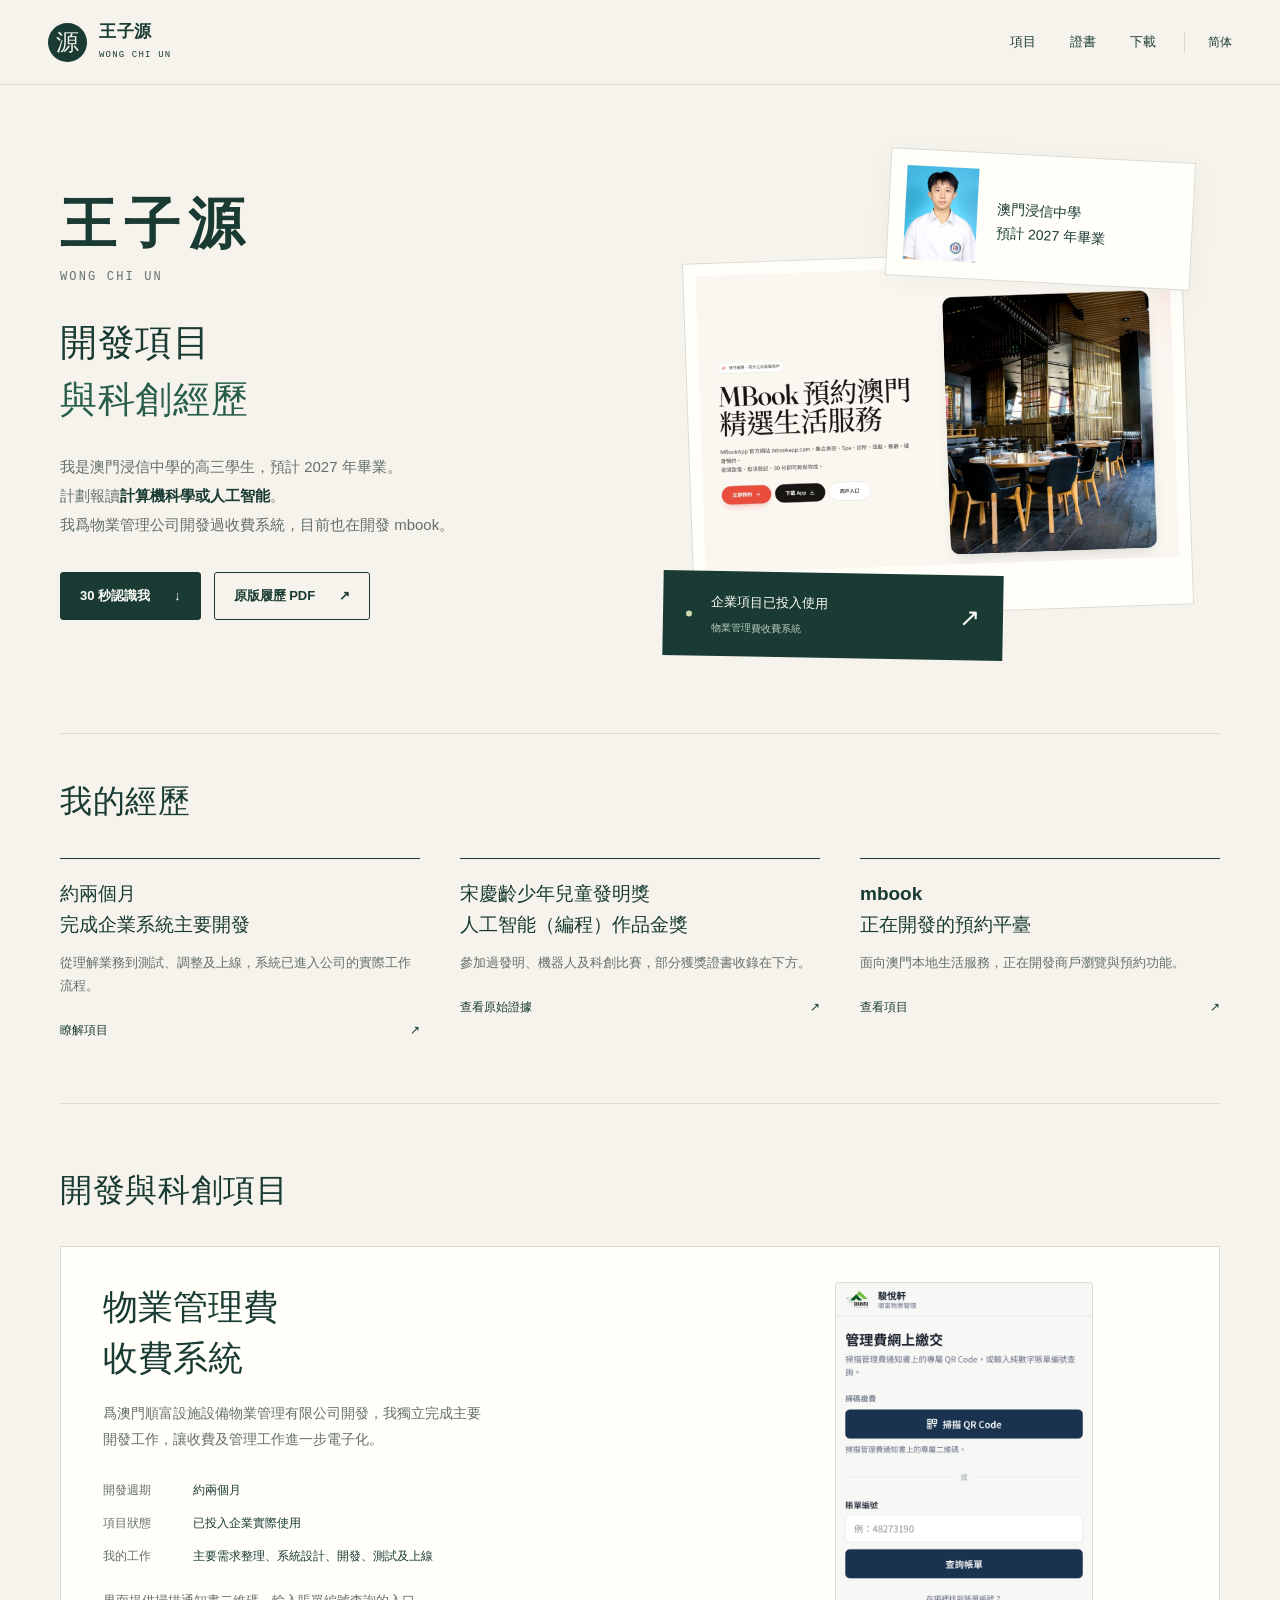
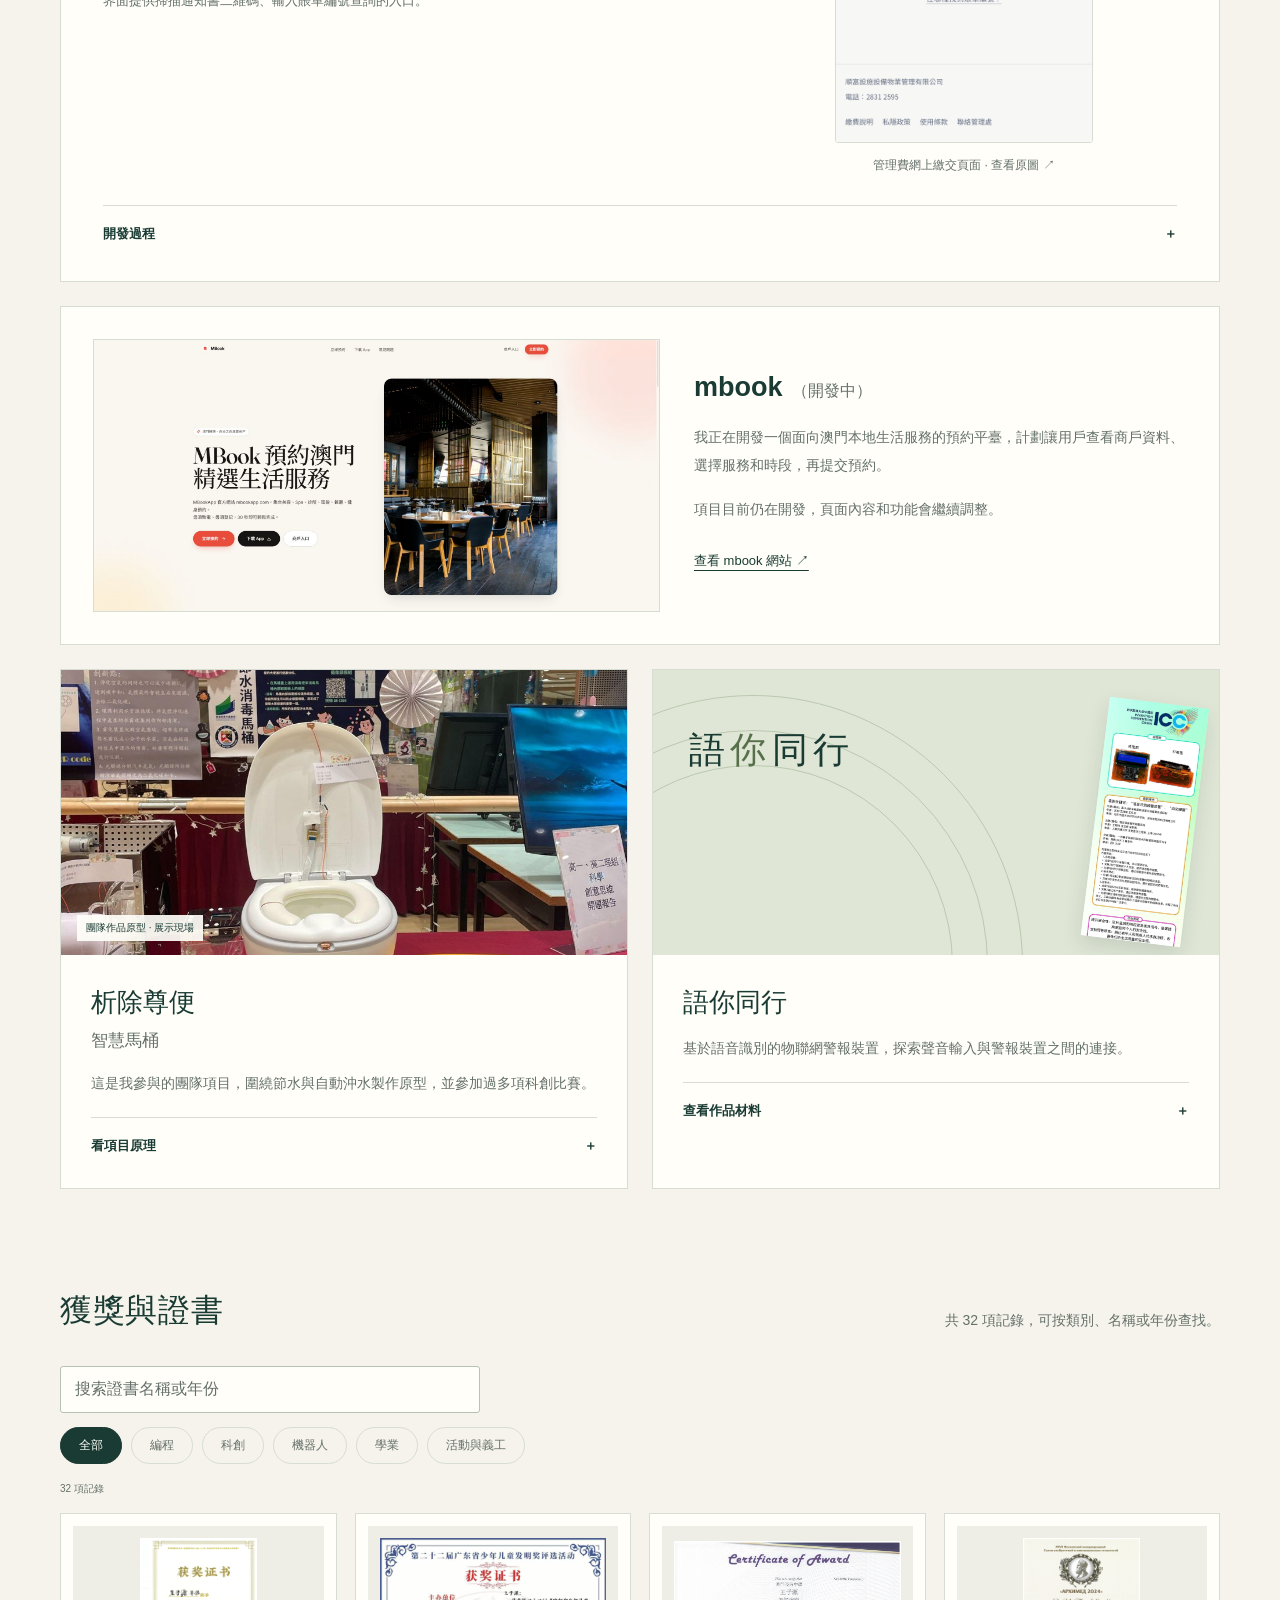
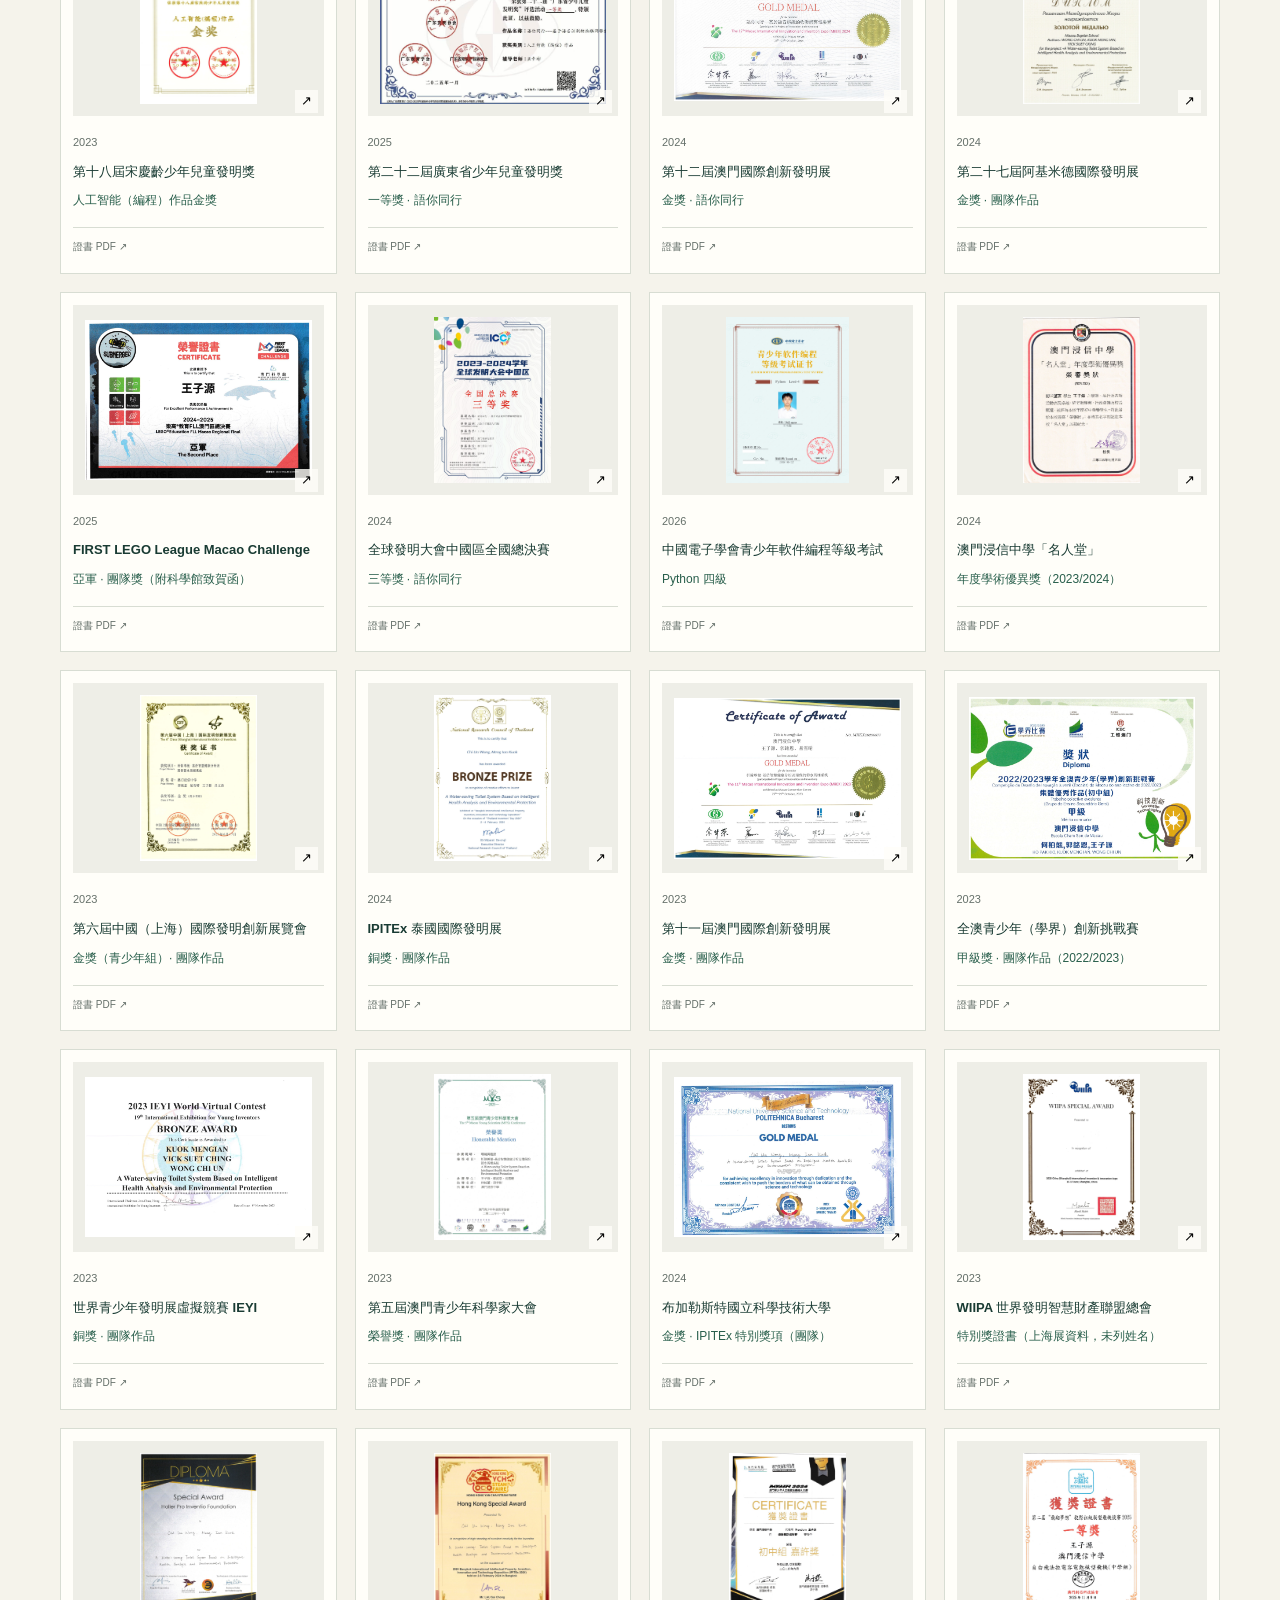
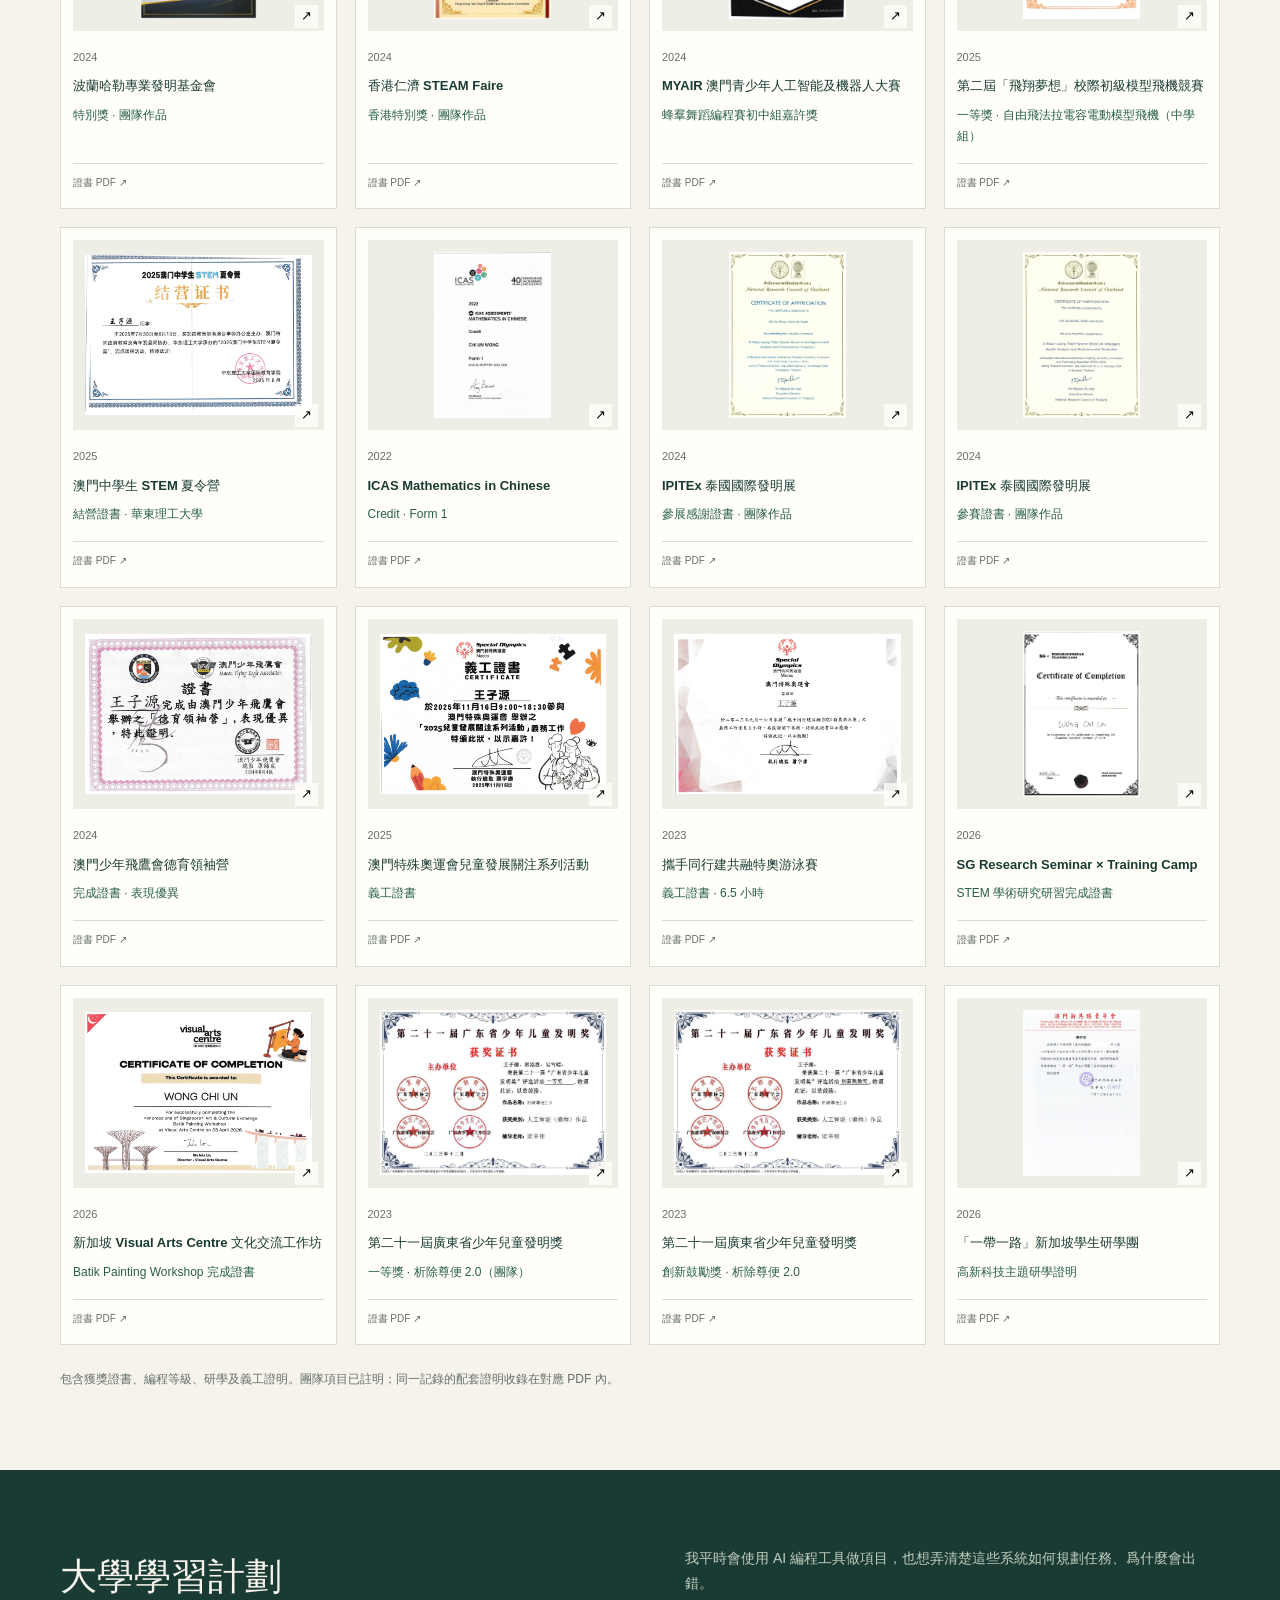
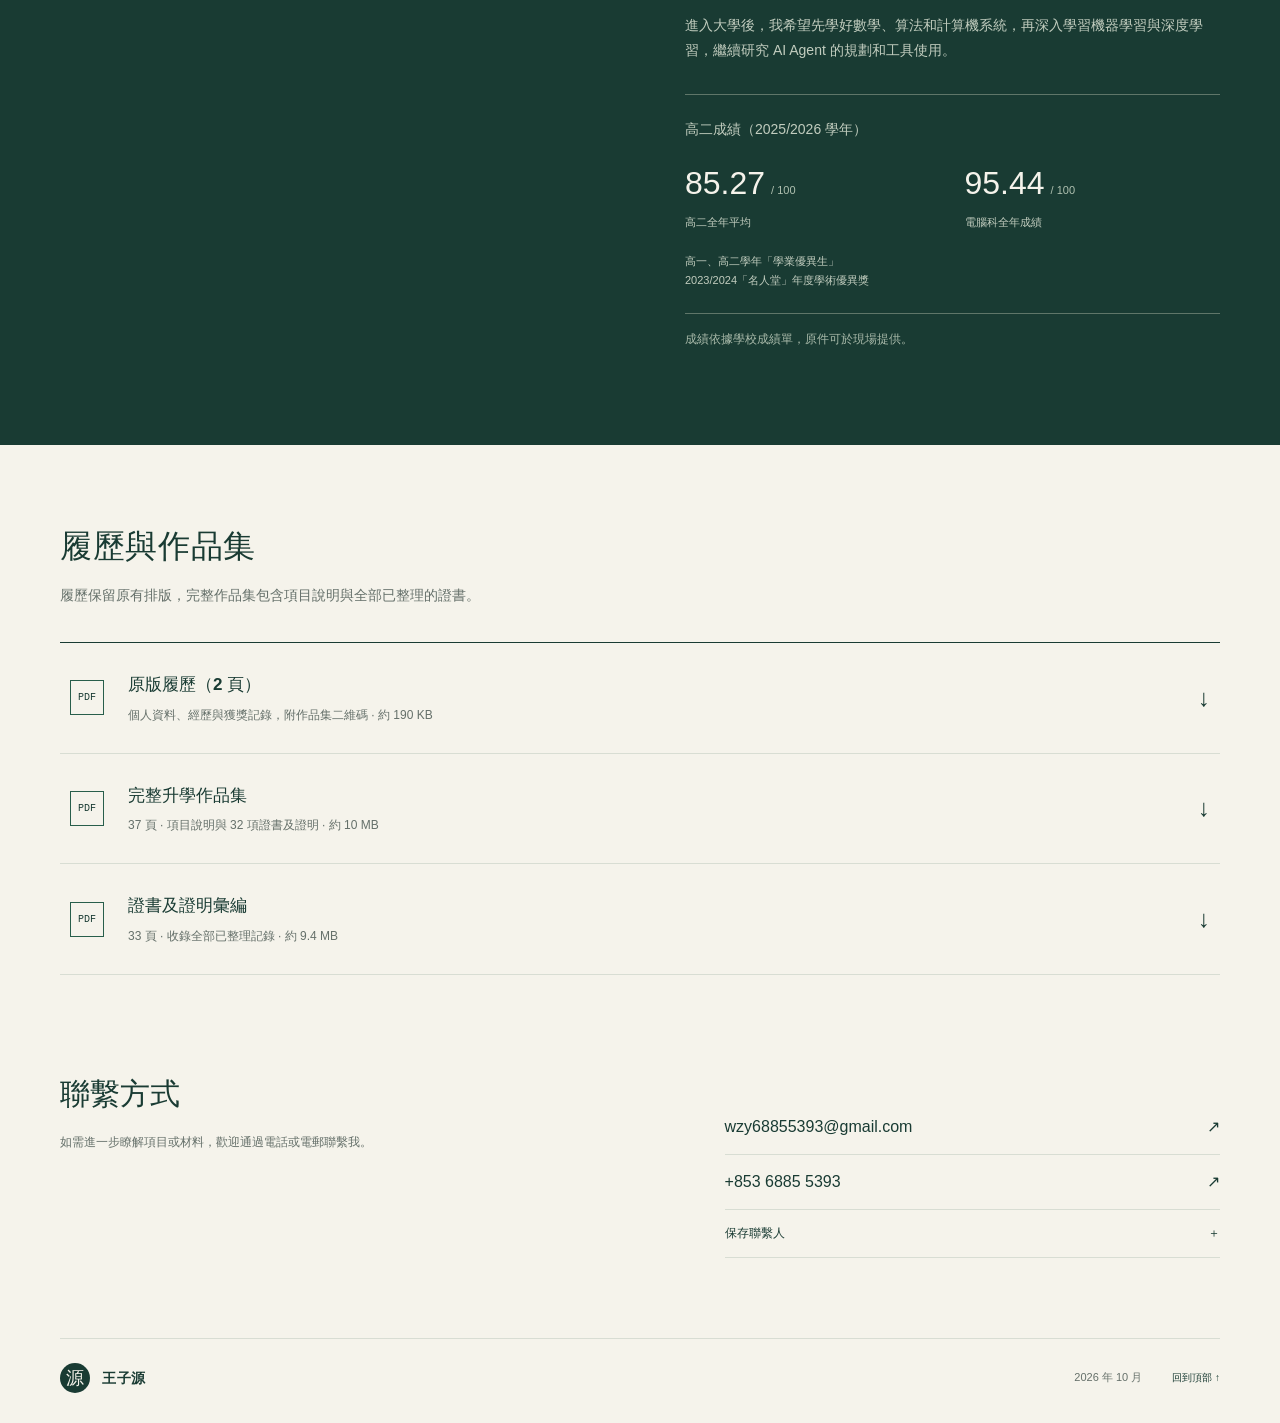
==== index-hant.html @ ce484e4d "Improve mobile reading and certificate browsing; correct project description" ====
<!DOCTYPE html>

<html lang="zh-Hant">
<head>
<meta charset="utf-8"/><meta content="width=device-width, initial-scale=1" name="viewport"/>
<meta content="noindex,nofollow" name="robots"/><meta content="strict-origin-when-cross-origin" name="referrer"/>
<meta content="王子源，澳門浸信中學高三學生。開發項目、科創經歷與獲獎材料，包含物業管理費收費系統及開發中的 mbook。" name="description"/>
<meta content="#193b33" name="theme-color"/><title>王子源 · 計算機科學與人工智能作品集</title>
<link href="assets/favicon.svg" rel="icon" type="image/svg+xml"/><link href="style.css?v=mobile-6" rel="stylesheet"/>
</head>
<body>
<a class="skip" href="#main">跳到正文</a>
<header class="header"><a class="brand" href="#main"><span class="brand-icon">源</span><span>王子源<small>WONG CHI UN</small></span></a><nav aria-label="主導航"><a href="#projects">項目</a><a href="#evidence">證書</a><a href="#download">下載</a></nav><a href="index.html" class="language" lang="zh-Hans">简体</a></header>
<main id="main">
<section class="hero section-wrap">
<div class="hero-copy"><div class="mobile-identity"><h1>王子源<span class="english-name">WONG CHI UN</span></h1><img alt="王子源的學生證件照" class="mobile-portrait" height="196" src="assets/portrait.jpg" width="150"/></div><h2>開發項目<br/><em>與科創經歷</em></h2><p class="intro">我是澳門浸信中學的高三學生，預計 2027 年畢業。<br/>計劃報讀<strong>計算機科學或人工智能</strong>。<br/>我爲物業管理公司開發過收費系統，目前也在開發 mbook。</p><div class="actions"><a class="button primary" href="#snapshot">30 秒認識我 <span>↓</span></a><a class="button subtle" href="downloads/resume.pdf?v=original-5" rel="noopener" target="_blank">原版履歷 PDF <span>↗</span></a></div></div>
<div class="hero-art"><div class="portrait-paper"><img alt="王子源的學生證件照" height="196" src="assets/portrait.jpg" width="150"/><div><strong>澳門浸信中學<br/>預計 2027 年畢業</strong></div></div><figure class="project-photo"><div class="hero-screen-crop"><img alt="mbook 開發中的預約平臺網站首頁" fetchpriority="high" height="978" src="assets/mbook-home.png" width="2038"/></div><figcaption>mbook 網站首頁（開發中）</figcaption></figure><a class="launch-note" href="#billing"><span class="status-dot"></span><span>企業項目已投入使用<small>物業管理費收費系統</small></span><span class="launch-arrow">↗</span></a></div>
</section>
<section class="snapshot section-wrap" id="snapshot"><div class="section-heading"><h2>我的經歷</h2></div><div class="snapshot-grid"><article><h3>約兩個月<br/>完成企業系統主要開發</h3><p>從理解業務到測試、調整及上線，系統已進入公司的實際工作流程。</p><a href="#billing">瞭解項目 <span>↗</span></a></article><article><h3>宋慶齡少年兒童發明獎<br/>人工智能（編程）作品金獎</h3><p>參加過發明、機器人及科創比賽，部分獲獎證書收錄在下方。</p><a href="#evidence">查看原始證據 <span>↗</span></a></article><article><h3>mbook<br/>正在開發的預約平臺</h3><p>面向澳門本地生活服務，正在開發商戶瀏覽與預約功能。</p><a href="#mbook">查看項目 <span>↗</span></a></article></div></section>
<section class="projects section-wrap" id="projects"><div class="section-heading split"><div><h2>開發與科創項目</h2></div></div>
<article class="billing project" id="billing"><div class="billing-grid"><div><h3>物業管理費<br/>收費系統</h3><p class="project-description">爲澳門順富設施設備物業管理有限公司開發，我獨立完成主要開發工作，讓收費及管理工作進一步電子化。</p><dl class="facts"><div><dt>開發週期</dt><dd>約兩個月</dd></div><div><dt>項目狀態</dt><dd>已投入企業實際使用</dd></div><div><dt>我的工作</dt><dd>主要需求整理、系統設計、開發、測試及上線</dd></div></dl><p class="screen-description">界面提供掃描通知書二維碼、輸入賬單編號查詢的入口。</p></div><figure class="billing-shot">
<a aria-label="查看管理費軟件完整截圖" href="assets/billing-mobile.png" rel="noopener" target="_blank">
<div class="billing-shot-window"><img alt="管理費網上繳交頁面，包含掃描二維碼及按賬單編號查詢入口" height="2868" loading="lazy" src="assets/billing-mobile.png" width="1320"/></div>
</a>
<figcaption><a href="assets/billing-mobile.png" rel="noopener" target="_blank">管理費網上繳交頁面 · 查看原圖 ↗</a></figcaption>
</figure></div><details><summary>開發過程 <span>＋</span></summary><div class="process"><ol><li><div><strong>需求討論</strong><p>與公司人員溝通，整理日常收費及管理工作需要的功能。</p></div></li><li><div><strong>系統設計與開發</strong><p>完成主要設計和程序開發，再進行測試和修改。</p></div></li><li><div><strong>上線與調整</strong><p>系統投入公司使用，並按實際工作需要調整。</p></div></li></ol><p class="source-note">公司開發證明及推薦信可於現場提供。</p></div></details></article><article class="mbook-project project" id="mbook">
<div class="mbook-grid">
<figure class="mbook-screen"><a aria-label="打開 mbook 網站" href="https://mbookapp.com/" rel="noopener" target="_blank"><img alt="mbook 網站首頁，介紹澳門生活服務預約平臺" height="978" loading="lazy" src="assets/mbook-home.png" width="2038"/></a></figure>
<div class="mbook-copy">
<h3>mbook<span>（開發中）</span></h3>
<p>我正在開發一個面向澳門本地生活服務的預約平臺，計劃讓用戶查看商戶資料、選擇服務和時段，再提交預約。</p>
<p>項目目前仍在開發，頁面內容和功能會繼續調整。</p>
<a class="mbook-link" href="https://mbookapp.com/" rel="noopener" target="_blank">查看 mbook 網站 ↗</a>
</div>
</div>
</article>
<div class="project-pair"><article class="project ai-project"><figure><img alt="智慧馬桶原型在展覽現場展示" height="1000" loading="lazy" src="assets/prototype.jpg" width="800"/><figcaption>團隊作品原型 · 展示現場</figcaption></figure><div class="project-body"><h3>析除尊便<br/><span>智慧馬桶</span></h3><p>這是我參與的團隊項目，圍繞節水與自動沖水製作原型，並參加過多項科創比賽。</p><details><summary>看項目原理 <span>＋</span></summary><p>原型模擬識別後的沖水決策，並以聲音模擬沖水。簡報中的設計用水量屬於原型方案描述。</p><p>我作爲團隊成員參與此項目；部分比賽證書以團隊及作品名頒發。</p></details></div></article>
<article class="project voice-project"><div class="voice-art"><span class="signal signal-one"></span><span class="signal signal-two"></span><span class="signal signal-three"></span><div class="voice-word">語<span>你</span>同行</div><img alt="語你同行的原始作品展板，包括語音識別與裝置原型" height="700" loading="lazy" src="assets/voice-board.jpg" width="270"/></div><div class="project-body"><h3>語你同行</h3><p>基於語音識別的物聯網警報裝置，探索聲音輸入與警報裝置之間的連接。</p><details><summary>查看作品材料 <span>＋</span></summary><p>原始展板與證書共同記錄作品。點擊下方材料可放大閱讀。</p><a href="assets/voice-poster.jpg" rel="noopener" target="_blank">打開原始作品展板 ↗</a></details></div></article></div>
</section>
<section class="evidence section-wrap" id="evidence"><div class="section-heading split"><div><h2>獲獎與證書</h2></div><p>共 32 項記錄，可按類別、名稱或年份查找。</p></div><div class="certificate-controls"><input aria-controls="award-grid" aria-label="搜索證書名稱或年份" autocomplete="off" id="certificate-search" placeholder="搜索證書名稱或年份" type="search"/><div aria-label="篩選證據" class="filters" role="group"><button aria-pressed="true" class="active" data-filter="all" type="button">全部</button><button aria-pressed="false" data-filter="编程" type="button">編程</button><button aria-pressed="false" data-filter="科创" type="button">科創</button><button aria-pressed="false" data-filter="机器人" type="button">機器人</button><button aria-pressed="false" data-filter="学业" type="button">學業</button><button aria-pressed="false" data-filter="活动与义工" type="button">活動與義工</button></div></div><p aria-live="polite" class="result-count" id="result-count">32 項記錄</p><div class="award-grid" id="award-grid"></div><p class="evidence-note">包含獲獎證書、編程等級、研學及義工證明。團隊項目已註明；同一記錄的配套證明收錄在對應 PDF 內。</p></section>
<section class="direction" id="direction"><div class="section-wrap direction-grid"><div><h2>大學學習計劃</h2></div><div class="direction-copy"><p>我平時會使用 AI 編程工具做項目，也想弄清楚這些系統如何規劃任務、爲什麼會出錯。</p><p>進入大學後，我希望先學好數學、算法和計算機系統，再深入學習機器學習與深度學習，繼續研究 AI Agent 的規劃和工具使用。</p><div class="academic"><h3 class="academic-heading">高二成績（2025/2026 學年）</h3><div><strong>85.27<small>/ 100</small></strong><span>高二全年平均</span></div><div><strong>95.44<small>/ 100</small></strong><span>電腦科全年成績</span></div><p>高一、高二學年「學業優異生」<br/>2023/2024「名人堂」年度學術優異獎</p></div><p class="source-note">成績依據學校成績單，原件可於現場提供。</p></div></div></section>
<section class="download section-wrap" id="download"><div class="section-heading"><h2>履歷與作品集</h2><p>履歷保留原有排版，完整作品集包含項目說明與全部已整理的證書。</p></div><div class="download-list"><a href="downloads/resume.pdf?v=original-5" rel="noopener" target="_blank"><span class="file-icon">PDF</span><span><strong>原版履歷（2 頁）</strong><small>個人資料、經歷與獲獎記錄，附作品集二維碼 · 約 190 KB</small></span><span class="download-arrow">↓</span></a><a href="downloads/portfolio.pdf?v=mobile-6" rel="noopener" target="_blank"><span class="file-icon">PDF</span><span><strong>完整升學作品集</strong><small>37 頁 · 項目說明與 32 項證書及證明 · 約 10 MB</small></span><span class="download-arrow">↓</span></a><a href="downloads/certificates.pdf?v=all-5" rel="noopener" target="_blank"><span class="file-icon">PDF</span><span><strong>證書及證明彙編</strong><small>33 頁 · 收錄全部已整理記錄 · 約 9.4 MB</small></span><span class="download-arrow">↓</span></a></div></section>
<section class="contact section-wrap" id="contact"><div><h2>聯繫方式</h2><p>如需進一步瞭解項目或材料，歡迎通過電話或電郵聯繫我。</p></div><div class="contact-details"><a href="mailto:wzy68855393@gmail.com">wzy68855393@gmail.com <span>↗</span></a><a href="tel:+85368855393">+853 6885 5393 <span>↗</span></a><a class="save-contact" download="" href="downloads/wong-chi-un.vcf">保存聯繫人 <span>＋</span></a></div></section>
</main>
<footer class="footer section-wrap"><a class="brand" href="#main"><span class="brand-icon">源</span>王子源</a><p>2026 年 10 月</p><a href="#main">回到頂部 ↑</a></footer>
<div class="mobile-cta"><a href="downloads/resume.pdf?v=original-5" rel="noopener" target="_blank">查看履歷 PDF</a><a href="#contact">聯繫我 ↗</a></div>
<dialog id="evidence-dialog"><div class="dialog-head"><p id="dialog-title"></p><button aria-label="關閉證書" id="close-dialog">×</button></div><img alt="" id="dialog-image"/><div class="dialog-actions"><a class="button primary" id="dialog-download" rel="noopener" target="_blank">打開證書 PDF ↗</a><a class="button subtle" id="dialog-original" rel="noopener" target="_blank">查看原圖 ↗</a></div></dialog>
<script src="app.js?v=mobile-6"></script>
</body></html>
---- style.css ----
:root{--ink:#193b33;--green:#285e4b;--cream:#f5f3eb;--muted:#65706a;--line:#d8ddd3;--gold:#a27438;--paper:#fffef9}*{box-sizing:border-box}html{scroll-behavior:smooth;scroll-padding-top:100px}body{margin:0;color:var(--ink);background:var(--cream);font-family:-apple-system,BlinkMacSystemFont,"Segoe UI","Microsoft YaHei","PingFang SC",sans-serif;font-size:16px;line-height:1.75}a{color:inherit;text-decoration:none}button{font:inherit}a,button,summary{-webkit-tap-highlight-color:transparent}a:focus-visible,button:focus-visible,summary:focus-visible{outline:3px solid var(--gold);outline-offset:5px}img{display:block;max-width:100%}h1,h2,h3,p,figure{margin:0}h1,h2,h3{line-height:1.35}em{font-style:normal;color:var(--green)}.section-wrap{width:min(1160px,calc(100% - 96px));margin:auto}.header{display:flex;align-items:center;justify-content:space-between;gap:28px;max-width:1440px;margin:auto;padding:21px 48px;border-bottom:1px solid var(--line)}.brand{display:flex;align-items:center;gap:12px;font-weight:700;font-size:17px;line-height:1.35;letter-spacing:.04em}.brand small{display:block;font:9px/1.8 ui-monospace,Consolas,monospace;letter-spacing:.13em;font-weight:400;margin-top:3px}.brand-icon{display:grid;place-items:center;width:39px;height:39px;background:var(--ink);color:var(--cream);font-size:23px;font-weight:500;border-radius:50%}.header nav{display:flex;gap:34px;margin-left:auto;font-size:13px}.header nav a:hover,.language:hover{color:var(--gold)}.language{border-left:1px solid var(--line);padding-left:23px;font-size:12px}.hero{display:grid;grid-template-columns:1.05fr 1fr;gap:70px;padding:70px 0 75px;align-items:center}.eyebrow{font-size:11px;letter-spacing:.16em;font-weight:600;margin-bottom:24px;color:var(--green)}.dot,.status-dot{display:inline-block;width:6px;height:6px;border-radius:50%;background:var(--green);vertical-align:middle;margin-right:7px}.hero h1{font-size:56px;letter-spacing:.14em;font-weight:650;line-height:1.1}.english-name{display:block;font:12px/2.4 ui-monospace,Consolas,monospace;letter-spacing:.18em;margin-top:8px;color:var(--muted)}.hero h2{font-size:37px;line-height:1.52;margin-top:24px;font-weight:500;letter-spacing:.02em}.hero .intro{font-size:15px;line-height:1.9;margin-top:24px;color:var(--muted)}.intro strong{color:var(--ink);font-weight:600}.actions{display:flex;flex-wrap:wrap;gap:13px;margin-top:32px}.button{display:inline-flex;align-items:center;justify-content:center;gap:24px;min-height:48px;padding:12px 19px;font-size:13px;font-weight:600;border:1px solid var(--ink);border-radius:3px;transition:background .2s,color .2s}.button.primary{background:var(--ink);color:var(--paper)}.button.primary:hover{background:#346b51}.button.subtle:hover{background:#e6eadd}.hero-note{font:10px/1.7 ui-monospace,Consolas,monospace;letter-spacing:.1em;color:var(--muted);margin-top:24px}.hero-art{position:relative;max-width:500px;padding-top:82px;padding-bottom:45px}.portrait-paper{position:absolute;z-index:2;top:0;right:-5px;display:flex;gap:20px;align-items:center;width:305px;min-height:126px;padding:16px;background:var(--paper);box-shadow:0 7px 26px #18352b0b;transform:rotate(3deg);border:1px solid #d8ddd3}.portrait-paper img{width:72px;height:94px;object-fit:cover}.portrait-paper strong{font-size:13px;line-height:1.7;display:block;margin-top:10px;font-weight:500}.mono{font:10px/1.6 ui-monospace,Consolas,monospace;letter-spacing:.1em}.portrait-paper .mono{font-size:8px}.project-photo{transform:rotate(-2deg);padding:12px;background:var(--paper);border:1px solid var(--line)}.project-photo>img{width:100%;height:355px;object-fit:cover;object-position:50% 50%}.project-photo figcaption{padding:13px 2px 2px;font-size:10px;color:var(--muted)}.project-photo figcaption span{font:8px/1.6 ui-monospace,Consolas,monospace;margin-right:15px}.launch-note{position:absolute;bottom:0;left:-25px;width:340px;padding:20px 23px;display:flex;gap:12px;align-items:center;background:var(--ink);color:var(--paper);font-size:13px;transform:rotate(1deg)}.launch-note .status-dot{background:#cdd9ad;flex-shrink:0}.launch-note small{display:block;font-size:10px;color:#bacbbf;margin-top:5px}.launch-arrow{margin-left:auto;font-size:25px}.section-heading{margin-bottom:34px}.section-heading .eyebrow{margin-bottom:12px}.section-heading h2{font-size:32px;font-weight:550;letter-spacing:.02em}.section-heading>p:last-child:not(.eyebrow){font-size:14px;color:var(--muted);margin-top:15px}.split{display:flex;justify-content:space-between;align-items:flex-end;gap:35px}.split>p{font-size:13px;text-align:right;color:var(--muted)}.snapshot{border-top:1px solid var(--line);padding:46px 0 62px}.snapshot-grid{display:grid;grid-template-columns:repeat(3,1fr);gap:40px}.snapshot-grid article{border-top:1px solid var(--ink);padding-top:19px}.index{font-size:10px;letter-spacing:.08em;color:var(--muted)}.snapshot h3{font-size:19px;line-height:1.65;font-weight:550;margin:12px 0}.snapshot p:not(.eyebrow){font-size:13px;color:var(--muted)}.snapshot article>a{font-size:12px;display:flex;justify-content:space-between;margin-top:22px}.projects{padding:65px 0 80px;border-top:1px solid var(--line)}.project{background:var(--paper);border:1px solid var(--line)}.billing{padding:35px 42px}.project-top{display:flex;justify-content:space-between;align-items:center;gap:20px;margin-bottom:25px}.pill{background:#e8eee3;padding:4px 11px;border-radius:20px;font-size:10px;color:var(--green)}.project-no{font:10px ui-monospace,Consolas,monospace;letter-spacing:.1em;color:var(--muted)}.billing-grid{display:grid;grid-template-columns:1fr 1fr;gap:70px}.billing h3{font-size:35px;line-height:1.45;font-weight:550}.project-description{font-size:14px;line-height:1.85;color:var(--muted);margin-top:18px;max-width:380px}.facts{font-size:12px;margin:27px 0 0}.facts>div{display:grid;grid-template-columns:90px 1fr;margin-bottom:12px}.facts dt{color:var(--muted)}.facts dd{margin:0;font-weight:500}.process{border-left:1px solid var(--line);padding-left:32px;padding-top:5px}.process .mono{color:var(--muted)}.process ol{list-style:none;margin:24px 0 0;padding:0}.process li{display:flex;gap:18px;margin:0 0 24px}.process li>span{font:12px ui-monospace,Consolas,monospace;color:var(--gold);padding-top:5px}.process strong{font-size:15px;font-weight:600}.process li p{font-size:12px;color:var(--muted);margin-top:4px}.source-note{font-size:10px!important;color:var(--muted);line-height:1.8}.billing details{margin-top:28px}.project details{border-top:1px solid var(--line);font-size:13px}.project summary{cursor:pointer;list-style:none;display:flex;justify-content:space-between;padding-top:17px;gap:16px;font-weight:600}.project summary::-webkit-details-marker{display:none}.project details p{font-size:13px;color:var(--muted);margin:15px 0}.project details a{text-decoration:underline;font-size:12px}.project details[open] summary>span{transform:rotate(45deg)}.project-pair{display:grid;grid-template-columns:1fr 1fr;gap:24px;margin-top:24px}.project-pair figure{position:relative;height:285px;overflow:hidden;background:#e6e9df}.project-pair figure>img{width:100%;height:100%;object-fit:cover;object-position:center 53%}.project-pair figcaption{position:absolute;left:16px;bottom:14px;background:#fffef9eb;padding:4px 9px;font-size:10px}.project-body{padding:30px}.project-body .eyebrow{font-size:9px;margin-bottom:13px}.project-body h3{font-size:26px;font-weight:550}.project-body h3 span{font-size:17px;font-weight:400;color:var(--muted)}.project-body>p:not(.eyebrow){font-size:13px;color:var(--muted);margin-top:16px}.tags{display:flex;flex-wrap:wrap;gap:8px;margin:20px 0 24px}.tags span{font-size:10px;border:1px solid var(--line);padding:3px 9px}.voice-art{height:285px;background:#dfe6d6;position:relative;overflow:hidden;padding:48px 36px}.voice-art>img{position:absolute;right:24px;top:32px;height:240px;width:100px;object-fit:cover;object-position:top;transform:rotate(7deg);box-shadow:0 8px 20px #16322820}.voice-word{font-size:36px;position:relative;z-index:1;letter-spacing:.15em;font-weight:500}.voice-word span{color:#567049}.voice-art>p{font:8px/1.6 ui-monospace,Consolas,monospace;margin-top:16px;letter-spacing:.1em}.signal{border:1px solid #bbc9b0;border-radius:50%;position:absolute;left:-100px;bottom:-210px;width:400px;height:400px}.signal-two{width:470px;height:470px;left:-135px;bottom:-245px}.signal-three{width:540px;height:540px;left:-170px;bottom:-280px}.evidence{padding:20px 0 80px}.filters{display:flex;gap:9px;flex-wrap:wrap}.filters button{border:1px solid var(--line);color:var(--muted);background:transparent;padding:7px 18px;border-radius:25px;cursor:pointer;font-size:12px}.filters .active{background:var(--ink);color:var(--paper);border-color:var(--ink)}.result-count{font-size:10px;color:var(--muted);margin:16px 0}.award-grid{display:grid;grid-template-columns:repeat(4,1fr);gap:18px}.award-card{padding:12px 12px 17px;border:1px solid var(--line);background:var(--paper);display:flex;flex-direction:column}.award-image{width:100%;height:190px;border:0;cursor:zoom-in;position:relative;padding:12px;background:#eeeee7}.award-image img{width:100%;height:100%;object-fit:contain}.award-image::after{content:'↗';position:absolute;right:6px;bottom:3px;background:#fffef9cc;font-size:13px;width:23px;height:23px}.award-meta{font:9px/1.6 ui-monospace,Consolas,monospace;color:var(--gold);margin:17px 0 9px}.award-card h3{font-size:13px;line-height:1.65;font-weight:550}.award-card .award-name{font-size:12px;margin:8px 0 16px;color:var(--green)}.award-card>a{font-size:10px;color:var(--muted);margin-top:auto;display:flex;justify-content:space-between;border-top:1px solid var(--line);padding-top:10px}.evidence-note{font-size:10px;color:var(--muted);margin-top:24px}.direction{background:var(--ink);color:var(--cream);padding:76px 0}.direction-grid{display:grid;grid-template-columns:1fr 1fr;gap:90px}.direction .eyebrow{color:#b1c2a7}.direction h2{font-size:37px;line-height:1.65;font-weight:450}.direction em{color:#c9d5ab}.direction-copy>p{font-size:14px;color:#c2cdbf;margin-bottom:18px}.direction-copy .lead{color:var(--paper);font-size:19px;margin-bottom:23px}.academic{border-top:1px solid #5f7669;border-bottom:1px solid #5f7669;padding:23px 0;margin:32px 0 15px;display:grid;grid-template-columns:1fr 1fr;gap:17px 24px}.academic>.mono,.academic>p{grid-column:1/-1}.academic>.mono{color:#b1c2a7;font-size:9px}.academic strong{display:block;font-size:32px;font-weight:450;line-height:1.5}.academic strong small{font-size:11px;margin-left:6px;color:#afc0b0}.academic div>span{font-size:11px;color:#c2cdbf}.academic>p{font-size:11px;color:#c2cdbf}.direction .source-note{color:#a9baaa}.download{padding:80px 0 70px}.download-list{border-top:1px solid var(--ink)}.download-list>a{display:flex;align-items:center;gap:24px;border-bottom:1px solid var(--line);padding:27px 10px;transition:background .2s}.download-list>a:hover{background:#e8ecdf}.file-icon{font:10px ui-monospace,Consolas,monospace;border:1px solid var(--green);padding:11px 7px;flex-shrink:0}.download-list strong{font-size:17px;font-weight:550;display:block}.download-list small{display:block;font-size:11px;color:var(--muted);margin-top:5px}.download-arrow{margin-left:auto;font-size:24px}.contact{padding:25px 0 80px;display:grid;grid-template-columns:1.2fr 1fr;gap:70px}.contact h2{font-size:30px;font-weight:500;line-height:1.6}.contact p:not(.eyebrow){font-size:12px;color:var(--muted);margin-top:14px}.contact-details{padding-top:30px}.contact-details>a{display:flex;gap:12px;justify-content:space-between;padding:13px 0;border-bottom:1px solid var(--line);font-size:16px;overflow-wrap:anywhere}.contact-details .save-contact{font-size:12px}.contact-details small{display:block;font-size:10px;color:var(--muted);margin-top:20px}.footer{display:flex;align-items:center;justify-content:space-between;border-top:1px solid var(--line);padding-top:24px;padding-bottom:30px;gap:30px}.footer .brand{font-size:14px}.footer .brand-icon{width:30px;height:30px;font-size:18px}.footer p{font-size:10px;color:var(--muted);margin-left:auto}.footer p span{font-size:9px}.footer>a:last-child{font-size:10px}.mobile-cta{display:none}.skip{position:absolute;top:-60px;background:var(--ink);color:white;padding:10px;z-index:10}.skip:focus{top:0}dialog{border:0;border-radius:6px;max-width:min(780px,94vw);width:780px;max-height:92dvh;padding:20px;background:var(--paper);color:var(--ink)}dialog::backdrop{background:#0d211bd9}dialog .dialog-head{display:flex;justify-content:space-between;align-items:center;gap:20px;margin-bottom:12px}dialog .dialog-head p{font-size:13px}dialog button{border:1px solid var(--line);background:var(--paper);width:38px;height:38px;font-size:25px;cursor:pointer;flex-shrink:0}dialog>img{max-height:67dvh;object-fit:contain;margin:auto;width:100%}dialog .button{margin-top:15px;width:100%;font-size:12px}body:has(dialog[open]){overflow:hidden}[hidden]{display:none!important}@media(min-width:1450px){.hero{padding-top:95px;padding-bottom:100px}.hero h1{font-size:65px}.hero h2{font-size:42px}}@media(max-width:1000px){.section-wrap{width:calc(100% - 56px)}.header{padding:18px 28px}.hero{gap:35px}.hero h2{font-size:30px}.hero h1{font-size:49px}.portrait-paper{width:260px;gap:15px}.portrait-paper strong{font-size:11px}.project-photo>img{height:320px}.launch-note{left:-8px;width:290px;padding:18px}.actions{gap:10px}.button{padding:12px 14px;gap:13px}.snapshot-grid{gap:25px}.snapshot h3{font-size:16px}.billing{padding:30px}.billing-grid{gap:35px}.billing h3{font-size:29px}.award-grid{grid-template-columns:repeat(3,1fr)}.direction-grid{gap:48px}.direction h2{font-size:31px}.contact{gap:35px}.contact-details>a{font-size:14px}}@media(max-width:700px){body{font-size:15px}.section-wrap{width:calc(100% - 40px)}.header{padding:15px 20px;gap:17px}.brand{font-size:14px;gap:8px}.brand small{font-size:7px}.brand-icon{width:34px;height:34px;font-size:20px}.header nav{gap:15px;font-size:11px}.header nav a:nth-child(3){display:none}.language{font-size:10px;padding-left:13px}.hero{display:flex;flex-direction:column;gap:35px;padding:38px 0 43px;align-items:stretch}.hero .eyebrow{font-size:9px;margin-bottom:20px;letter-spacing:.1em}.hero h1{font-size:46px}.english-name{font-size:10px}.hero h2{font-size:31px;margin-top:17px;line-height:1.5}.hero .intro{font-size:14px;margin-top:18px}.actions{margin-top:24px}.button{font-size:12px;min-height:45px;padding:10px 16px;gap:18px}.hero-note{font-size:9px;margin-top:18px}.hero-art{width:100%;max-width:470px;align-self:center;padding:65px 4px 30px}.portrait-paper{width:239px;right:4px;padding:11px;min-height:104px;gap:12px}.portrait-paper img{width:58px;height:76px}.portrait-paper .mono{font-size:7px}.portrait-paper strong{font-size:11px;margin-top:5px}.project-photo>img{height:260px}.project-photo{padding:9px}.project-photo figcaption{font-size:8px;padding-top:10px}.project-photo figcaption span{font-size:7px;margin-right:7px}.launch-note{font-size:11px;left:0;bottom:0;width:270px;padding:13px 17px}.launch-note small{font-size:9px}.launch-arrow{font-size:20px}.section-heading{margin-bottom:26px}.section-heading h2{font-size:25px}.eyebrow{font-size:9px;letter-spacing:.12em}.snapshot{padding:35px 0 40px}.snapshot-grid{grid-template-columns:1fr;gap:24px}.snapshot-grid article{display:grid;grid-template-columns:1fr auto;column-gap:20px;padding-top:14px}.snapshot-grid .index,.snapshot-grid h3,.snapshot-grid p{grid-column:1/-1}.snapshot-grid h3{font-size:18px;margin-top:9px;margin-bottom:8px}.snapshot-grid h3 br{display:none}.snapshot-grid p{font-size:12px!important}.snapshot-grid article>a{margin-top:12px;width:100%;grid-column:1/-1;font-size:11px}.split{display:block}.split>p{text-align:left;margin-top:15px;font-size:12px}.projects{padding:40px 0}.billing{padding:22px}.project-top{gap:8px;margin-bottom:21px}.pill{font-size:9px;padding:4px 8px}.project-no{font-size:8px}.billing-grid{grid-template-columns:1fr;gap:23px}.billing h3{font-size:28px}.project-description{font-size:13px}.facts{font-size:11px;margin-top:20px}.facts>div{grid-template-columns:75px 1fr}.process{border-left:0;border-top:1px solid var(--line);padding:22px 0 0}.process li{gap:14px;margin-bottom:18px}.process strong{font-size:14px}.process li p{font-size:11px}.billing details{margin-top:22px}.project summary{font-size:12px}.project-pair{grid-template-columns:1fr;gap:20px;margin-top:20px}.project-pair figure{height:280px}.project-pair figure>img{object-fit:contain;background:#e6e9df}.project-body{padding:24px}.project-body h3{font-size:24px}.voice-art{height:250px;padding:45px 27px}.voice-art>img{right:24px;top:25px;height:205px;width:85px}.voice-word{font-size:31px}.voice-art>p{font-size:7px}.evidence{padding:15px 0 44px}.filters{gap:7px}.filters button{font-size:11px;padding:7px 14px}.award-grid{grid-template-columns:repeat(2,minmax(0,1fr));gap:12px}.award-card{padding:9px 9px 12px}.award-image{height:150px;padding:6px}.award-meta{font-size:8px;margin-top:13px}.award-card h3{font-size:11px;line-height:1.7}.award-card .award-name{font-size:11px}.award-card>a{font-size:9px}.evidence-note{font-size:9px;line-height:1.9}.direction{padding:44px 0}.direction-grid{grid-template-columns:1fr;gap:30px}.direction h2{font-size:30px;line-height:1.6}.direction-copy .lead{font-size:17px}.direction-copy>p{font-size:13px}.academic{margin-top:25px}.academic strong{font-size:30px}.download{padding:44px 0}.download-list>a{padding:22px 0;gap:16px}.download-list strong{font-size:15px}.download-list small{font-size:10px;line-height:1.8}.file-icon{font-size:9px;padding:10px 6px}.contact{padding:4px 0 43px;grid-template-columns:1fr;gap:22px}.contact h2{font-size:25px}.contact-details{padding-top:0}.contact-details>a{font-size:15px}.footer{flex-wrap:wrap;padding:23px 0 87px;gap:18px}.footer p{order:3;width:100%;margin-left:0;font-size:9px}.footer>a:last-child{margin-left:auto}.mobile-cta{position:fixed;bottom:0;left:0;right:0;z-index:5;display:grid;grid-template-columns:1fr 1fr;background:var(--paper);border-top:1px solid var(--line);padding:10px 20px calc(10px + env(safe-area-inset-bottom));gap:10px}.mobile-cta>a{font-size:12px;text-align:center;padding:9px;background:var(--ink);color:var(--paper);border:1px solid var(--ink);border-radius:3px}.mobile-cta>a:last-child{background:transparent;color:var(--ink)}dialog{padding:14px}dialog .dialog-head p{font-size:11px}dialog>img{max-height:65dvh}}@media(prefers-reduced-motion:reduce){html{scroll-behavior:auto}*{transition:none!important}}@media print{.header,.hero-art,.filters,.mobile-cta,dialog,.footer,.download,.contact{display:none}.section-wrap{width:100%}.hero,.projects,.evidence,.snapshot{padding:20px}.direction{background:white;color:#193b33}.direction p{color:#193b33}.award-card{break-inside:avoid}.project{break-inside:avoid}body{background:white}details{display:none}}

/* Plain captions instead of decorative micro labels. */
.intro{font-size:15px!important;line-height:1.95!important}.project-photo figcaption{font-size:12px;line-height:1.8;padding-top:12px}.portrait-paper strong{font-size:14px}.snapshot-grid h3{margin-top:0}.billing .project-description{font-size:14px}.academic-heading{grid-column:1/-1;font-size:14px;font-weight:500;line-height:1.7;color:#c2cdbf}.award-meta{font-size:11px;line-height:1.7;font-family:inherit;letter-spacing:0;color:var(--muted)}.project-body>p:not(.eyebrow){font-size:14px}.source-note,.evidence-note{font-size:12px!important}.download-list small{font-size:12px}.project-body details{margin-top:22px}.hero-copy>h1{margin-top:0}.portrait-paper{min-height:126px}.hero-art{padding-top:82px}.footer p{font-size:11px}
@media(max-width:700px){.intro{font-size:14px!important}.hero{padding-top:32px}.project-photo figcaption{font-size:11px}.portrait-paper strong{font-size:12px}.award-meta{font-size:11px}.source-note,.evidence-note,.download-list small{font-size:11px!important}.project-body>p:not(.eyebrow){font-size:14px}.academic-heading{font-size:13px}}

/* Actual project interfaces, with the existing page layout retained. */
.billing-grid{grid-template-columns:1.2fr .85fr;align-items:start;gap:46px}.billing-shot{width:min(258px,100%);margin:0 auto}.billing-shot-window{aspect-ratio:1320/2360;overflow:hidden;background:#fff;border:1px solid var(--line);border-radius:3px}.billing-shot-window img{width:100%;height:auto;max-width:none;margin-top:-14.2%}.billing-shot figcaption{font-size:12px;color:var(--muted);line-height:1.8;margin-top:12px;text-align:center}.billing-shot a:hover{color:var(--green)}.screen-description{font-size:13px;line-height:1.9;color:var(--muted);margin-top:22px}.billing details .process{border:0;padding:0}.billing details .process ol{margin:14px 0 0}.billing details .process li{margin-bottom:16px}.billing details .process .source-note{margin:12px 0}.mbook-project{padding:32px;margin-top:24px}.mbook-grid{display:grid;grid-template-columns:1.15fr 1fr;align-items:center;gap:34px}.mbook-screen{margin:0;min-width:0}.mbook-screen a{display:block}.mbook-screen img{width:100%;height:auto;border:1px solid var(--line)}.mbook-copy{min-width:0}.mbook-copy h3{font-size:27px;font-weight:550;line-height:1.5}.mbook-copy h3 span{font-size:16px;font-weight:400;color:var(--muted);margin-left:10px}.mbook-copy p{font-size:14px;line-height:1.95;color:var(--muted);margin-top:17px}.mbook-link{display:inline-flex;min-height:44px;align-items:center;font-size:13px;text-decoration:underline;text-underline-offset:5px;margin-top:16px}.mbook-link:hover{color:var(--green)}
@media(max-width:1000px){.billing-grid{gap:28px}.mbook-project{padding:26px}.mbook-grid{gap:25px}.mbook-copy h3{font-size:25px}.mbook-copy p{font-size:13px}}
@media(max-width:700px){.billing-grid{grid-template-columns:1fr;gap:26px}.billing-shot{width:min(258px,100%)}.billing-shot figcaption{font-size:11px}.screen-description{font-size:13px;margin-top:17px}.mbook-project{padding:20px;margin-top:20px}.mbook-grid{grid-template-columns:1fr;gap:22px}.mbook-copy h3{font-size:25px}.mbook-copy h3 span{font-size:15px}.mbook-copy p{font-size:14px}.mbook-copy p+p{margin-top:12px}.mbook-link{margin-top:12px;font-size:12px}}

/* Homepage uses a real software screen instead of a construction photo. */
.project-photo>img{height:auto;aspect-ratio:2038/978;object-fit:contain;background:#fbf8f0}.hero-art{padding-top:100px;padding-bottom:45px}.project-photo figcaption{font-size:12px}.hero .intro strong{white-space:nowrap}.academic{row-gap:17px}
@media(max-width:1000px){.hero-art{padding-top:105px}.project-photo>img{height:auto}}
@media(max-width:700px){.hero-art{padding-top:84px;padding-bottom:35px}.project-photo>img{height:auto}.project-photo figcaption{font-size:11px}.filters{gap:7px}.filters button{font-size:11px;padding:7px 13px}}

.hero-screen-crop{aspect-ratio:1438/900;overflow:hidden;background:#fbf8f0}.hero-screen-crop>img{width:141.73%;max-width:none;height:auto;margin-left:-20.86%;margin-top:-3.48%}

/* Mobile reading and certificate browsing. Desktop composition is retained. */
.mobile-identity{display:contents}.mobile-portrait{display:none}
.launch-note:focus-visible{outline-offset:6px}.launch-note:hover{background:#244d40}
.certificate-controls{margin-bottom:14px}
#certificate-search{display:block;width:min(420px,100%);min-height:46px;margin:0 0 14px;padding:11px 14px;border:1px solid #b6c2b5;border-radius:3px;background:var(--paper);color:var(--ink);font:inherit;font-size:16px;line-height:1.4}
#certificate-search:focus-visible{outline:2px solid var(--green);outline-offset:2px}
#certificate-search::placeholder{color:#65706a;opacity:1}
.empty-state{grid-column:1/-1;padding:24px 0;color:var(--muted)}
.dialog-actions{display:flex;gap:10px}.dialog-actions .button{flex:1;margin-top:14px;min-height:46px}
@media(max-width:700px){
 html{scroll-padding-top:22px}
 body{-webkit-text-size-adjust:100%}
 .section-wrap{width:calc(100% - 36px)}
 .header{padding:10px 18px;gap:12px}.header nav{gap:16px;font-size:13px}.header nav a,.language{display:flex;align-items:center;min-height:44px}.language{font-size:12px;padding-left:12px}
 .hero{padding:24px 0 30px;gap:24px}
 .mobile-identity{display:flex;align-items:center;justify-content:space-between;gap:20px}
 .mobile-portrait{display:block;width:54px;height:70px;object-fit:cover;border:3px solid var(--paper);box-shadow:0 0 0 1px var(--line)}
 .hero h1{font-size:40px;letter-spacing:.12em}.english-name{font-size:10px;line-height:1.8;margin-top:8px}
 .hero h2{font-size:24px;line-height:1.5;margin-top:19px;letter-spacing:0}.hero h2 br{display:none}
 .hero .intro{font-size:14px!important;line-height:1.85!important;margin-top:14px}
 .hero .actions{margin-top:20px;gap:10px}.hero .actions .button{flex:1;padding:10px 8px;gap:10px;min-height:46px;font-size:13px;white-space:nowrap}
 .hero-art{padding:0;width:100%;max-width:470px}.hero-art .portrait-paper{display:none}
 .project-photo{transform:none;padding:8px}.project-photo figcaption{font-size:11px;padding:8px 1px 1px}
 .launch-note{position:relative;left:auto;bottom:auto;width:calc(100% - 18px);margin:-1px auto 0;min-height:66px;padding:12px 16px;transform:none;font-size:14px;gap:12px}
 .launch-note small{font-size:12px;margin-top:3px}.launch-arrow{font-size:24px}
 .section-heading{margin-bottom:24px}.section-heading h2{font-size:25px}.section-heading>p:last-child:not(.eyebrow),.split>p{font-size:14px;line-height:1.8}
 .snapshot{padding:32px 0 36px}.snapshot-grid{gap:20px}.snapshot h3{font-size:18px}.snapshot-grid p{font-size:14px!important;line-height:1.85}.snapshot-grid article>a{font-size:13px;min-height:44px;align-items:center;margin-top:3px}
 .projects{padding:36px 0}.billing{padding:22px 20px}.billing h3{font-size:27px}
 .billing .project-description,.screen-description,.mbook-copy p,.project-body>p:not(.eyebrow),.project details>p,.process li p{font-size:15px!important;line-height:1.85}
 .facts{font-size:13px;line-height:1.8}.facts>div{grid-template-columns:72px 1fr;gap:8px;margin-bottom:13px}
 .billing-shot{width:min(290px,100%)}.billing-shot figcaption{font-size:12px}
 .project summary{min-height:50px;align-items:center;padding:12px 0;font-size:14px}.project summary span{font-size:20px}
 .process li p{margin-top:5px}.process strong{font-size:15px}.source-note,.evidence-note,.download-list small{font-size:12px!important}
 .mbook-project{padding:20px}.mbook-grid{gap:20px}.mbook-link{font-size:14px;min-height:46px}
 .project-body{padding:22px 20px}.project-body h3{font-size:25px}.project-pair figure{height:270px}
 .evidence{padding:15px 0 36px}.certificate-controls{position:sticky;top:0;z-index:3;background:var(--cream);padding:10px 0 12px;margin-bottom:8px;border-bottom:1px solid var(--line)}
 #certificate-search{width:100%;margin-bottom:10px;min-height:46px}
 .filters{flex-wrap:nowrap;gap:8px;overflow-x:auto;overscroll-behavior-x:contain;scrollbar-width:thin;padding:3px 2px 5px;scroll-padding-inline:2px}
 .filters button{flex:0 0 auto;min-height:44px;padding:8px 15px;font-size:13px;white-space:nowrap}
 .result-count{font-size:12px;margin:10px 0 14px}
 .award-grid{grid-template-columns:minmax(0,1fr);gap:10px}
 .award-card{display:grid;grid-template-columns:76px minmax(0,1fr);grid-template-rows:auto auto auto 1fr;column-gap:15px;row-gap:2px;padding:14px;align-items:start}
 .award-image{grid-column:1;grid-row:1/5;width:76px;height:112px;margin:0;padding:4px;align-self:center}
 .award-card .award-meta{grid-column:2;grid-row:1;margin:0;font-size:11px;line-height:1.5}
 .award-card h3{grid-column:2;grid-row:2;font-size:14px;line-height:1.65;margin:2px 0;min-height:0;overflow-wrap:anywhere}
 .award-card .award-name{grid-column:2;grid-row:3;font-size:13px;line-height:1.7;margin:0}
 .award-card>a{grid-column:2;grid-row:4;display:flex;align-items:center;width:max-content;max-width:100%;min-height:44px;font-size:13px;margin:0;text-decoration:underline;text-underline-offset:4px}
 .direction{padding:36px 0}.direction-grid{gap:18px}.direction h2{font-size:25px}.direction-copy>p{font-size:15px;line-height:1.9}.academic p{font-size:13px;line-height:1.8}
 .download{padding:36px 0}.download-list>a{gap:12px;padding:22px 0}.download-list strong{font-size:16px}.download-list small{line-height:1.8}.download-arrow{font-size:22px}.file-icon{flex-shrink:0}
 .contact p{font-size:14px;line-height:1.85}.contact-details>a{font-size:15px;min-height:50px;overflow-wrap:anywhere}.footer{padding-bottom:100px}
 .mobile-cta{padding:8px 18px calc(8px + env(safe-area-inset-bottom));gap:10px}.mobile-cta>a{display:flex;justify-content:center;align-items:center;min-height:46px;font-size:14px;padding:8px}
 dialog{width:calc(100% - 24px);max-width:calc(100% - 24px);max-height:90dvh;padding:14px;border-radius:5px}
 dialog .dialog-head{gap:12px;margin-bottom:12px}dialog .dialog-head p{font-size:13px;line-height:1.7}dialog button{width:44px;height:44px}
 dialog>img{max-height:calc(90dvh - 180px);min-height:100px;object-fit:contain}.dialog-actions .button{font-size:13px;padding:10px 8px;gap:0}
}
@media(max-width:360px){
 .header{gap:9px}.header nav{gap:12px}.brand small{font-size:6px}.brand-icon{width:30px;height:30px}.brand{gap:6px}.language{padding-left:9px}
 .hero h1{font-size:36px}.hero h2{font-size:22px}.hero .actions .button{font-size:12px}.hero .intro strong{white-space:normal}
 .award-card{grid-template-columns:64px minmax(0,1fr);column-gap:12px;padding:12px}.award-image{width:64px;height:100px}.award-card h3{font-size:13px}
}
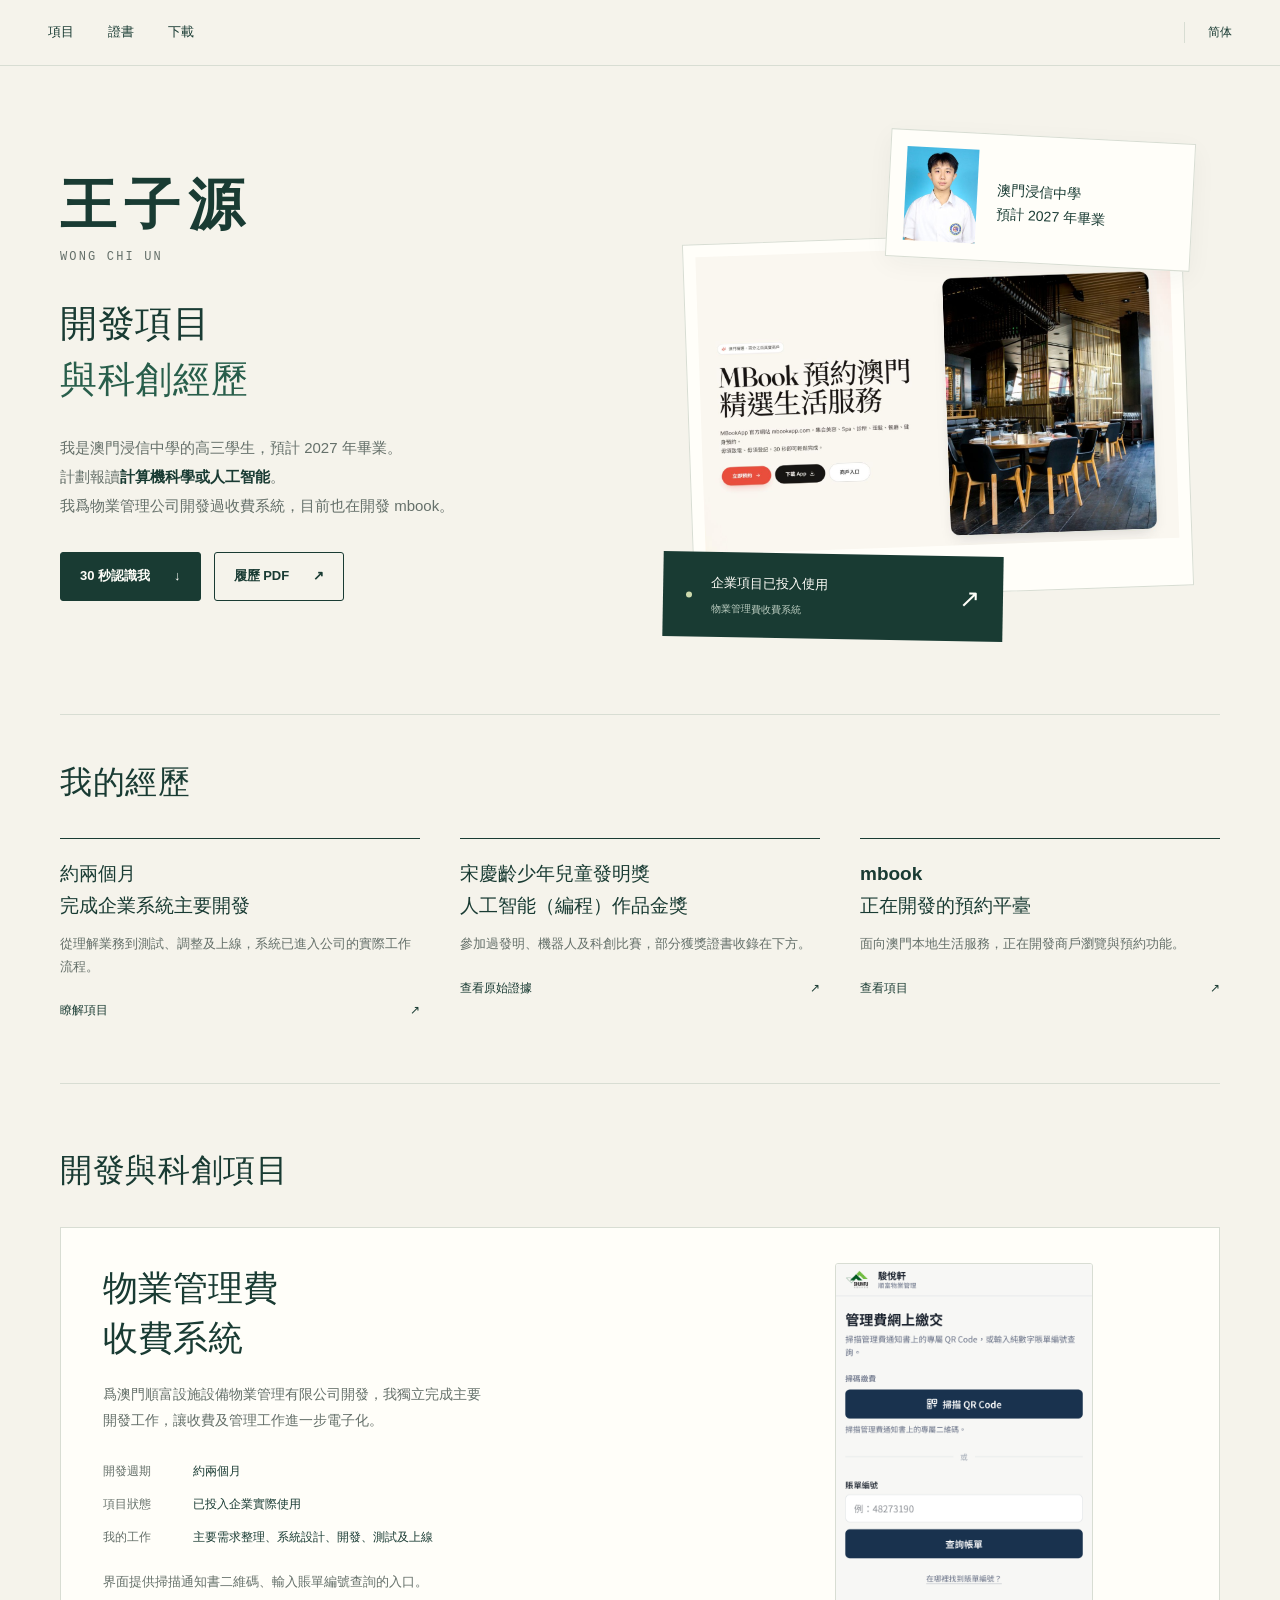
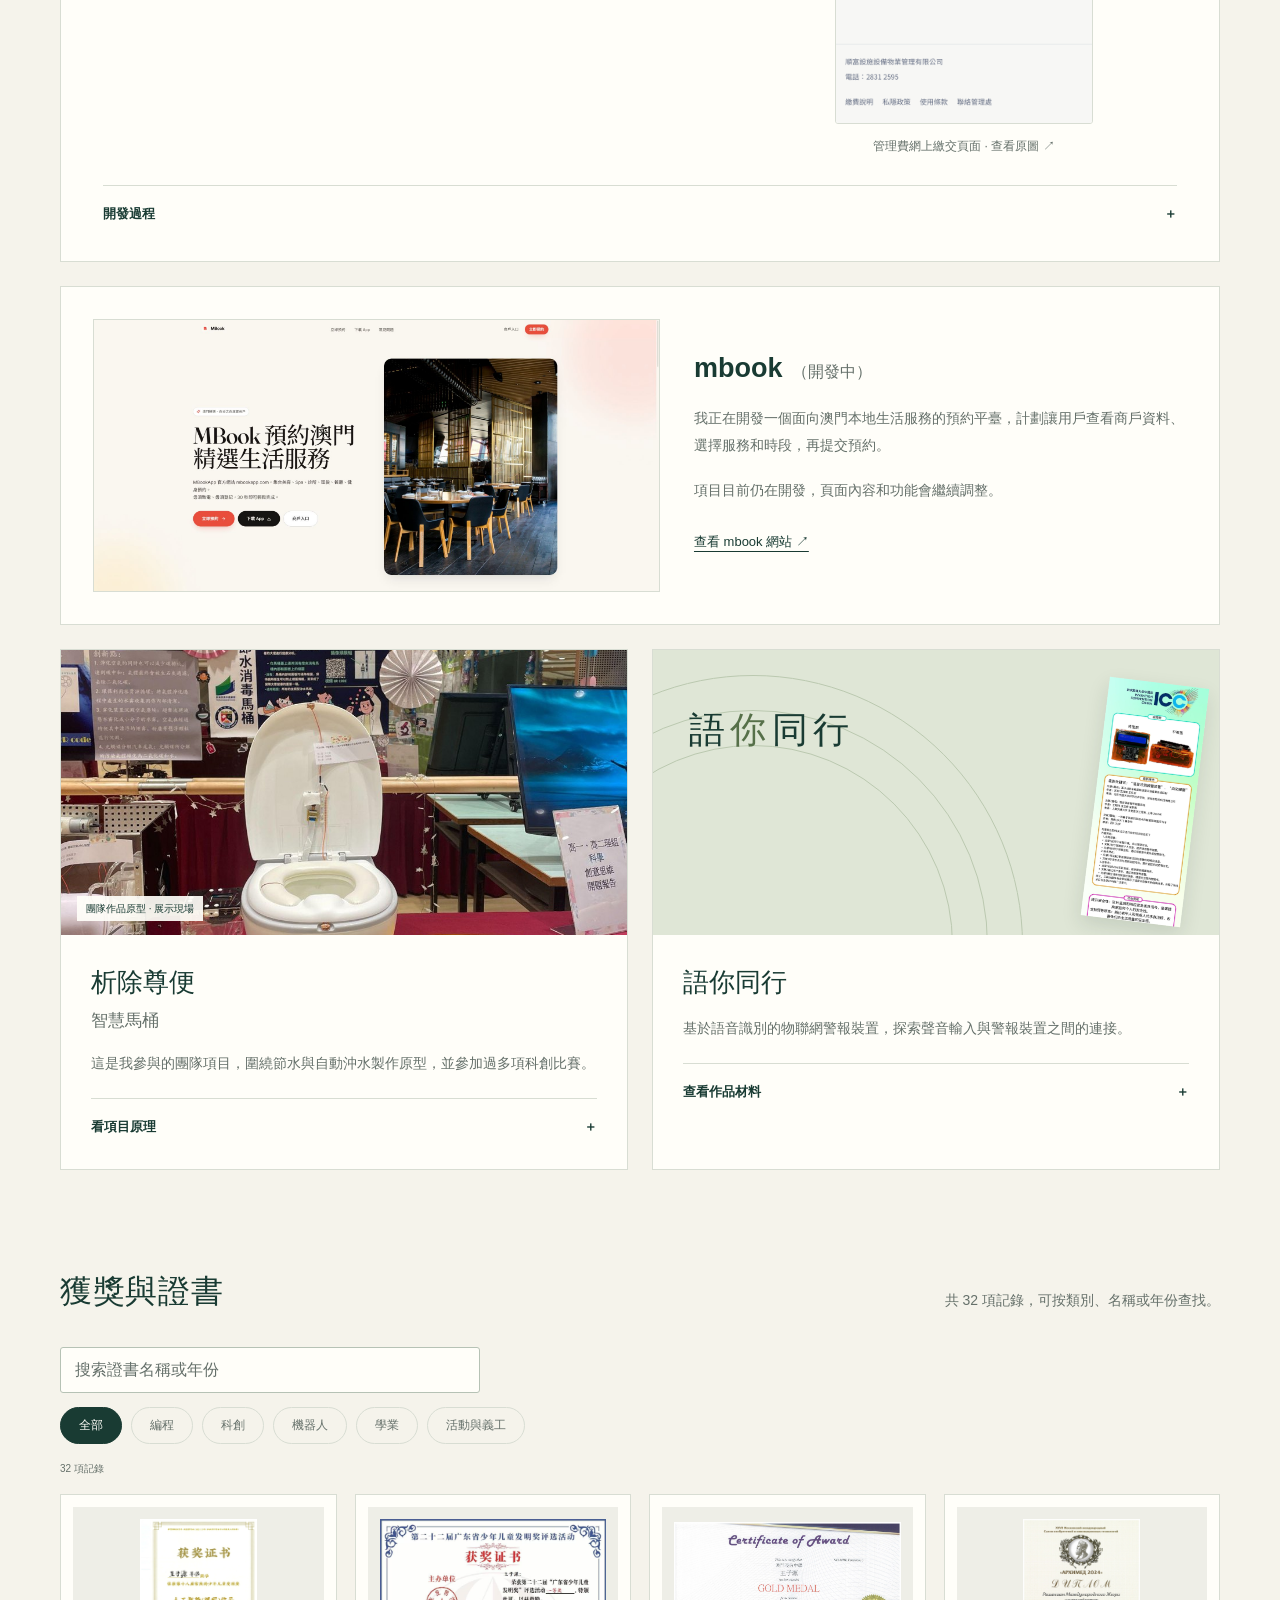
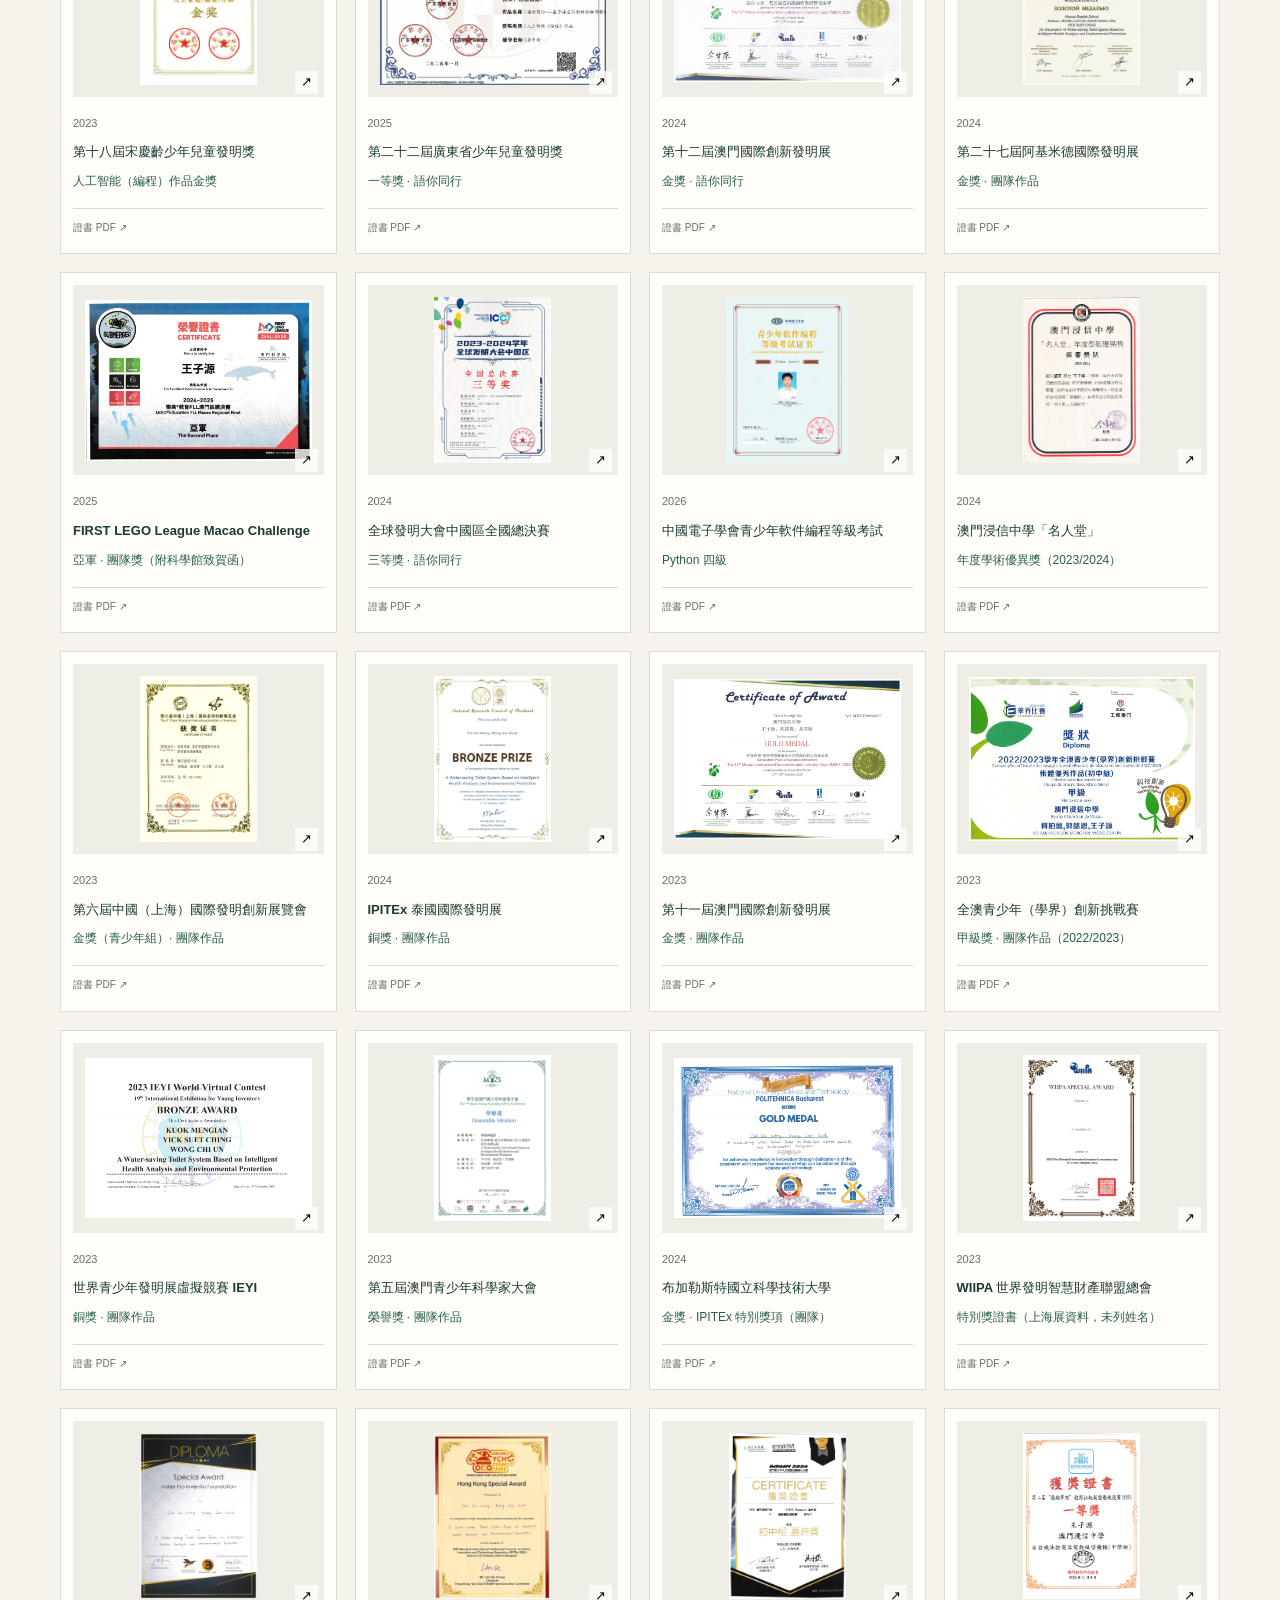
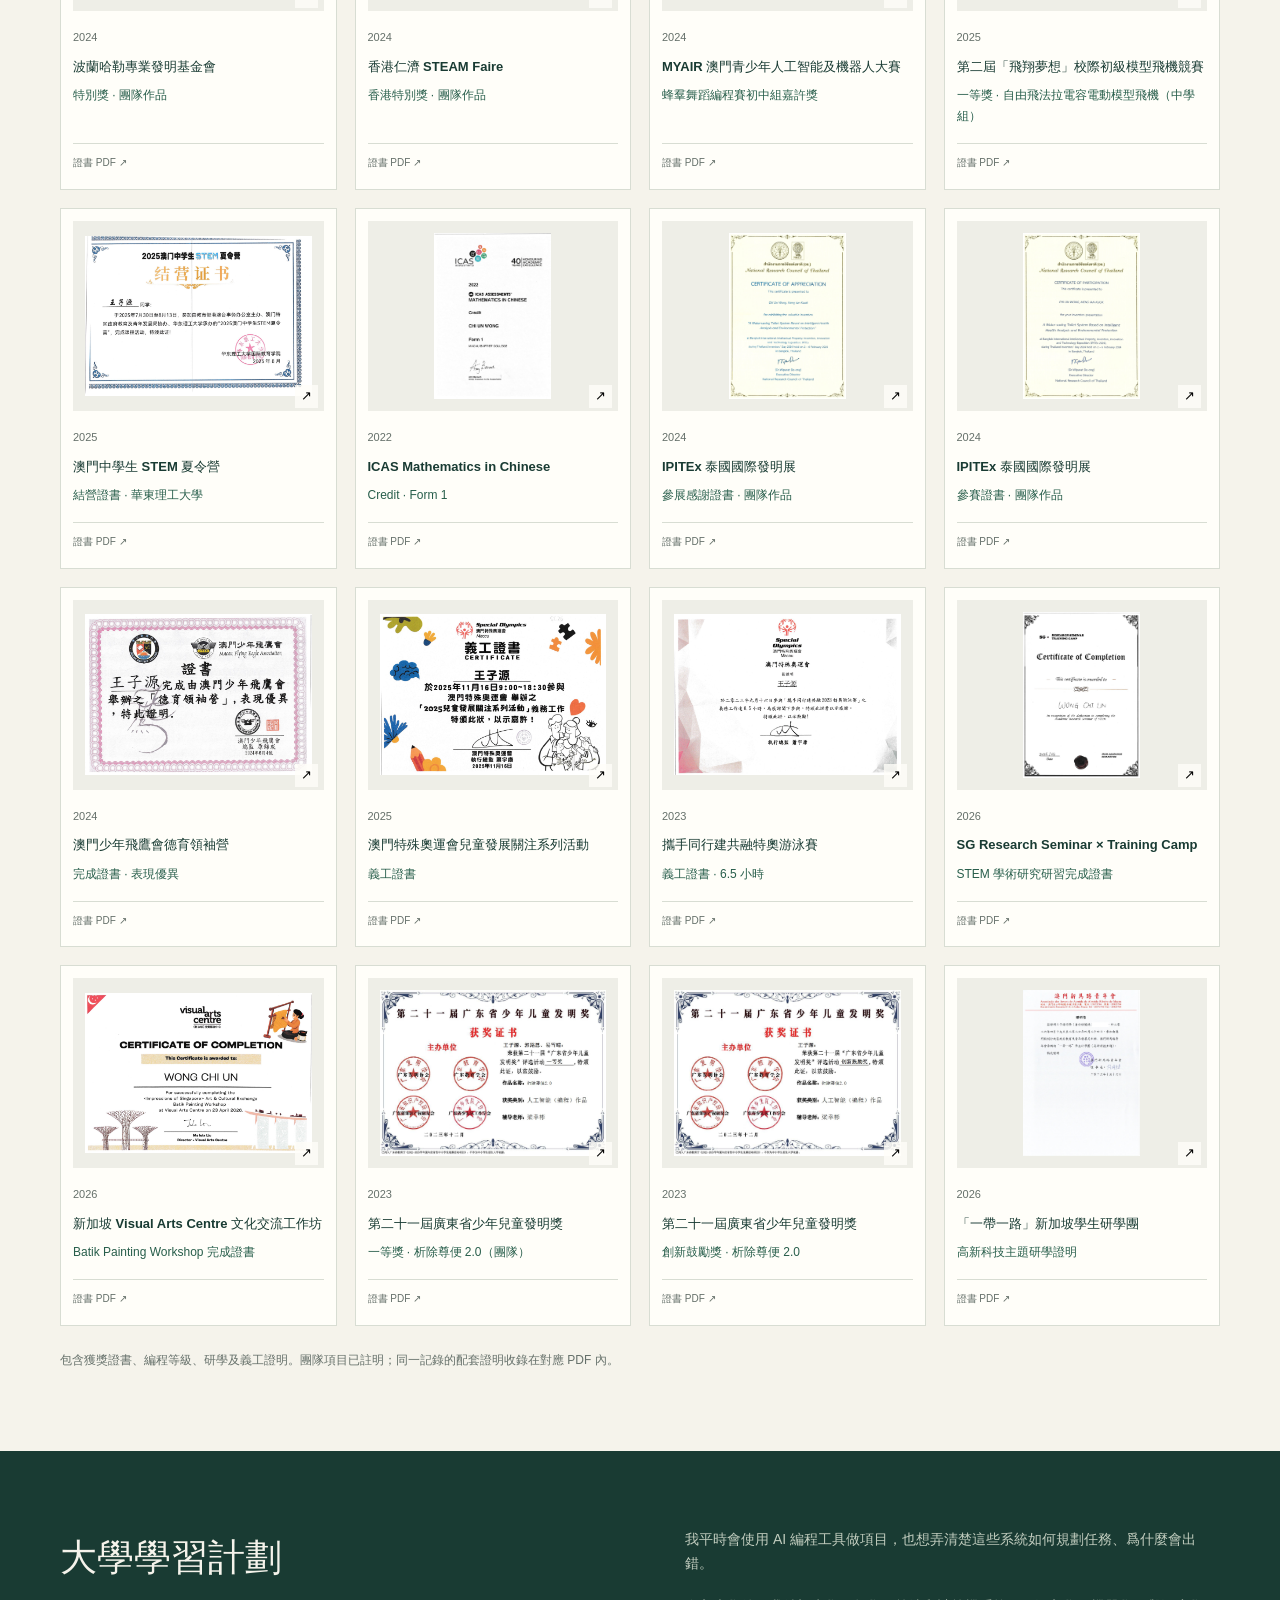
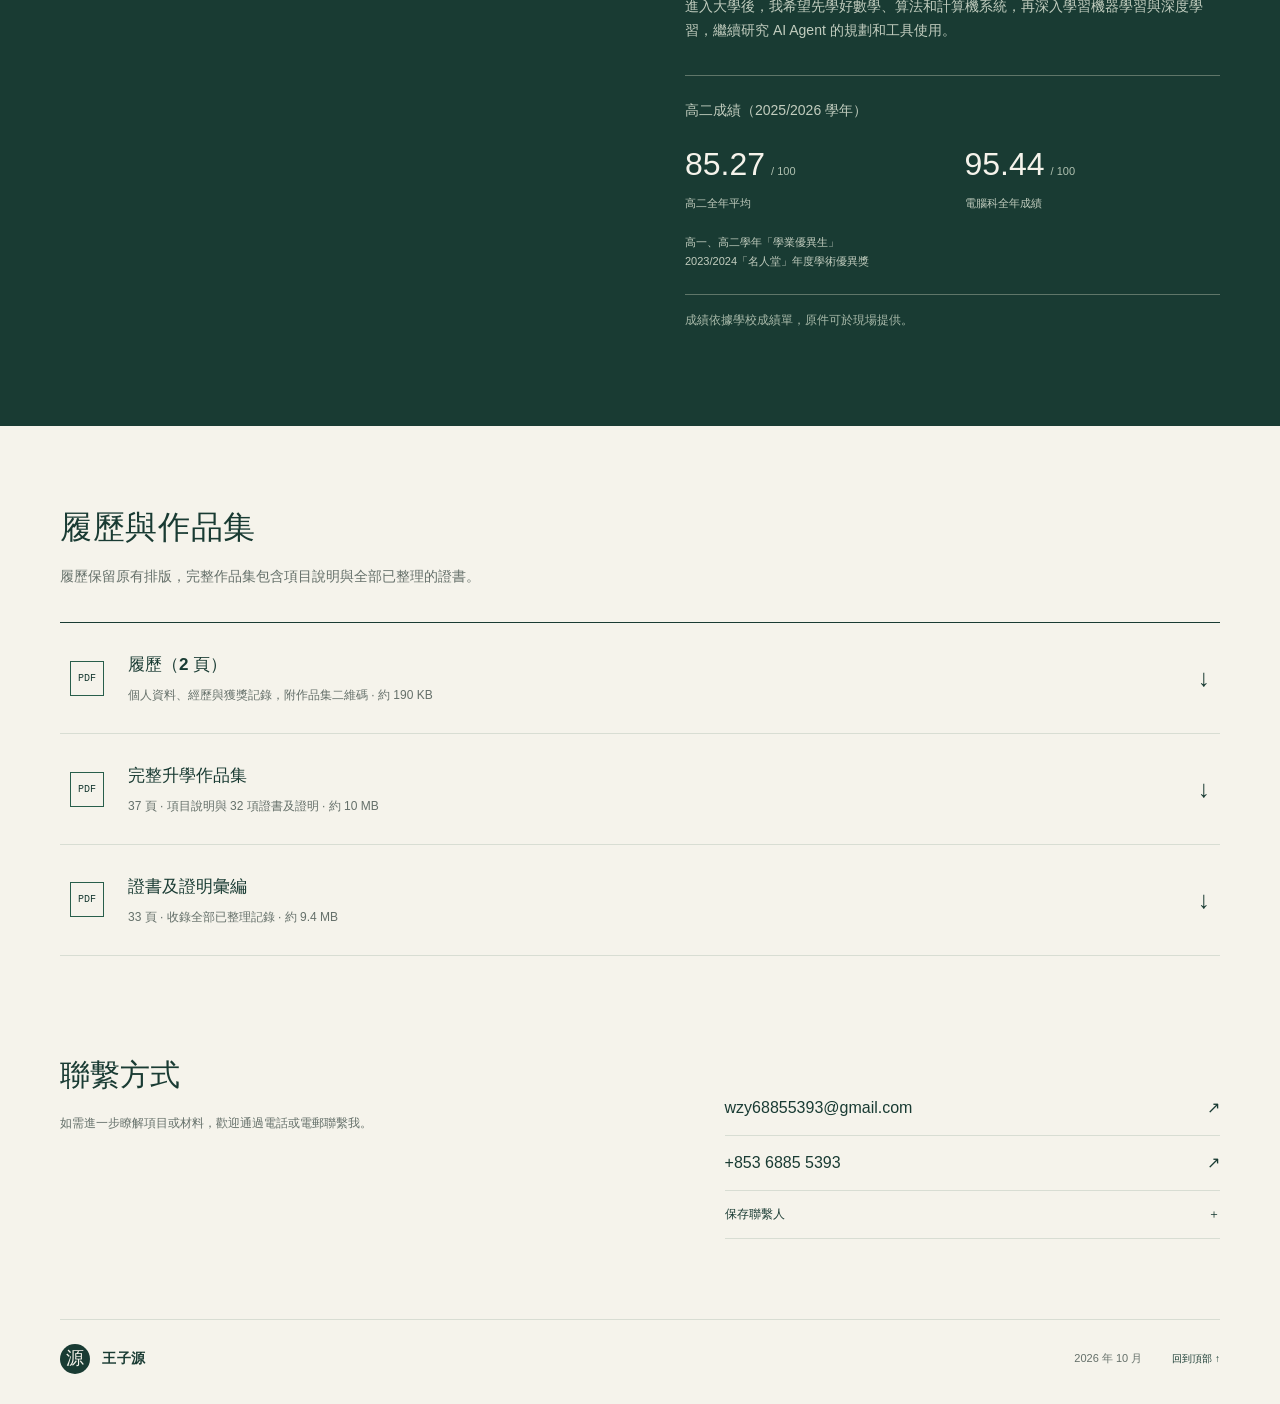
==== commit b4c8aca5: "Remove duplicate header identity and simplify resume labels" ====
--- a/index-hant.html
+++ b/index-hant.html
@@ -6,14 +6,14 @@
 <meta content="noindex,nofollow" name="robots"/><meta content="strict-origin-when-cross-origin" name="referrer"/>
 <meta content="王子源，澳門浸信中學高三學生。開發項目、科創經歷與獲獎材料，包含物業管理費收費系統及開發中的 mbook。" name="description"/>
 <meta content="#193b33" name="theme-color"/><title>王子源 · 計算機科學與人工智能作品集</title>
-<link href="assets/favicon.svg" rel="icon" type="image/svg+xml"/><link href="style.css?v=mobile-6" rel="stylesheet"/>
+<link href="assets/favicon.svg" rel="icon" type="image/svg+xml"/><link href="style.css?v=header-7" rel="stylesheet"/>
 </head>
 <body>
 <a class="skip" href="#main">跳到正文</a>
-<header class="header"><a class="brand" href="#main"><span class="brand-icon">源</span><span>王子源<small>WONG CHI UN</small></span></a><nav aria-label="主導航"><a href="#projects">項目</a><a href="#evidence">證書</a><a href="#download">下載</a></nav><a href="index.html" class="language" lang="zh-Hans">简体</a></header>
+<header class="header"><nav aria-label="主導航"><a href="#projects">項目</a><a href="#evidence">證書</a><a href="#download">下載</a></nav><a href="index.html" class="language" lang="zh-Hans">简体</a></header>
 <main id="main">
 <section class="hero section-wrap">
-<div class="hero-copy"><div class="mobile-identity"><h1>王子源<span class="english-name">WONG CHI UN</span></h1><img alt="王子源的學生證件照" class="mobile-portrait" height="196" src="assets/portrait.jpg" width="150"/></div><h2>開發項目<br/><em>與科創經歷</em></h2><p class="intro">我是澳門浸信中學的高三學生，預計 2027 年畢業。<br/>計劃報讀<strong>計算機科學或人工智能</strong>。<br/>我爲物業管理公司開發過收費系統，目前也在開發 mbook。</p><div class="actions"><a class="button primary" href="#snapshot">30 秒認識我 <span>↓</span></a><a class="button subtle" href="downloads/resume.pdf?v=original-5" rel="noopener" target="_blank">原版履歷 PDF <span>↗</span></a></div></div>
+<div class="hero-copy"><div class="mobile-identity"><h1>王子源<span class="english-name">WONG CHI UN</span></h1><img alt="王子源的學生證件照" class="mobile-portrait" height="196" src="assets/portrait.jpg" width="150"/></div><h2>開發項目<br/><em>與科創經歷</em></h2><p class="intro">我是澳門浸信中學的高三學生，預計 2027 年畢業。<br/>計劃報讀<strong>計算機科學或人工智能</strong>。<br/>我爲物業管理公司開發過收費系統，目前也在開發 mbook。</p><div class="actions"><a class="button primary" href="#snapshot">30 秒認識我 <span>↓</span></a><a class="button subtle" href="downloads/resume.pdf?v=original-5" rel="noopener" target="_blank">履歷 PDF <span>↗</span></a></div></div>
 <div class="hero-art"><div class="portrait-paper"><img alt="王子源的學生證件照" height="196" src="assets/portrait.jpg" width="150"/><div><strong>澳門浸信中學<br/>預計 2027 年畢業</strong></div></div><figure class="project-photo"><div class="hero-screen-crop"><img alt="mbook 開發中的預約平臺網站首頁" fetchpriority="high" height="978" src="assets/mbook-home.png" width="2038"/></div><figcaption>mbook 網站首頁（開發中）</figcaption></figure><a class="launch-note" href="#billing"><span class="status-dot"></span><span>企業項目已投入使用<small>物業管理費收費系統</small></span><span class="launch-arrow">↗</span></a></div>
 </section>
 <section class="snapshot section-wrap" id="snapshot"><div class="section-heading"><h2>我的經歷</h2></div><div class="snapshot-grid"><article><h3>約兩個月<br/>完成企業系統主要開發</h3><p>從理解業務到測試、調整及上線，系統已進入公司的實際工作流程。</p><a href="#billing">瞭解項目 <span>↗</span></a></article><article><h3>宋慶齡少年兒童發明獎<br/>人工智能（編程）作品金獎</h3><p>參加過發明、機器人及科創比賽，部分獲獎證書收錄在下方。</p><a href="#evidence">查看原始證據 <span>↗</span></a></article><article><h3>mbook<br/>正在開發的預約平臺</h3><p>面向澳門本地生活服務，正在開發商戶瀏覽與預約功能。</p><a href="#mbook">查看項目 <span>↗</span></a></article></div></section>
@@ -39,7 +39,7 @@
 </section>
 <section class="evidence section-wrap" id="evidence"><div class="section-heading split"><div><h2>獲獎與證書</h2></div><p>共 32 項記錄，可按類別、名稱或年份查找。</p></div><div class="certificate-controls"><input aria-controls="award-grid" aria-label="搜索證書名稱或年份" autocomplete="off" id="certificate-search" placeholder="搜索證書名稱或年份" type="search"/><div aria-label="篩選證據" class="filters" role="group"><button aria-pressed="true" class="active" data-filter="all" type="button">全部</button><button aria-pressed="false" data-filter="编程" type="button">編程</button><button aria-pressed="false" data-filter="科创" type="button">科創</button><button aria-pressed="false" data-filter="机器人" type="button">機器人</button><button aria-pressed="false" data-filter="学业" type="button">學業</button><button aria-pressed="false" data-filter="活动与义工" type="button">活動與義工</button></div></div><p aria-live="polite" class="result-count" id="result-count">32 項記錄</p><div class="award-grid" id="award-grid"></div><p class="evidence-note">包含獲獎證書、編程等級、研學及義工證明。團隊項目已註明；同一記錄的配套證明收錄在對應 PDF 內。</p></section>
 <section class="direction" id="direction"><div class="section-wrap direction-grid"><div><h2>大學學習計劃</h2></div><div class="direction-copy"><p>我平時會使用 AI 編程工具做項目，也想弄清楚這些系統如何規劃任務、爲什麼會出錯。</p><p>進入大學後，我希望先學好數學、算法和計算機系統，再深入學習機器學習與深度學習，繼續研究 AI Agent 的規劃和工具使用。</p><div class="academic"><h3 class="academic-heading">高二成績（2025/2026 學年）</h3><div><strong>85.27<small>/ 100</small></strong><span>高二全年平均</span></div><div><strong>95.44<small>/ 100</small></strong><span>電腦科全年成績</span></div><p>高一、高二學年「學業優異生」<br/>2023/2024「名人堂」年度學術優異獎</p></div><p class="source-note">成績依據學校成績單，原件可於現場提供。</p></div></div></section>
-<section class="download section-wrap" id="download"><div class="section-heading"><h2>履歷與作品集</h2><p>履歷保留原有排版，完整作品集包含項目說明與全部已整理的證書。</p></div><div class="download-list"><a href="downloads/resume.pdf?v=original-5" rel="noopener" target="_blank"><span class="file-icon">PDF</span><span><strong>原版履歷（2 頁）</strong><small>個人資料、經歷與獲獎記錄，附作品集二維碼 · 約 190 KB</small></span><span class="download-arrow">↓</span></a><a href="downloads/portfolio.pdf?v=mobile-6" rel="noopener" target="_blank"><span class="file-icon">PDF</span><span><strong>完整升學作品集</strong><small>37 頁 · 項目說明與 32 項證書及證明 · 約 10 MB</small></span><span class="download-arrow">↓</span></a><a href="downloads/certificates.pdf?v=all-5" rel="noopener" target="_blank"><span class="file-icon">PDF</span><span><strong>證書及證明彙編</strong><small>33 頁 · 收錄全部已整理記錄 · 約 9.4 MB</small></span><span class="download-arrow">↓</span></a></div></section>
+<section class="download section-wrap" id="download"><div class="section-heading"><h2>履歷與作品集</h2><p>履歷保留原有排版，完整作品集包含項目說明與全部已整理的證書。</p></div><div class="download-list"><a href="downloads/resume.pdf?v=original-5" rel="noopener" target="_blank"><span class="file-icon">PDF</span><span><strong>履歷（2 頁）</strong><small>個人資料、經歷與獲獎記錄，附作品集二維碼 · 約 190 KB</small></span><span class="download-arrow">↓</span></a><a href="downloads/portfolio.pdf?v=mobile-6" rel="noopener" target="_blank"><span class="file-icon">PDF</span><span><strong>完整升學作品集</strong><small>37 頁 · 項目說明與 32 項證書及證明 · 約 10 MB</small></span><span class="download-arrow">↓</span></a><a href="downloads/certificates.pdf?v=all-5" rel="noopener" target="_blank"><span class="file-icon">PDF</span><span><strong>證書及證明彙編</strong><small>33 頁 · 收錄全部已整理記錄 · 約 9.4 MB</small></span><span class="download-arrow">↓</span></a></div></section>
 <section class="contact section-wrap" id="contact"><div><h2>聯繫方式</h2><p>如需進一步瞭解項目或材料，歡迎通過電話或電郵聯繫我。</p></div><div class="contact-details"><a href="mailto:wzy68855393@gmail.com">wzy68855393@gmail.com <span>↗</span></a><a href="tel:+85368855393">+853 6885 5393 <span>↗</span></a><a class="save-contact" download="" href="downloads/wong-chi-un.vcf">保存聯繫人 <span>＋</span></a></div></section>
 </main>
 <footer class="footer section-wrap"><a class="brand" href="#main"><span class="brand-icon">源</span>王子源</a><p>2026 年 10 月</p><a href="#main">回到頂部 ↑</a></footer>
--- a/style.css
+++ b/style.css
@@ -76,3 +76,6 @@
  .hero h1{font-size:36px}.hero h2{font-size:22px}.hero .actions .button{font-size:12px}.hero .intro strong{white-space:normal}
  .award-card{grid-template-columns:64px minmax(0,1fr);column-gap:12px;padding:12px}.award-image{width:64px;height:100px}.award-card h3{font-size:13px}
 }
+
+/* Header navigation after removing the duplicate identity mark. */
+.header nav{margin-left:0;margin-right:auto}
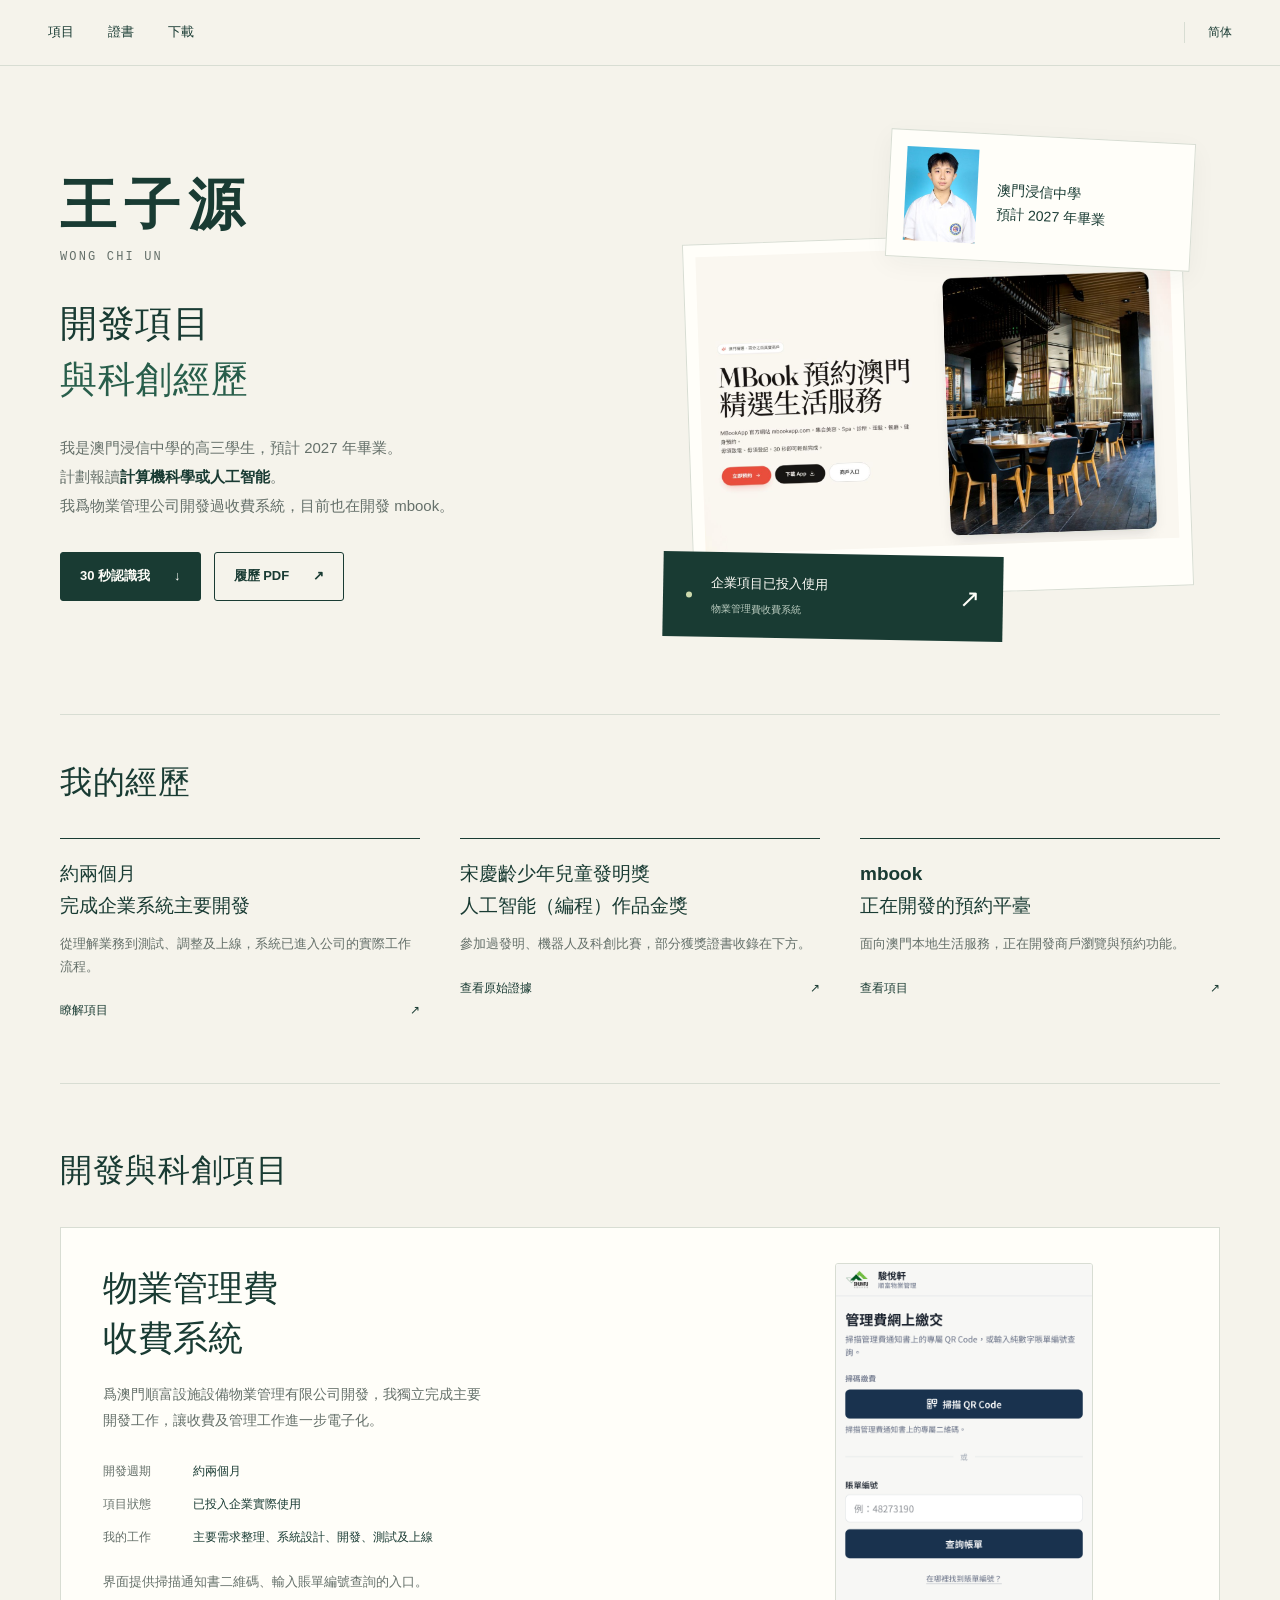
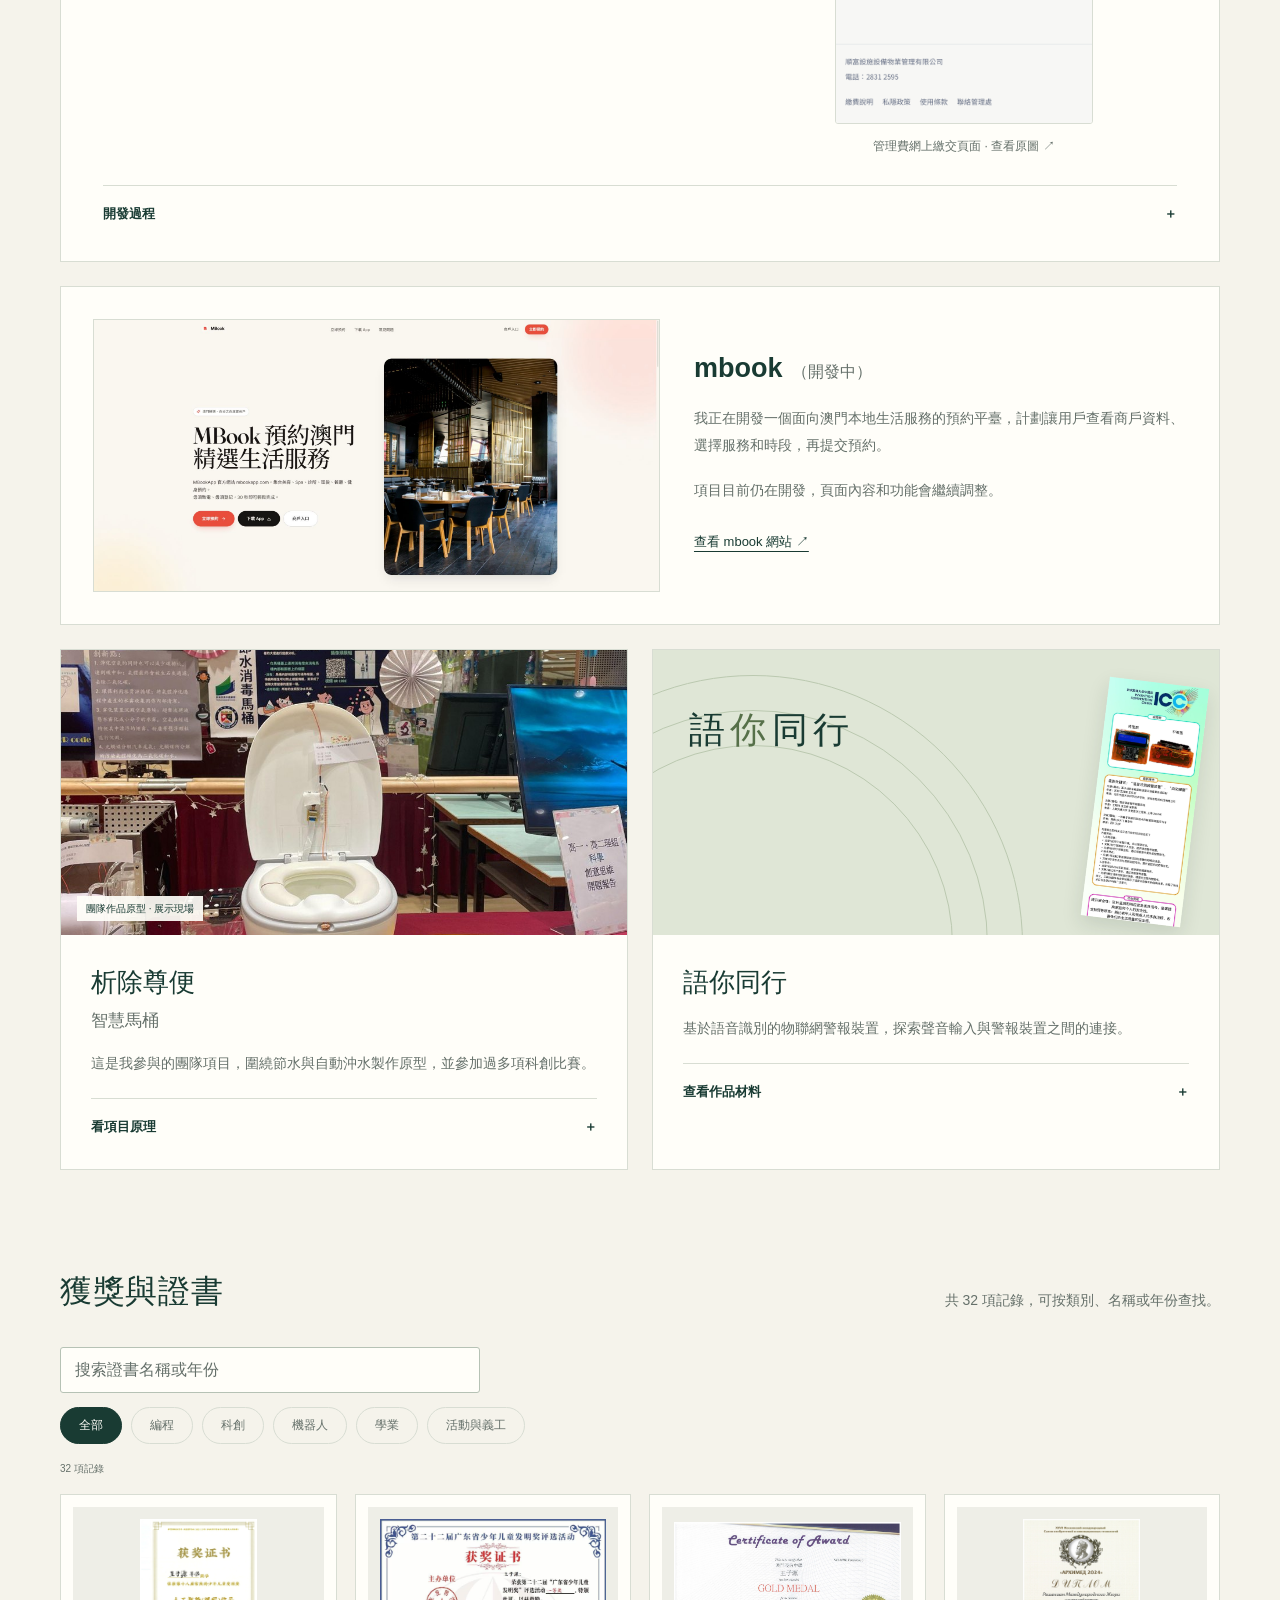
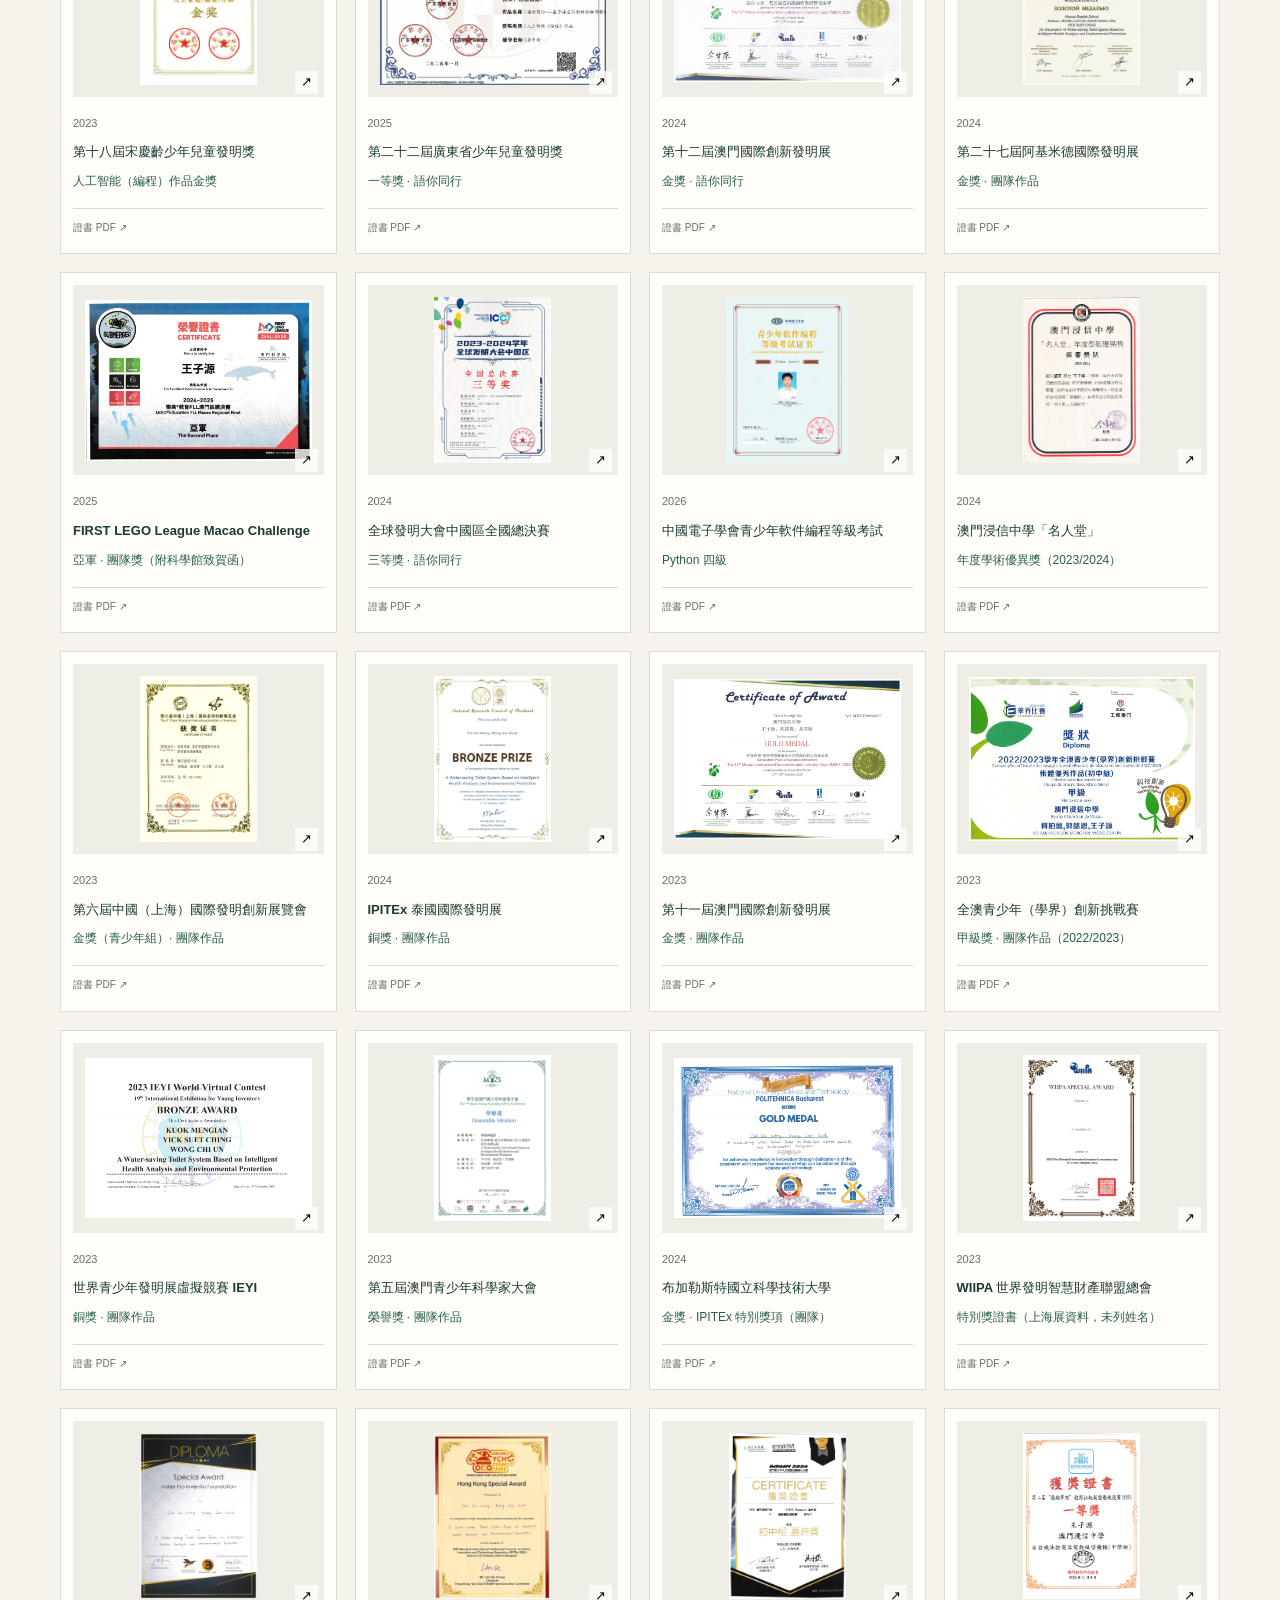
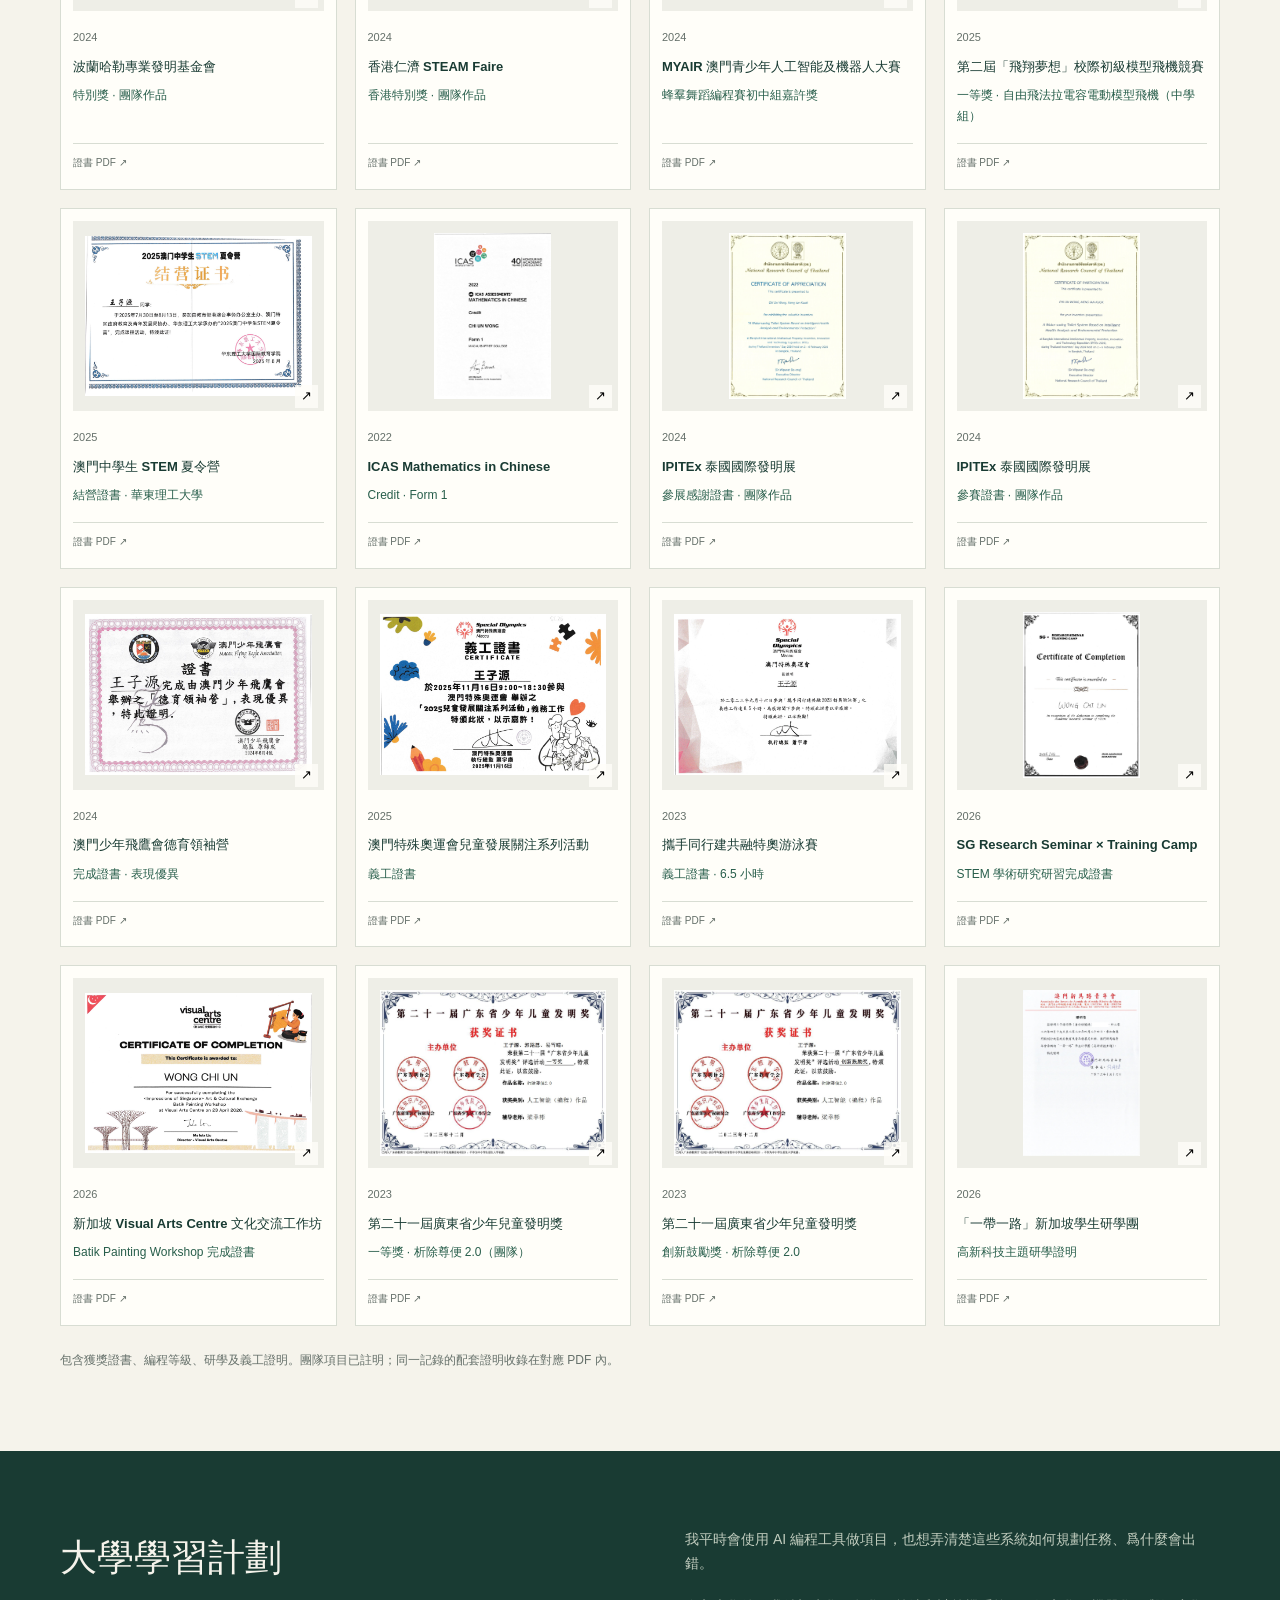
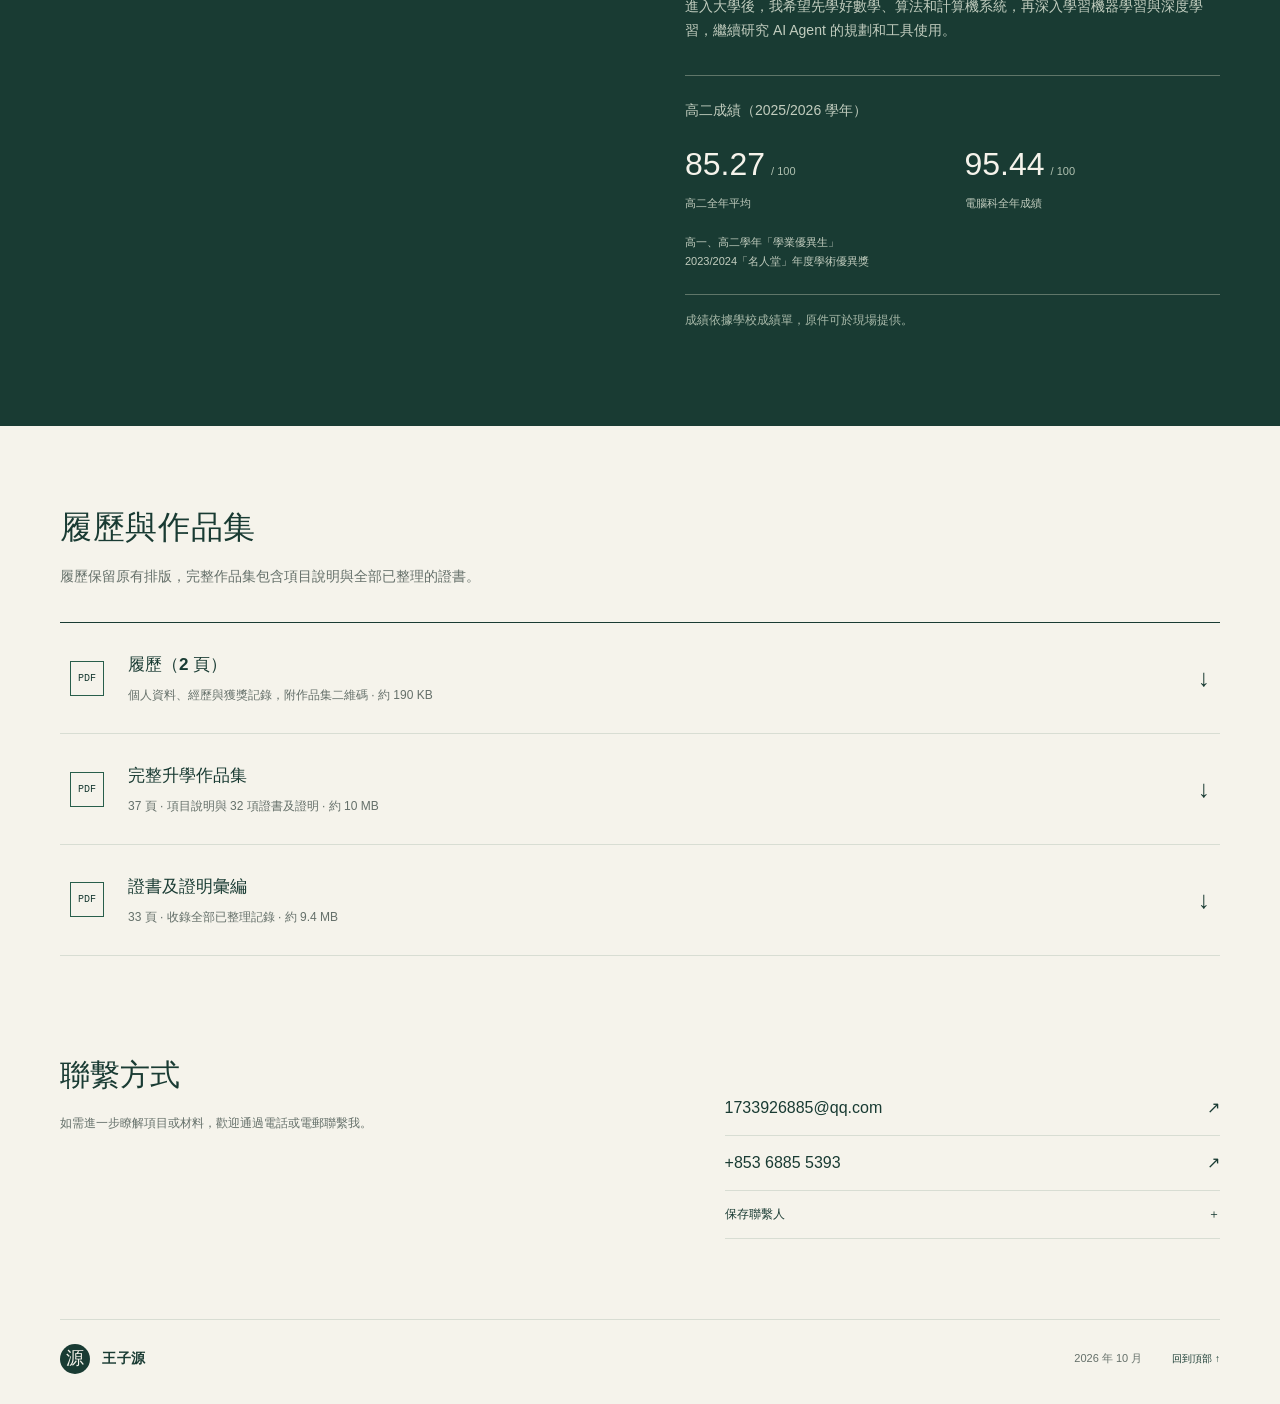
==== commit cea38ee9: "Update contact email throughout website and application documents" ====
--- a/index-hant.html
+++ b/index-hant.html
@@ -13,7 +13,7 @@
 <header class="header"><nav aria-label="主導航"><a href="#projects">項目</a><a href="#evidence">證書</a><a href="#download">下載</a></nav><a href="index.html" class="language" lang="zh-Hans">简体</a></header>
 <main id="main">
 <section class="hero section-wrap">
-<div class="hero-copy"><div class="mobile-identity"><h1>王子源<span class="english-name">WONG CHI UN</span></h1><img alt="王子源的學生證件照" class="mobile-portrait" height="196" src="assets/portrait.jpg" width="150"/></div><h2>開發項目<br/><em>與科創經歷</em></h2><p class="intro">我是澳門浸信中學的高三學生，預計 2027 年畢業。<br/>計劃報讀<strong>計算機科學或人工智能</strong>。<br/>我爲物業管理公司開發過收費系統，目前也在開發 mbook。</p><div class="actions"><a class="button primary" href="#snapshot">30 秒認識我 <span>↓</span></a><a class="button subtle" href="downloads/resume.pdf?v=original-5" rel="noopener" target="_blank">履歷 PDF <span>↗</span></a></div></div>
+<div class="hero-copy"><div class="mobile-identity"><h1>王子源<span class="english-name">WONG CHI UN</span></h1><img alt="王子源的學生證件照" class="mobile-portrait" height="196" src="assets/portrait.jpg" width="150"/></div><h2>開發項目<br/><em>與科創經歷</em></h2><p class="intro">我是澳門浸信中學的高三學生，預計 2027 年畢業。<br/>計劃報讀<strong>計算機科學或人工智能</strong>。<br/>我爲物業管理公司開發過收費系統，目前也在開發 mbook。</p><div class="actions"><a class="button primary" href="#snapshot">30 秒認識我 <span>↓</span></a><a class="button subtle" href="downloads/resume.pdf?v=final-8" rel="noopener" target="_blank">履歷 PDF <span>↗</span></a></div></div>
 <div class="hero-art"><div class="portrait-paper"><img alt="王子源的學生證件照" height="196" src="assets/portrait.jpg" width="150"/><div><strong>澳門浸信中學<br/>預計 2027 年畢業</strong></div></div><figure class="project-photo"><div class="hero-screen-crop"><img alt="mbook 開發中的預約平臺網站首頁" fetchpriority="high" height="978" src="assets/mbook-home.png" width="2038"/></div><figcaption>mbook 網站首頁（開發中）</figcaption></figure><a class="launch-note" href="#billing"><span class="status-dot"></span><span>企業項目已投入使用<small>物業管理費收費系統</small></span><span class="launch-arrow">↗</span></a></div>
 </section>
 <section class="snapshot section-wrap" id="snapshot"><div class="section-heading"><h2>我的經歷</h2></div><div class="snapshot-grid"><article><h3>約兩個月<br/>完成企業系統主要開發</h3><p>從理解業務到測試、調整及上線，系統已進入公司的實際工作流程。</p><a href="#billing">瞭解項目 <span>↗</span></a></article><article><h3>宋慶齡少年兒童發明獎<br/>人工智能（編程）作品金獎</h3><p>參加過發明、機器人及科創比賽，部分獲獎證書收錄在下方。</p><a href="#evidence">查看原始證據 <span>↗</span></a></article><article><h3>mbook<br/>正在開發的預約平臺</h3><p>面向澳門本地生活服務，正在開發商戶瀏覽與預約功能。</p><a href="#mbook">查看項目 <span>↗</span></a></article></div></section>
@@ -39,11 +39,11 @@
 </section>
 <section class="evidence section-wrap" id="evidence"><div class="section-heading split"><div><h2>獲獎與證書</h2></div><p>共 32 項記錄，可按類別、名稱或年份查找。</p></div><div class="certificate-controls"><input aria-controls="award-grid" aria-label="搜索證書名稱或年份" autocomplete="off" id="certificate-search" placeholder="搜索證書名稱或年份" type="search"/><div aria-label="篩選證據" class="filters" role="group"><button aria-pressed="true" class="active" data-filter="all" type="button">全部</button><button aria-pressed="false" data-filter="编程" type="button">編程</button><button aria-pressed="false" data-filter="科创" type="button">科創</button><button aria-pressed="false" data-filter="机器人" type="button">機器人</button><button aria-pressed="false" data-filter="学业" type="button">學業</button><button aria-pressed="false" data-filter="活动与义工" type="button">活動與義工</button></div></div><p aria-live="polite" class="result-count" id="result-count">32 項記錄</p><div class="award-grid" id="award-grid"></div><p class="evidence-note">包含獲獎證書、編程等級、研學及義工證明。團隊項目已註明；同一記錄的配套證明收錄在對應 PDF 內。</p></section>
 <section class="direction" id="direction"><div class="section-wrap direction-grid"><div><h2>大學學習計劃</h2></div><div class="direction-copy"><p>我平時會使用 AI 編程工具做項目，也想弄清楚這些系統如何規劃任務、爲什麼會出錯。</p><p>進入大學後，我希望先學好數學、算法和計算機系統，再深入學習機器學習與深度學習，繼續研究 AI Agent 的規劃和工具使用。</p><div class="academic"><h3 class="academic-heading">高二成績（2025/2026 學年）</h3><div><strong>85.27<small>/ 100</small></strong><span>高二全年平均</span></div><div><strong>95.44<small>/ 100</small></strong><span>電腦科全年成績</span></div><p>高一、高二學年「學業優異生」<br/>2023/2024「名人堂」年度學術優異獎</p></div><p class="source-note">成績依據學校成績單，原件可於現場提供。</p></div></div></section>
-<section class="download section-wrap" id="download"><div class="section-heading"><h2>履歷與作品集</h2><p>履歷保留原有排版，完整作品集包含項目說明與全部已整理的證書。</p></div><div class="download-list"><a href="downloads/resume.pdf?v=original-5" rel="noopener" target="_blank"><span class="file-icon">PDF</span><span><strong>履歷（2 頁）</strong><small>個人資料、經歷與獲獎記錄，附作品集二維碼 · 約 190 KB</small></span><span class="download-arrow">↓</span></a><a href="downloads/portfolio.pdf?v=mobile-6" rel="noopener" target="_blank"><span class="file-icon">PDF</span><span><strong>完整升學作品集</strong><small>37 頁 · 項目說明與 32 項證書及證明 · 約 10 MB</small></span><span class="download-arrow">↓</span></a><a href="downloads/certificates.pdf?v=all-5" rel="noopener" target="_blank"><span class="file-icon">PDF</span><span><strong>證書及證明彙編</strong><small>33 頁 · 收錄全部已整理記錄 · 約 9.4 MB</small></span><span class="download-arrow">↓</span></a></div></section>
-<section class="contact section-wrap" id="contact"><div><h2>聯繫方式</h2><p>如需進一步瞭解項目或材料，歡迎通過電話或電郵聯繫我。</p></div><div class="contact-details"><a href="mailto:wzy68855393@gmail.com">wzy68855393@gmail.com <span>↗</span></a><a href="tel:+85368855393">+853 6885 5393 <span>↗</span></a><a class="save-contact" download="" href="downloads/wong-chi-un.vcf">保存聯繫人 <span>＋</span></a></div></section>
+<section class="download section-wrap" id="download"><div class="section-heading"><h2>履歷與作品集</h2><p>履歷保留原有排版，完整作品集包含項目說明與全部已整理的證書。</p></div><div class="download-list"><a href="downloads/resume.pdf?v=final-8" rel="noopener" target="_blank"><span class="file-icon">PDF</span><span><strong>履歷（2 頁）</strong><small>個人資料、經歷與獲獎記錄，附作品集二維碼 · 約 190 KB</small></span><span class="download-arrow">↓</span></a><a href="downloads/portfolio.pdf?v=final-8" rel="noopener" target="_blank"><span class="file-icon">PDF</span><span><strong>完整升學作品集</strong><small>37 頁 · 項目說明與 32 項證書及證明 · 約 10 MB</small></span><span class="download-arrow">↓</span></a><a href="downloads/certificates.pdf?v=all-5" rel="noopener" target="_blank"><span class="file-icon">PDF</span><span><strong>證書及證明彙編</strong><small>33 頁 · 收錄全部已整理記錄 · 約 9.4 MB</small></span><span class="download-arrow">↓</span></a></div></section>
+<section class="contact section-wrap" id="contact"><div><h2>聯繫方式</h2><p>如需進一步瞭解項目或材料，歡迎通過電話或電郵聯繫我。</p></div><div class="contact-details"><a href="mailto:1733926885@qq.com">1733926885@qq.com <span>↗</span></a><a href="tel:+85368855393">+853 6885 5393 <span>↗</span></a><a class="save-contact" download="" href="downloads/wong-chi-un.vcf?v=final-8">保存聯繫人 <span>＋</span></a></div></section>
 </main>
 <footer class="footer section-wrap"><a class="brand" href="#main"><span class="brand-icon">源</span>王子源</a><p>2026 年 10 月</p><a href="#main">回到頂部 ↑</a></footer>
-<div class="mobile-cta"><a href="downloads/resume.pdf?v=original-5" rel="noopener" target="_blank">查看履歷 PDF</a><a href="#contact">聯繫我 ↗</a></div>
+<div class="mobile-cta"><a href="downloads/resume.pdf?v=final-8" rel="noopener" target="_blank">查看履歷 PDF</a><a href="#contact">聯繫我 ↗</a></div>
 <dialog id="evidence-dialog"><div class="dialog-head"><p id="dialog-title"></p><button aria-label="關閉證書" id="close-dialog">×</button></div><img alt="" id="dialog-image"/><div class="dialog-actions"><a class="button primary" id="dialog-download" rel="noopener" target="_blank">打開證書 PDF ↗</a><a class="button subtle" id="dialog-original" rel="noopener" target="_blank">查看原圖 ↗</a></div></dialog>
 <script src="app.js?v=mobile-6"></script>
 </body></html>
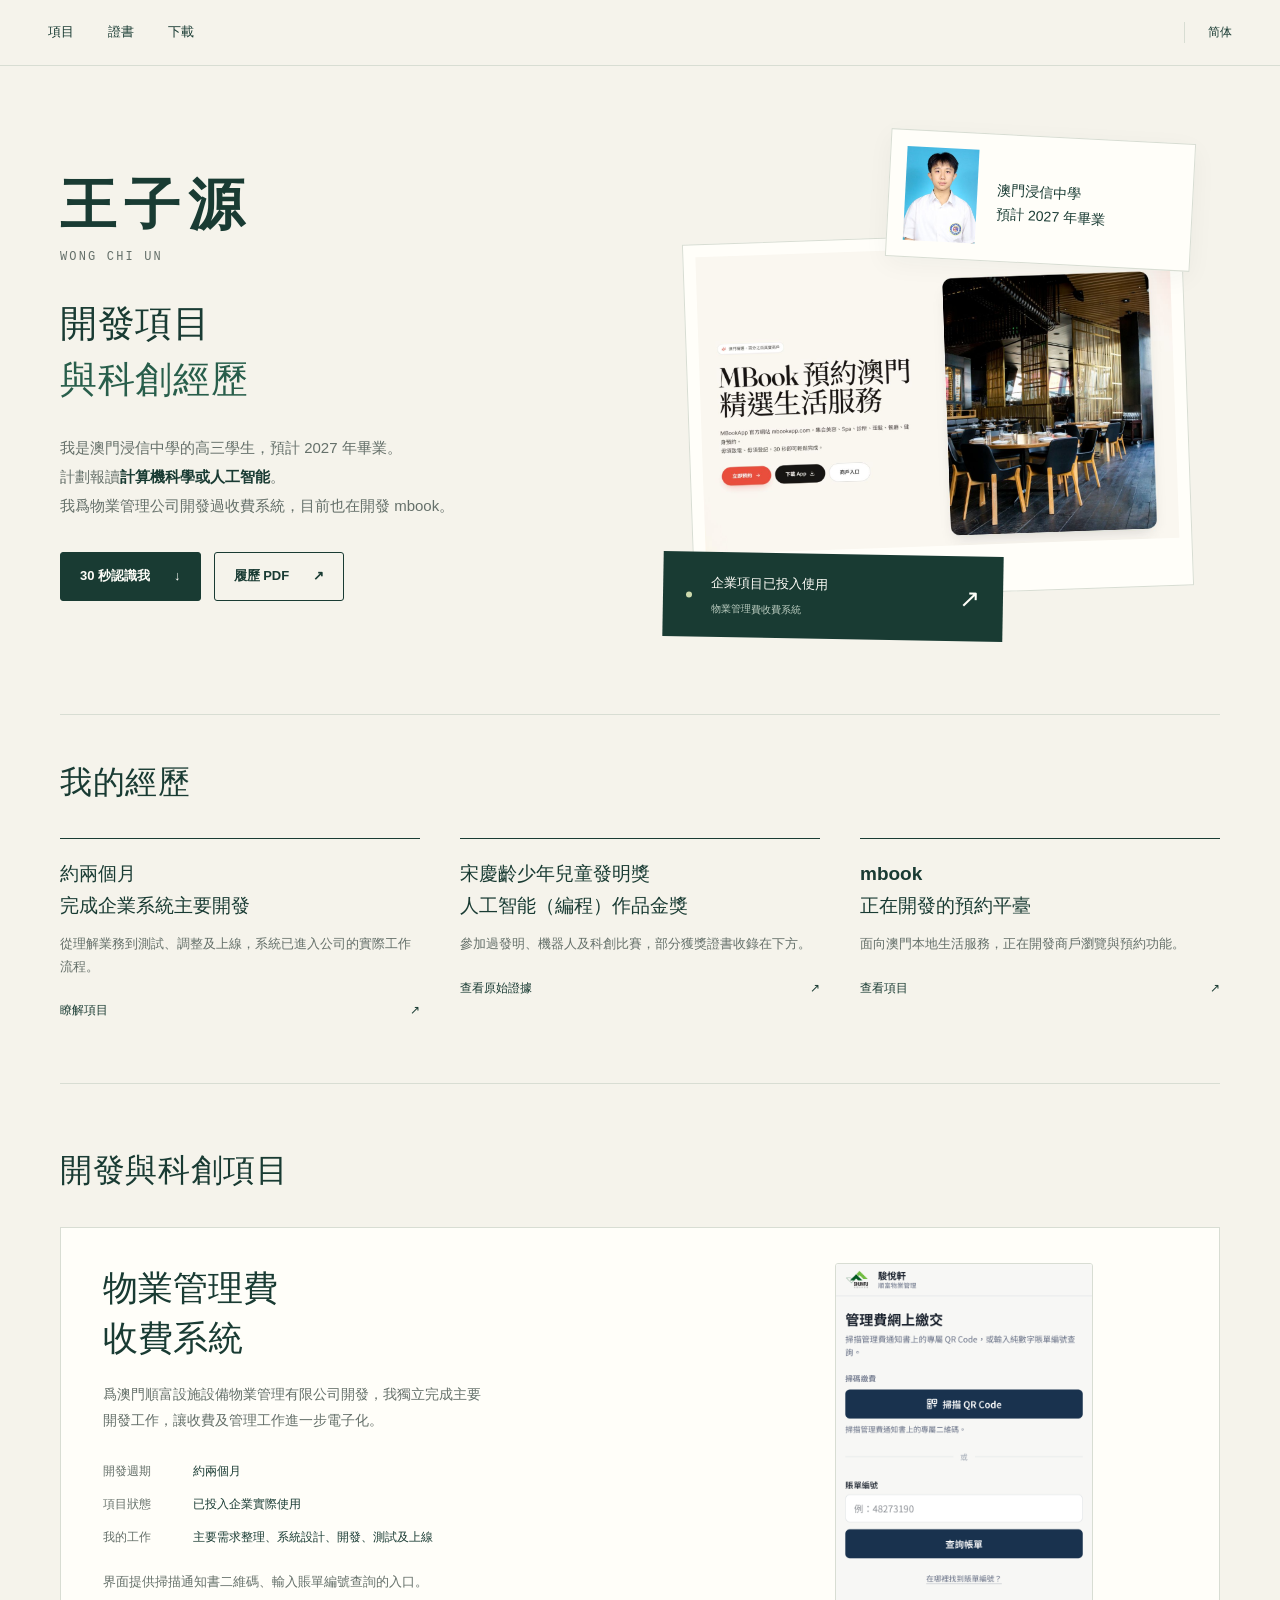
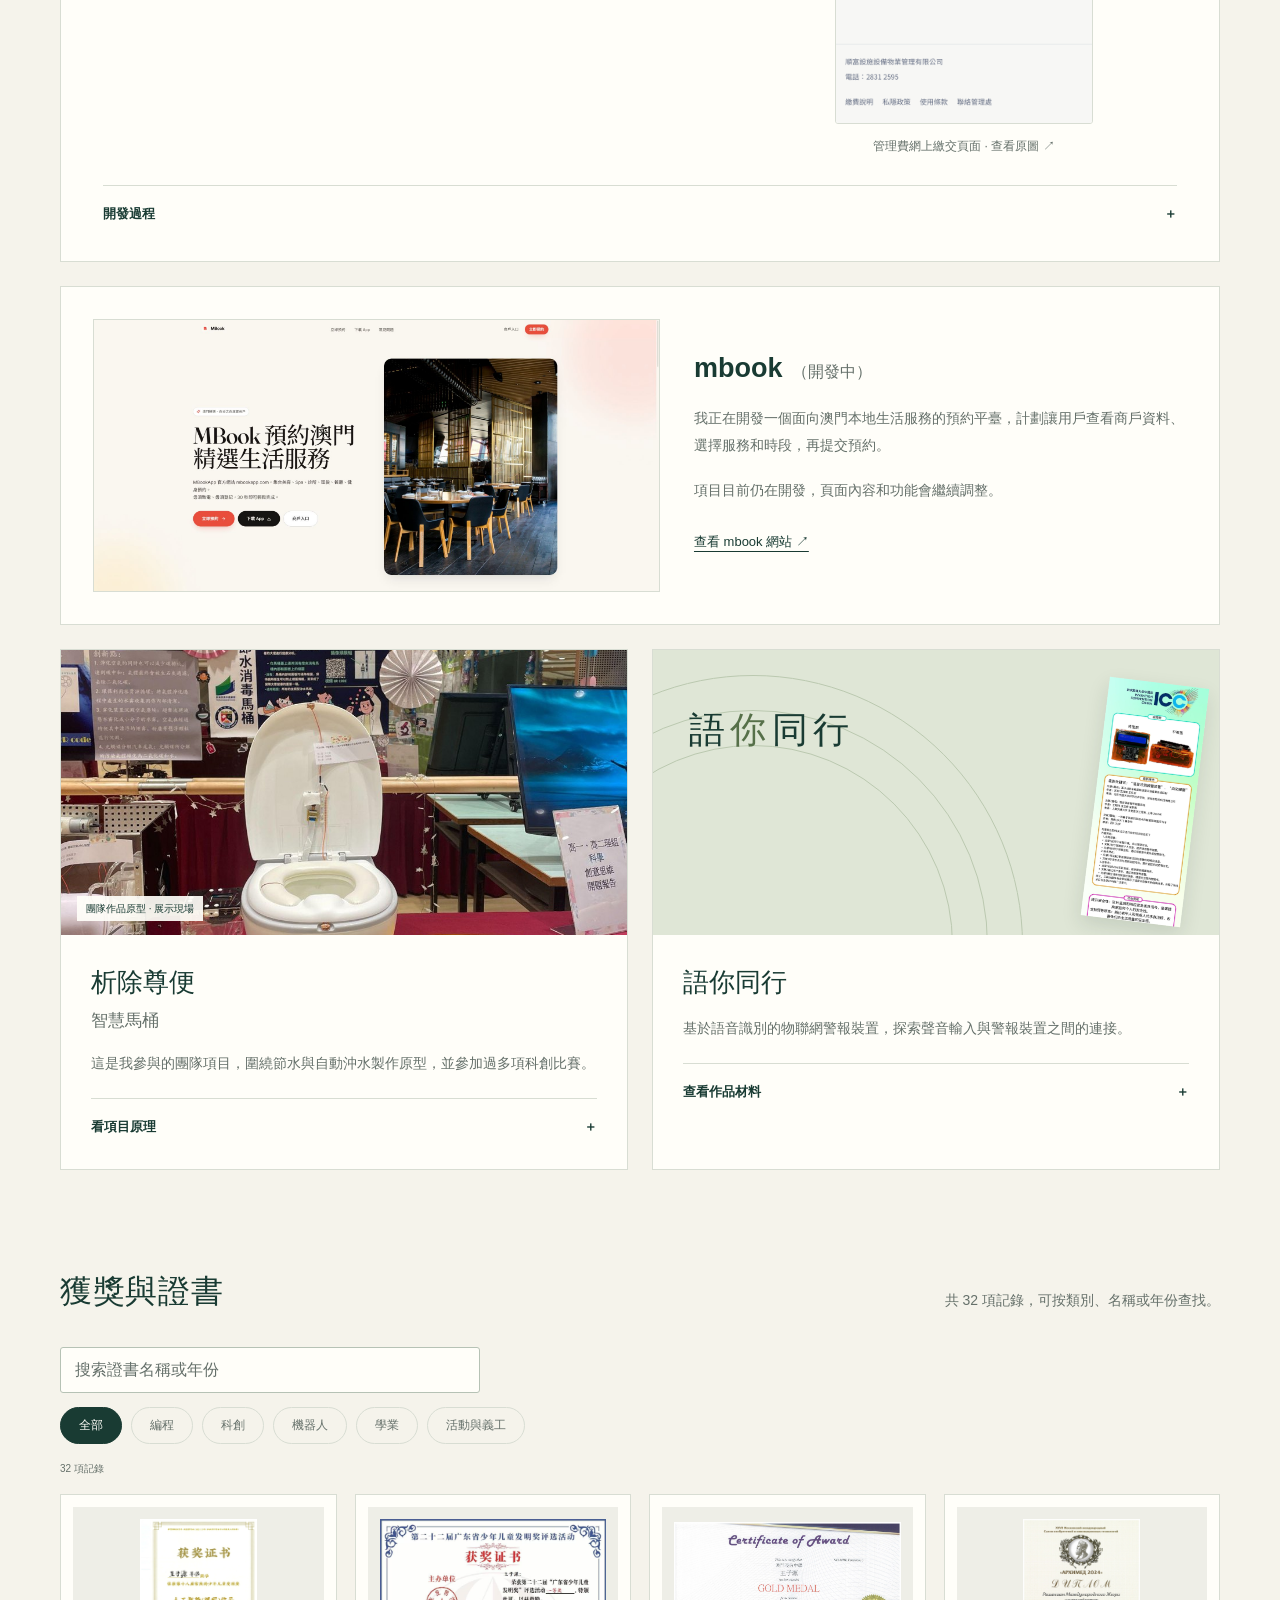
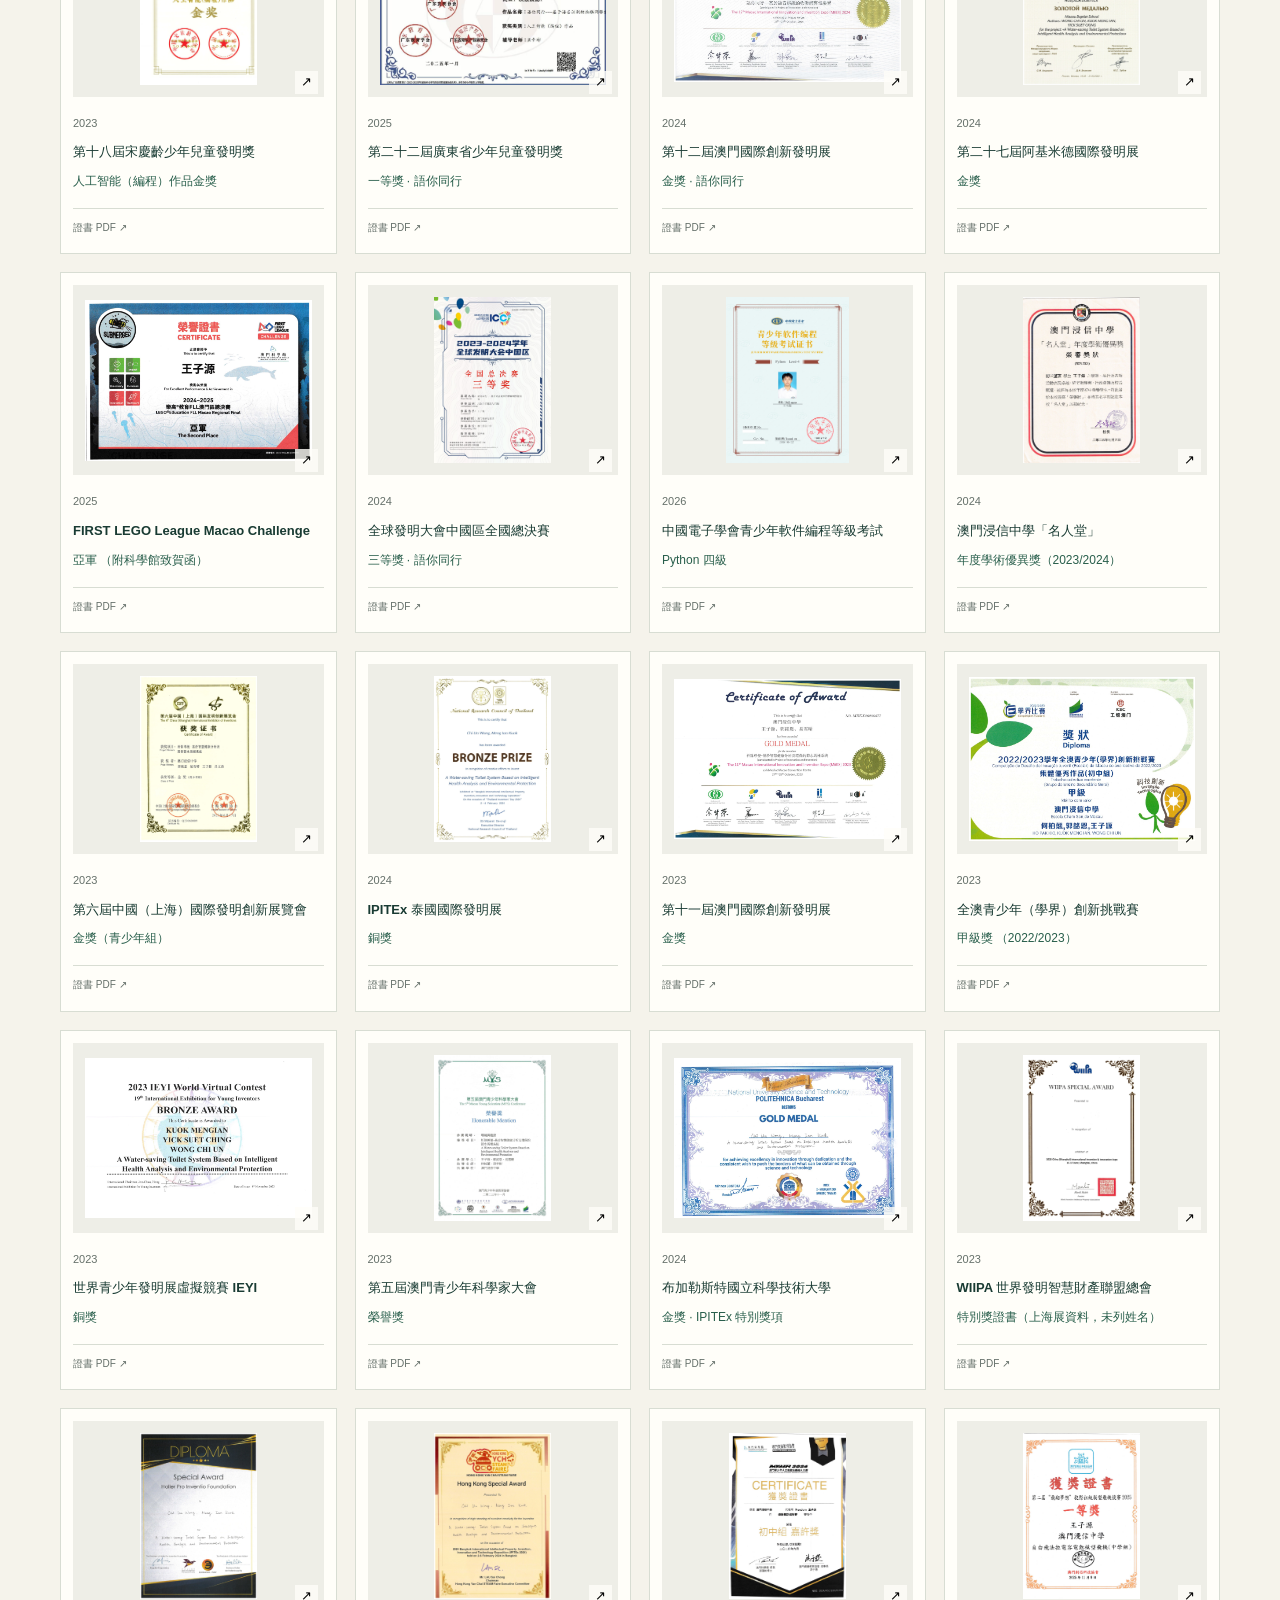
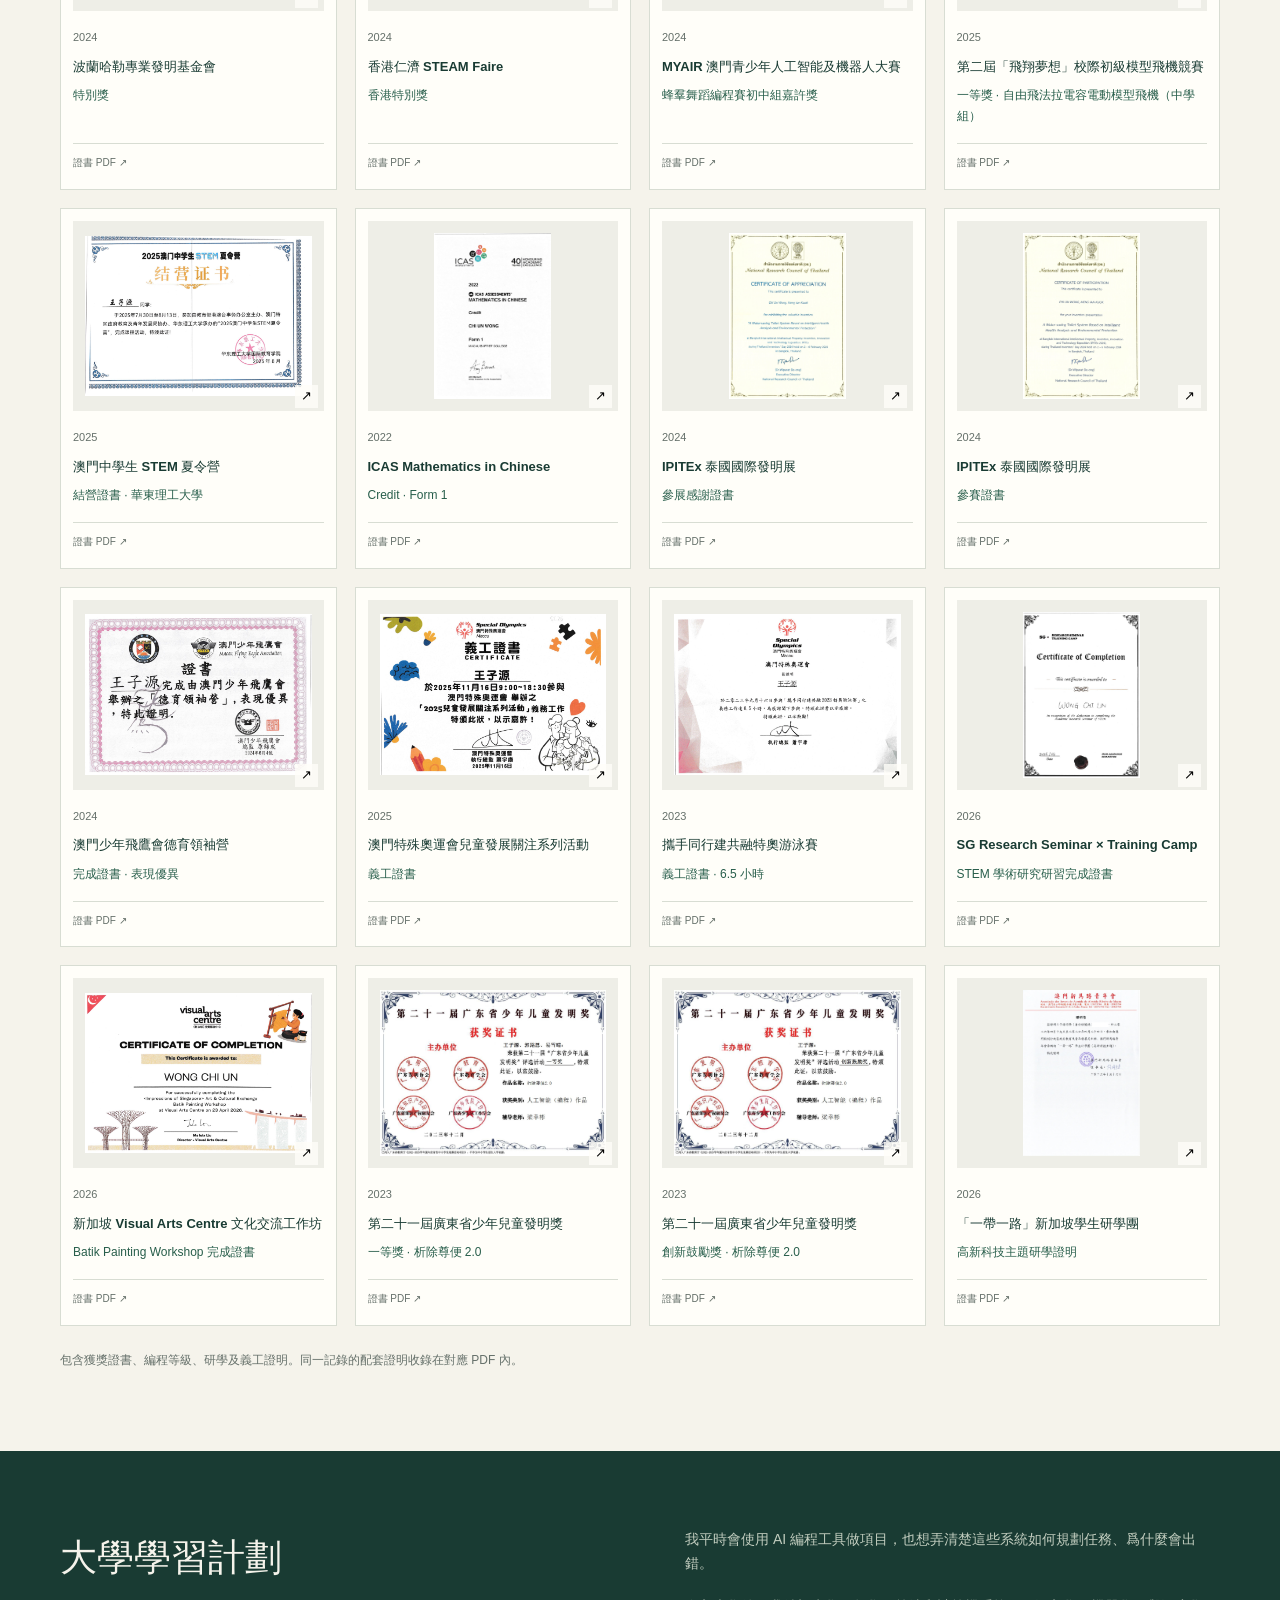
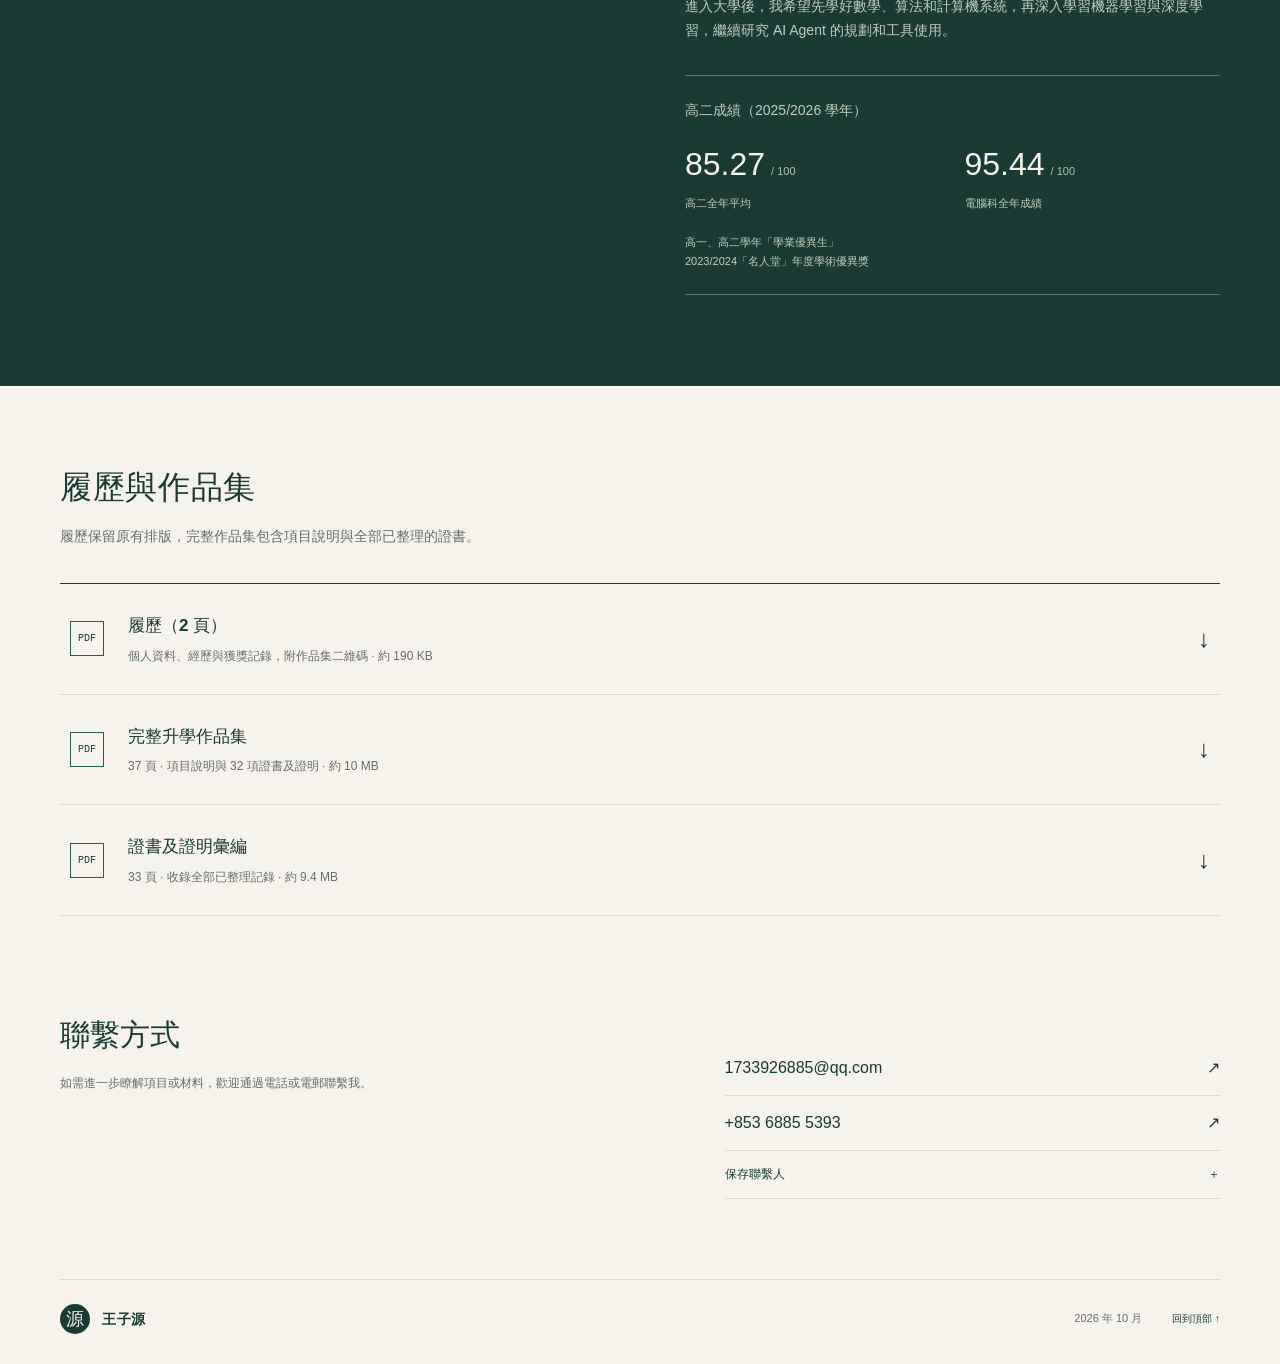
==== commit 49af9133: "Simplify certificate labels and remove academic source footnote" ====
--- a/index-hant.html
+++ b/index-hant.html
@@ -13,7 +13,7 @@
 <header class="header"><nav aria-label="主導航"><a href="#projects">項目</a><a href="#evidence">證書</a><a href="#download">下載</a></nav><a href="index.html" class="language" lang="zh-Hans">简体</a></header>
 <main id="main">
 <section class="hero section-wrap">
-<div class="hero-copy"><div class="mobile-identity"><h1>王子源<span class="english-name">WONG CHI UN</span></h1><img alt="王子源的學生證件照" class="mobile-portrait" height="196" src="assets/portrait.jpg" width="150"/></div><h2>開發項目<br/><em>與科創經歷</em></h2><p class="intro">我是澳門浸信中學的高三學生，預計 2027 年畢業。<br/>計劃報讀<strong>計算機科學或人工智能</strong>。<br/>我爲物業管理公司開發過收費系統，目前也在開發 mbook。</p><div class="actions"><a class="button primary" href="#snapshot">30 秒認識我 <span>↓</span></a><a class="button subtle" href="downloads/resume.pdf?v=final-8" rel="noopener" target="_blank">履歷 PDF <span>↗</span></a></div></div>
+<div class="hero-copy"><div class="mobile-identity"><h1>王子源<span class="english-name">WONG CHI UN</span></h1><img alt="王子源的學生證件照" class="mobile-portrait" height="196" src="assets/portrait.jpg" width="150"/></div><h2>開發項目<br/><em>與科創經歷</em></h2><p class="intro">我是澳門浸信中學的高三學生，預計 2027 年畢業。<br/>計劃報讀<strong>計算機科學或人工智能</strong>。<br/>我爲物業管理公司開發過收費系統，目前也在開發 mbook。</p><div class="actions"><a class="button primary" href="#snapshot">30 秒認識我 <span>↓</span></a><a class="button subtle" href="downloads/resume.pdf?v=caption-9" rel="noopener" target="_blank">履歷 PDF <span>↗</span></a></div></div>
 <div class="hero-art"><div class="portrait-paper"><img alt="王子源的學生證件照" height="196" src="assets/portrait.jpg" width="150"/><div><strong>澳門浸信中學<br/>預計 2027 年畢業</strong></div></div><figure class="project-photo"><div class="hero-screen-crop"><img alt="mbook 開發中的預約平臺網站首頁" fetchpriority="high" height="978" src="assets/mbook-home.png" width="2038"/></div><figcaption>mbook 網站首頁（開發中）</figcaption></figure><a class="launch-note" href="#billing"><span class="status-dot"></span><span>企業項目已投入使用<small>物業管理費收費系統</small></span><span class="launch-arrow">↗</span></a></div>
 </section>
 <section class="snapshot section-wrap" id="snapshot"><div class="section-heading"><h2>我的經歷</h2></div><div class="snapshot-grid"><article><h3>約兩個月<br/>完成企業系統主要開發</h3><p>從理解業務到測試、調整及上線，系統已進入公司的實際工作流程。</p><a href="#billing">瞭解項目 <span>↗</span></a></article><article><h3>宋慶齡少年兒童發明獎<br/>人工智能（編程）作品金獎</h3><p>參加過發明、機器人及科創比賽，部分獲獎證書收錄在下方。</p><a href="#evidence">查看原始證據 <span>↗</span></a></article><article><h3>mbook<br/>正在開發的預約平臺</h3><p>面向澳門本地生活服務，正在開發商戶瀏覽與預約功能。</p><a href="#mbook">查看項目 <span>↗</span></a></article></div></section>
@@ -37,13 +37,13 @@
 <div class="project-pair"><article class="project ai-project"><figure><img alt="智慧馬桶原型在展覽現場展示" height="1000" loading="lazy" src="assets/prototype.jpg" width="800"/><figcaption>團隊作品原型 · 展示現場</figcaption></figure><div class="project-body"><h3>析除尊便<br/><span>智慧馬桶</span></h3><p>這是我參與的團隊項目，圍繞節水與自動沖水製作原型，並參加過多項科創比賽。</p><details><summary>看項目原理 <span>＋</span></summary><p>原型模擬識別後的沖水決策，並以聲音模擬沖水。簡報中的設計用水量屬於原型方案描述。</p><p>我作爲團隊成員參與此項目；部分比賽證書以團隊及作品名頒發。</p></details></div></article>
 <article class="project voice-project"><div class="voice-art"><span class="signal signal-one"></span><span class="signal signal-two"></span><span class="signal signal-three"></span><div class="voice-word">語<span>你</span>同行</div><img alt="語你同行的原始作品展板，包括語音識別與裝置原型" height="700" loading="lazy" src="assets/voice-board.jpg" width="270"/></div><div class="project-body"><h3>語你同行</h3><p>基於語音識別的物聯網警報裝置，探索聲音輸入與警報裝置之間的連接。</p><details><summary>查看作品材料 <span>＋</span></summary><p>原始展板與證書共同記錄作品。點擊下方材料可放大閱讀。</p><a href="assets/voice-poster.jpg" rel="noopener" target="_blank">打開原始作品展板 ↗</a></details></div></article></div>
 </section>
-<section class="evidence section-wrap" id="evidence"><div class="section-heading split"><div><h2>獲獎與證書</h2></div><p>共 32 項記錄，可按類別、名稱或年份查找。</p></div><div class="certificate-controls"><input aria-controls="award-grid" aria-label="搜索證書名稱或年份" autocomplete="off" id="certificate-search" placeholder="搜索證書名稱或年份" type="search"/><div aria-label="篩選證據" class="filters" role="group"><button aria-pressed="true" class="active" data-filter="all" type="button">全部</button><button aria-pressed="false" data-filter="编程" type="button">編程</button><button aria-pressed="false" data-filter="科创" type="button">科創</button><button aria-pressed="false" data-filter="机器人" type="button">機器人</button><button aria-pressed="false" data-filter="学业" type="button">學業</button><button aria-pressed="false" data-filter="活动与义工" type="button">活動與義工</button></div></div><p aria-live="polite" class="result-count" id="result-count">32 項記錄</p><div class="award-grid" id="award-grid"></div><p class="evidence-note">包含獲獎證書、編程等級、研學及義工證明。團隊項目已註明；同一記錄的配套證明收錄在對應 PDF 內。</p></section>
-<section class="direction" id="direction"><div class="section-wrap direction-grid"><div><h2>大學學習計劃</h2></div><div class="direction-copy"><p>我平時會使用 AI 編程工具做項目，也想弄清楚這些系統如何規劃任務、爲什麼會出錯。</p><p>進入大學後，我希望先學好數學、算法和計算機系統，再深入學習機器學習與深度學習，繼續研究 AI Agent 的規劃和工具使用。</p><div class="academic"><h3 class="academic-heading">高二成績（2025/2026 學年）</h3><div><strong>85.27<small>/ 100</small></strong><span>高二全年平均</span></div><div><strong>95.44<small>/ 100</small></strong><span>電腦科全年成績</span></div><p>高一、高二學年「學業優異生」<br/>2023/2024「名人堂」年度學術優異獎</p></div><p class="source-note">成績依據學校成績單，原件可於現場提供。</p></div></div></section>
-<section class="download section-wrap" id="download"><div class="section-heading"><h2>履歷與作品集</h2><p>履歷保留原有排版，完整作品集包含項目說明與全部已整理的證書。</p></div><div class="download-list"><a href="downloads/resume.pdf?v=final-8" rel="noopener" target="_blank"><span class="file-icon">PDF</span><span><strong>履歷（2 頁）</strong><small>個人資料、經歷與獲獎記錄，附作品集二維碼 · 約 190 KB</small></span><span class="download-arrow">↓</span></a><a href="downloads/portfolio.pdf?v=final-8" rel="noopener" target="_blank"><span class="file-icon">PDF</span><span><strong>完整升學作品集</strong><small>37 頁 · 項目說明與 32 項證書及證明 · 約 10 MB</small></span><span class="download-arrow">↓</span></a><a href="downloads/certificates.pdf?v=all-5" rel="noopener" target="_blank"><span class="file-icon">PDF</span><span><strong>證書及證明彙編</strong><small>33 頁 · 收錄全部已整理記錄 · 約 9.4 MB</small></span><span class="download-arrow">↓</span></a></div></section>
+<section class="evidence section-wrap" id="evidence"><div class="section-heading split"><div><h2>獲獎與證書</h2></div><p>共 32 項記錄，可按類別、名稱或年份查找。</p></div><div class="certificate-controls"><input aria-controls="award-grid" aria-label="搜索證書名稱或年份" autocomplete="off" id="certificate-search" placeholder="搜索證書名稱或年份" type="search"/><div aria-label="篩選證據" class="filters" role="group"><button aria-pressed="true" class="active" data-filter="all" type="button">全部</button><button aria-pressed="false" data-filter="编程" type="button">編程</button><button aria-pressed="false" data-filter="科创" type="button">科創</button><button aria-pressed="false" data-filter="机器人" type="button">機器人</button><button aria-pressed="false" data-filter="学业" type="button">學業</button><button aria-pressed="false" data-filter="活动与义工" type="button">活動與義工</button></div></div><p aria-live="polite" class="result-count" id="result-count">32 項記錄</p><div class="award-grid" id="award-grid"></div><p class="evidence-note">包含獲獎證書、編程等級、研學及義工證明。同一記錄的配套證明收錄在對應 PDF 內。</p></section>
+<section class="direction" id="direction"><div class="section-wrap direction-grid"><div><h2>大學學習計劃</h2></div><div class="direction-copy"><p>我平時會使用 AI 編程工具做項目，也想弄清楚這些系統如何規劃任務、爲什麼會出錯。</p><p>進入大學後，我希望先學好數學、算法和計算機系統，再深入學習機器學習與深度學習，繼續研究 AI Agent 的規劃和工具使用。</p><div class="academic"><h3 class="academic-heading">高二成績（2025/2026 學年）</h3><div><strong>85.27<small>/ 100</small></strong><span>高二全年平均</span></div><div><strong>95.44<small>/ 100</small></strong><span>電腦科全年成績</span></div><p>高一、高二學年「學業優異生」<br/>2023/2024「名人堂」年度學術優異獎</p></div></div></div></section>
+<section class="download section-wrap" id="download"><div class="section-heading"><h2>履歷與作品集</h2><p>履歷保留原有排版，完整作品集包含項目說明與全部已整理的證書。</p></div><div class="download-list"><a href="downloads/resume.pdf?v=caption-9" rel="noopener" target="_blank"><span class="file-icon">PDF</span><span><strong>履歷（2 頁）</strong><small>個人資料、經歷與獲獎記錄，附作品集二維碼 · 約 190 KB</small></span><span class="download-arrow">↓</span></a><a href="downloads/portfolio.pdf?v=labels-10" rel="noopener" target="_blank"><span class="file-icon">PDF</span><span><strong>完整升學作品集</strong><small>37 頁 · 項目說明與 32 項證書及證明 · 約 10 MB</small></span><span class="download-arrow">↓</span></a><a href="downloads/certificates.pdf?v=labels-10" rel="noopener" target="_blank"><span class="file-icon">PDF</span><span><strong>證書及證明彙編</strong><small>33 頁 · 收錄全部已整理記錄 · 約 9.4 MB</small></span><span class="download-arrow">↓</span></a></div></section>
 <section class="contact section-wrap" id="contact"><div><h2>聯繫方式</h2><p>如需進一步瞭解項目或材料，歡迎通過電話或電郵聯繫我。</p></div><div class="contact-details"><a href="mailto:1733926885@qq.com">1733926885@qq.com <span>↗</span></a><a href="tel:+85368855393">+853 6885 5393 <span>↗</span></a><a class="save-contact" download="" href="downloads/wong-chi-un.vcf?v=final-8">保存聯繫人 <span>＋</span></a></div></section>
 </main>
 <footer class="footer section-wrap"><a class="brand" href="#main"><span class="brand-icon">源</span>王子源</a><p>2026 年 10 月</p><a href="#main">回到頂部 ↑</a></footer>
-<div class="mobile-cta"><a href="downloads/resume.pdf?v=final-8" rel="noopener" target="_blank">查看履歷 PDF</a><a href="#contact">聯繫我 ↗</a></div>
+<div class="mobile-cta"><a href="downloads/resume.pdf?v=caption-9" rel="noopener" target="_blank">查看履歷 PDF</a><a href="#contact">聯繫我 ↗</a></div>
 <dialog id="evidence-dialog"><div class="dialog-head"><p id="dialog-title"></p><button aria-label="關閉證書" id="close-dialog">×</button></div><img alt="" id="dialog-image"/><div class="dialog-actions"><a class="button primary" id="dialog-download" rel="noopener" target="_blank">打開證書 PDF ↗</a><a class="button subtle" id="dialog-original" rel="noopener" target="_blank">查看原圖 ↗</a></div></dialog>
-<script src="app.js?v=mobile-6"></script>
+<script src="app.js?v=labels-10"></script>
 </body></html>
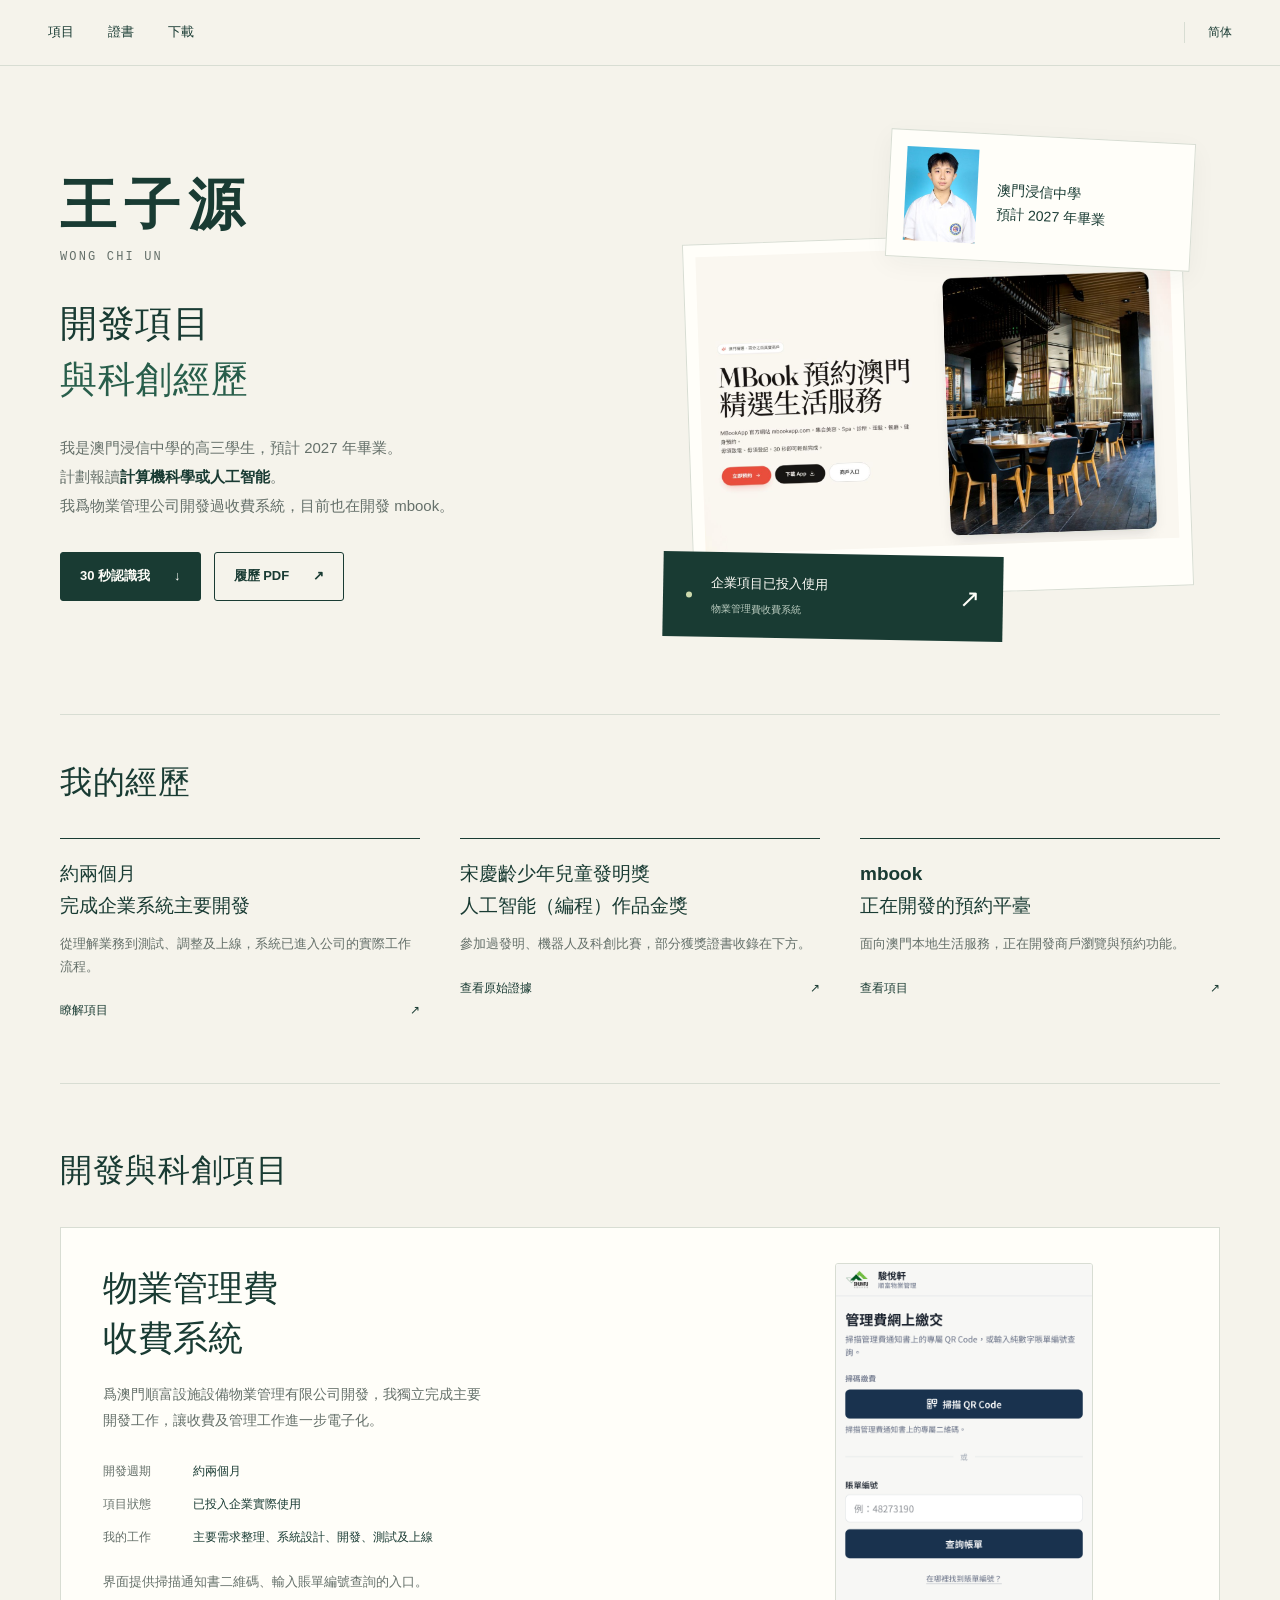
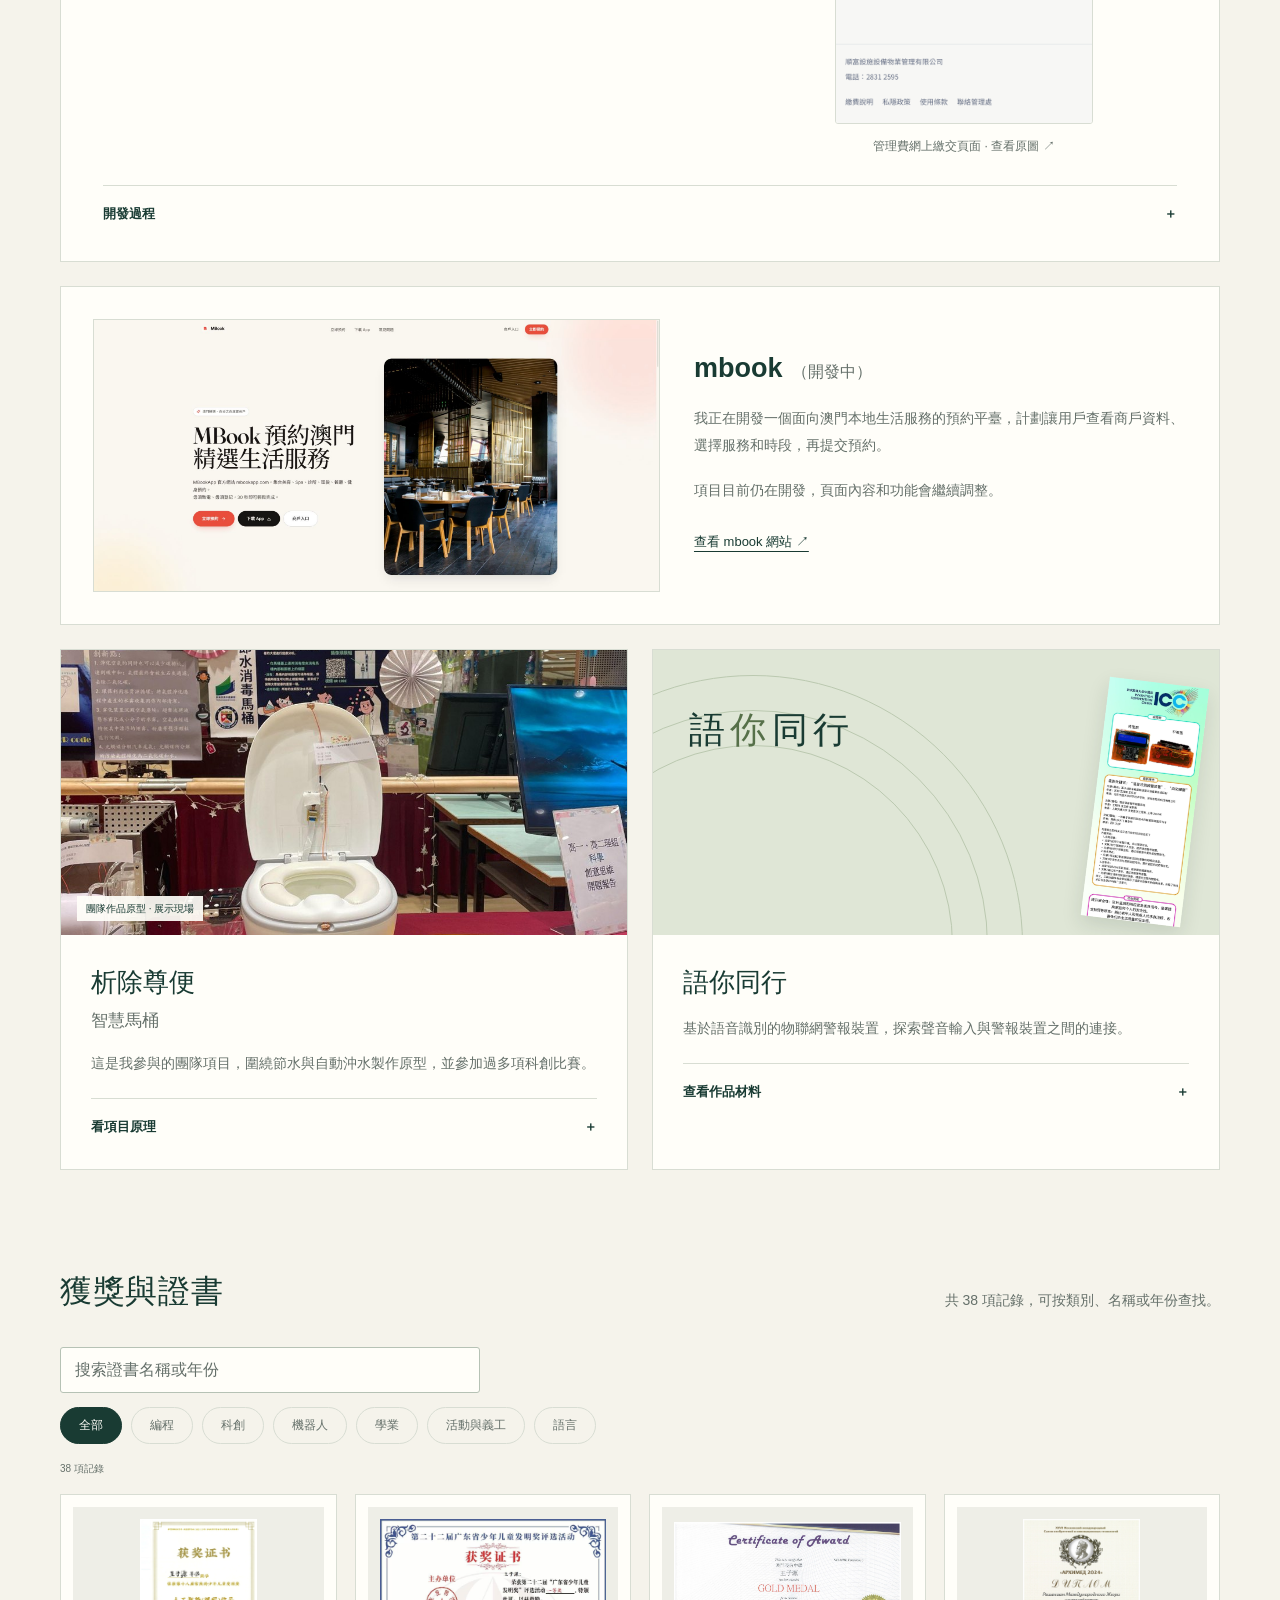
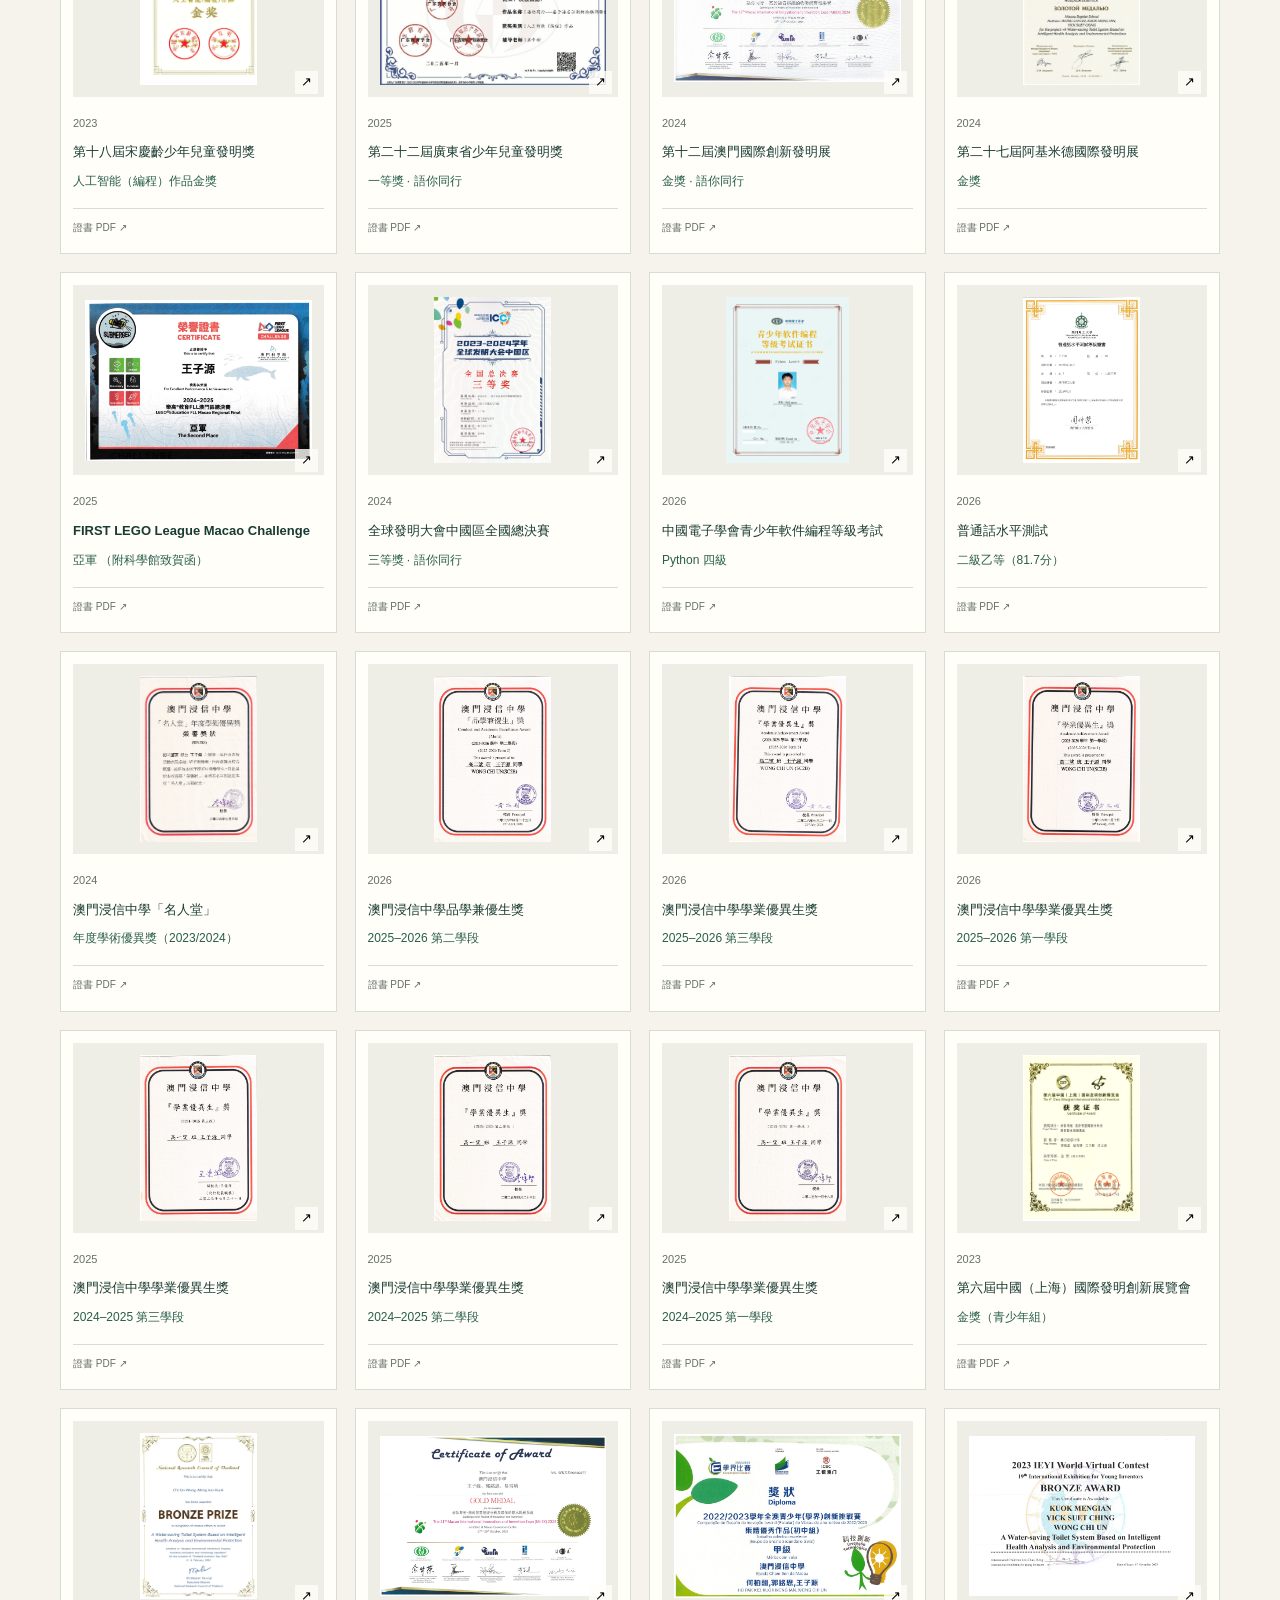
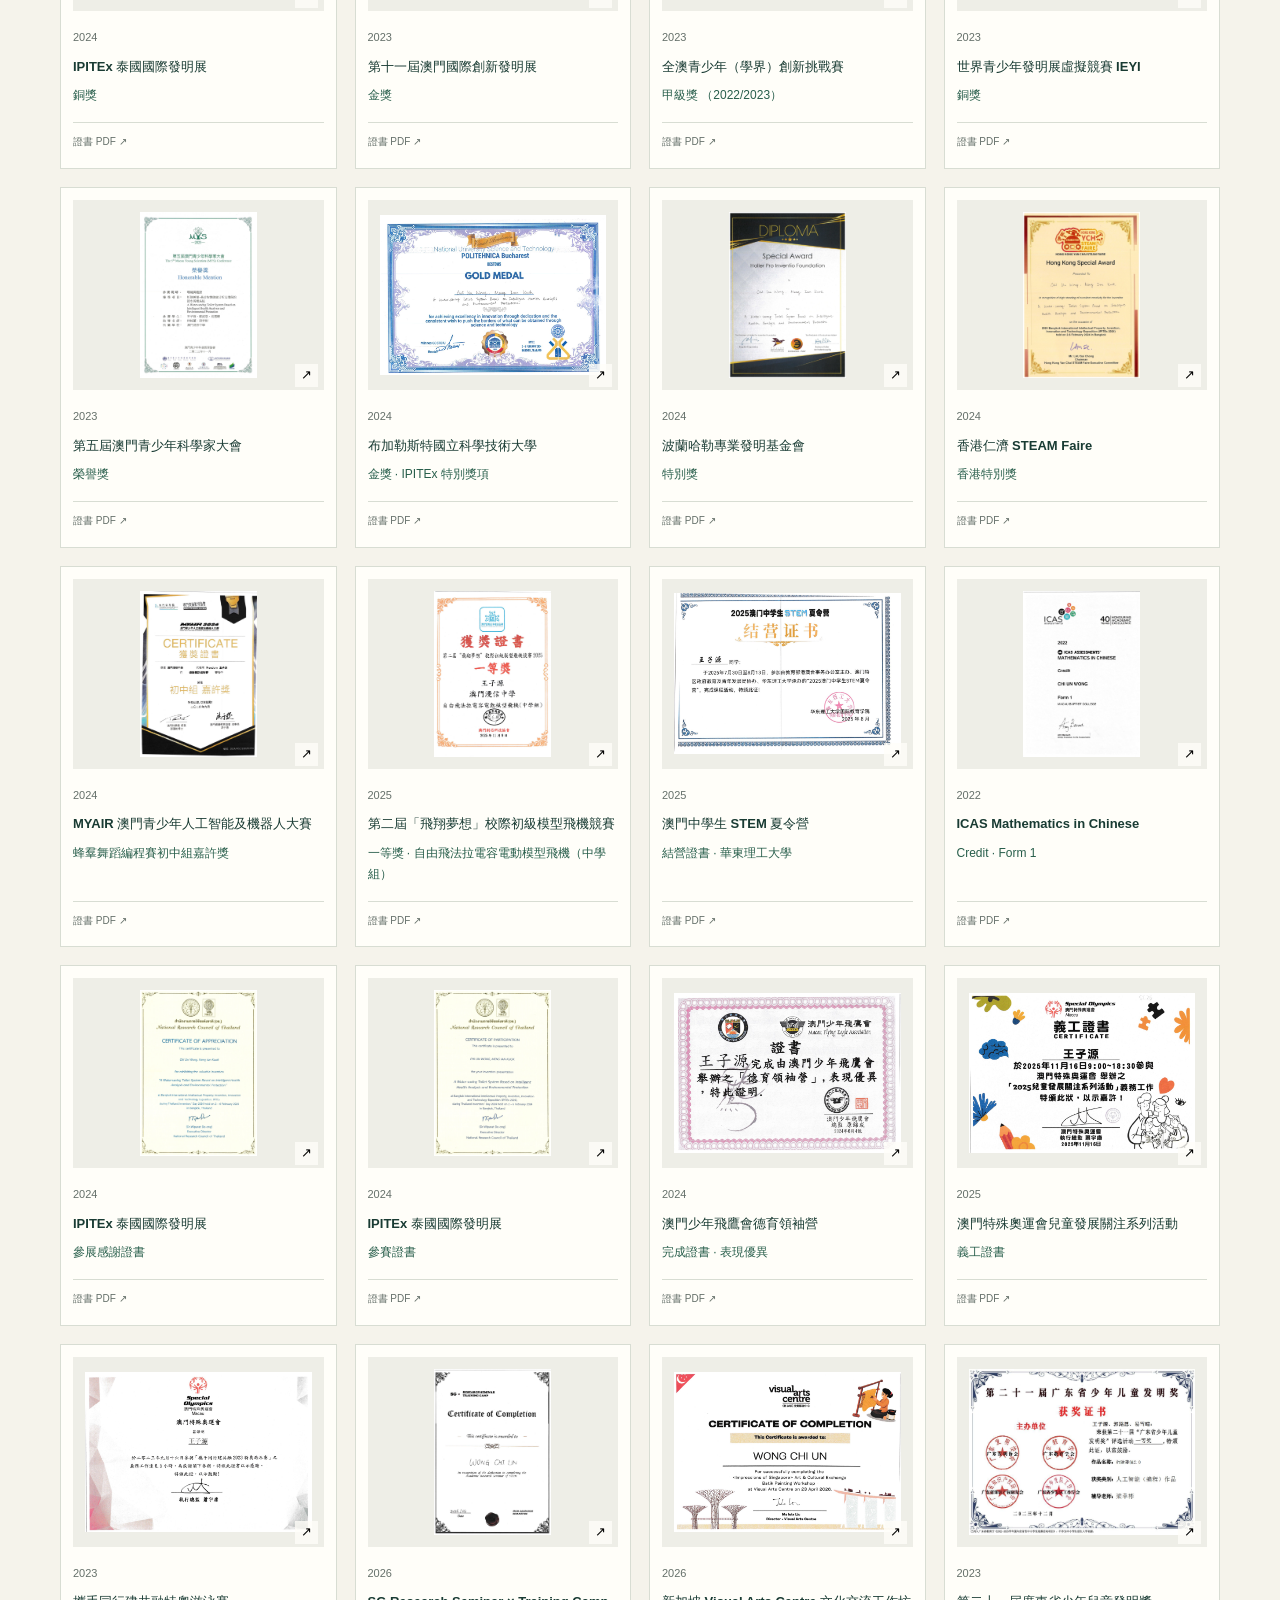
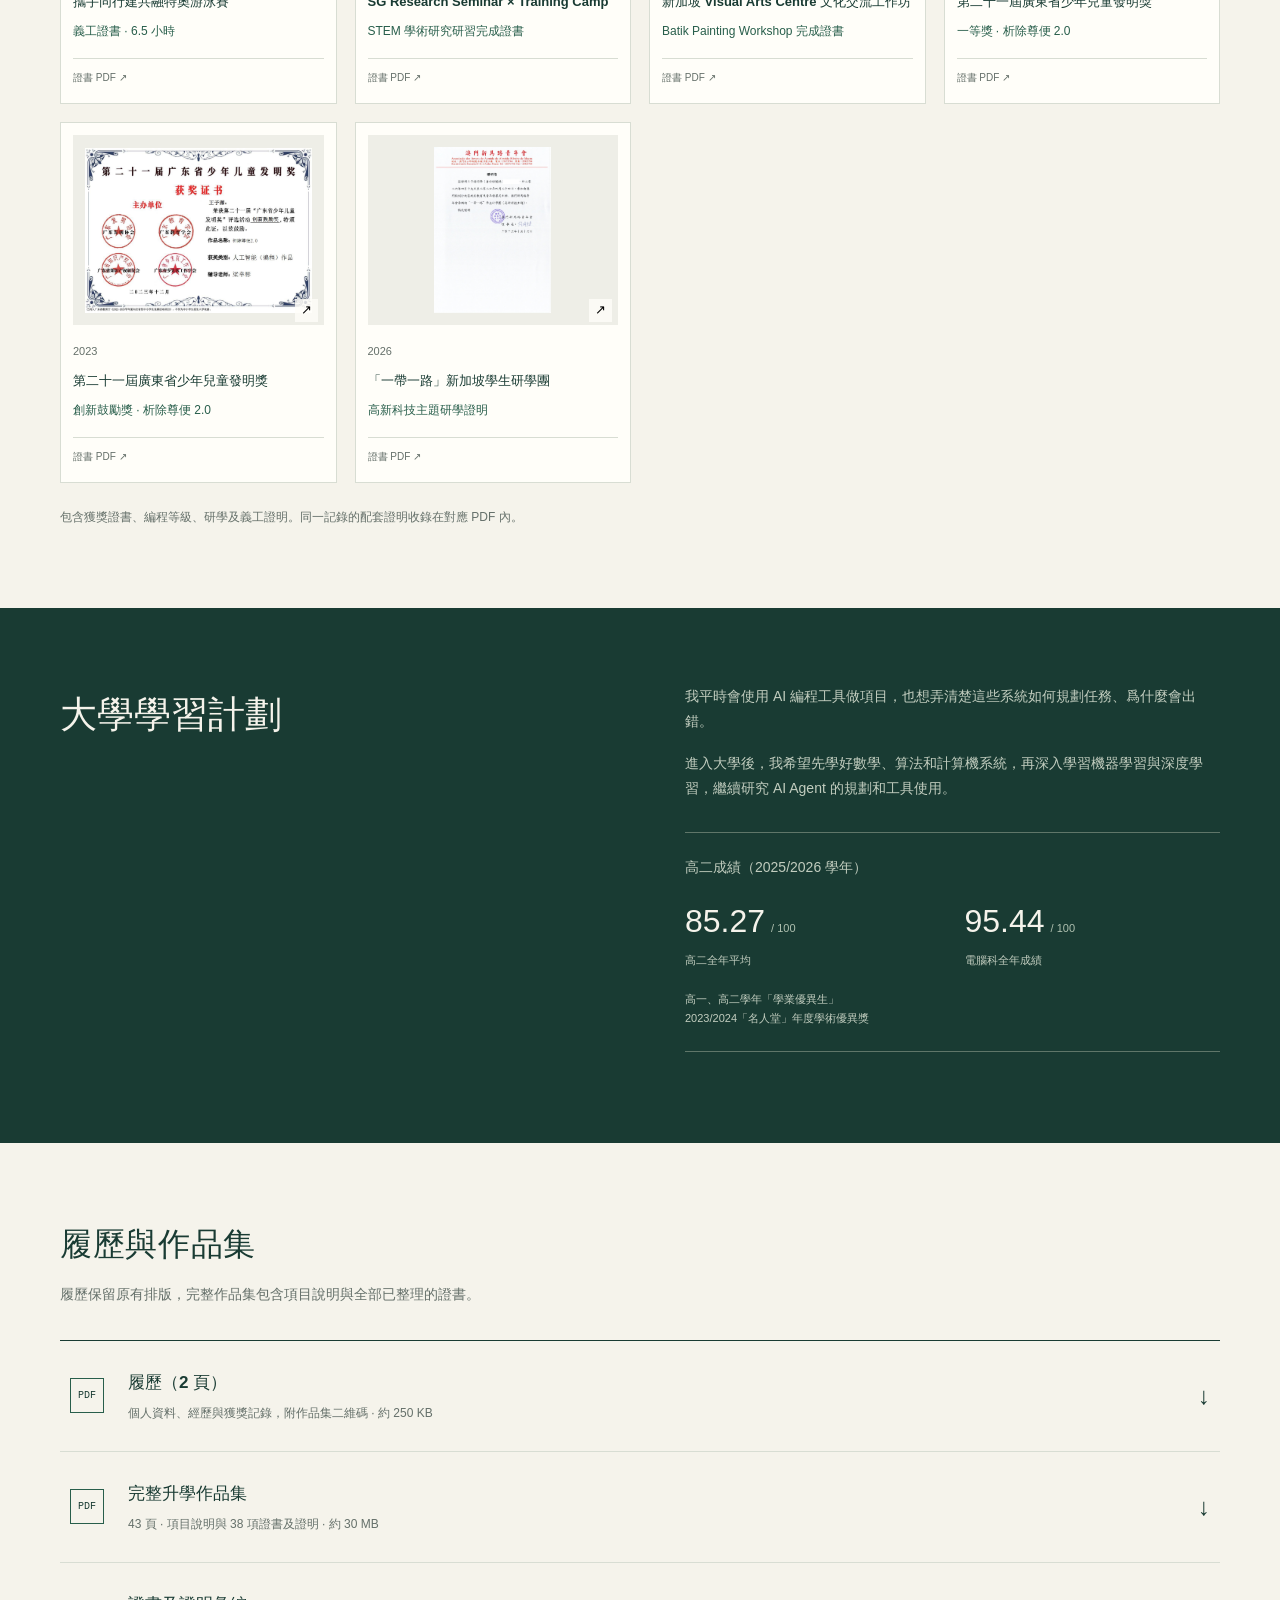
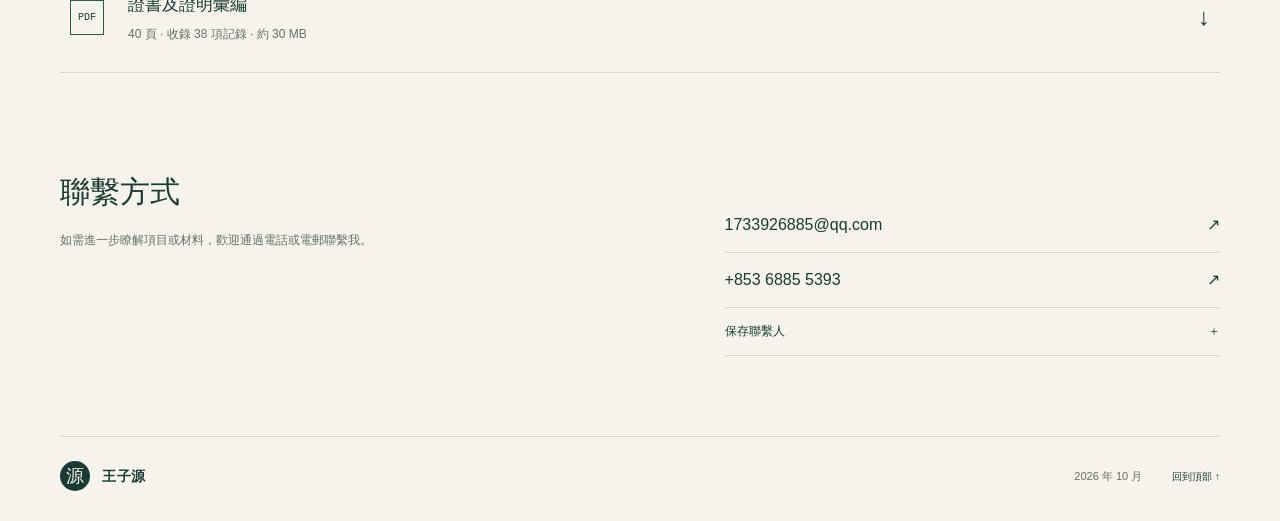
==== commit 4d96b359: "Update simplified resume and new certificates for university applications" ====
--- a/index-hant.html
+++ b/index-hant.html
@@ -13,7 +13,7 @@
 <header class="header"><nav aria-label="主導航"><a href="#projects">項目</a><a href="#evidence">證書</a><a href="#download">下載</a></nav><a href="index.html" class="language" lang="zh-Hans">简体</a></header>
 <main id="main">
 <section class="hero section-wrap">
-<div class="hero-copy"><div class="mobile-identity"><h1>王子源<span class="english-name">WONG CHI UN</span></h1><img alt="王子源的學生證件照" class="mobile-portrait" height="196" src="assets/portrait.jpg" width="150"/></div><h2>開發項目<br/><em>與科創經歷</em></h2><p class="intro">我是澳門浸信中學的高三學生，預計 2027 年畢業。<br/>計劃報讀<strong>計算機科學或人工智能</strong>。<br/>我爲物業管理公司開發過收費系統，目前也在開發 mbook。</p><div class="actions"><a class="button primary" href="#snapshot">30 秒認識我 <span>↓</span></a><a class="button subtle" href="downloads/resume.pdf?v=caption-9" rel="noopener" target="_blank">履歷 PDF <span>↗</span></a></div></div>
+<div class="hero-copy"><div class="mobile-identity"><h1>王子源<span class="english-name">WONG CHI UN</span></h1><img alt="王子源的學生證件照" class="mobile-portrait" height="196" src="assets/portrait.jpg" width="150"/></div><h2>開發項目<br/><em>與科創經歷</em></h2><p class="intro">我是澳門浸信中學的高三學生，預計 2027 年畢業。<br/>計劃報讀<strong>計算機科學或人工智能</strong>。<br/>我爲物業管理公司開發過收費系統，目前也在開發 mbook。</p><div class="actions"><a class="button primary" href="#snapshot">30 秒認識我 <span>↓</span></a><a class="button subtle" href="downloads/resume.pdf?v=submit-11" rel="noopener" target="_blank">履歷 PDF <span>↗</span></a></div></div>
 <div class="hero-art"><div class="portrait-paper"><img alt="王子源的學生證件照" height="196" src="assets/portrait.jpg" width="150"/><div><strong>澳門浸信中學<br/>預計 2027 年畢業</strong></div></div><figure class="project-photo"><div class="hero-screen-crop"><img alt="mbook 開發中的預約平臺網站首頁" fetchpriority="high" height="978" src="assets/mbook-home.png" width="2038"/></div><figcaption>mbook 網站首頁（開發中）</figcaption></figure><a class="launch-note" href="#billing"><span class="status-dot"></span><span>企業項目已投入使用<small>物業管理費收費系統</small></span><span class="launch-arrow">↗</span></a></div>
 </section>
 <section class="snapshot section-wrap" id="snapshot"><div class="section-heading"><h2>我的經歷</h2></div><div class="snapshot-grid"><article><h3>約兩個月<br/>完成企業系統主要開發</h3><p>從理解業務到測試、調整及上線，系統已進入公司的實際工作流程。</p><a href="#billing">瞭解項目 <span>↗</span></a></article><article><h3>宋慶齡少年兒童發明獎<br/>人工智能（編程）作品金獎</h3><p>參加過發明、機器人及科創比賽，部分獲獎證書收錄在下方。</p><a href="#evidence">查看原始證據 <span>↗</span></a></article><article><h3>mbook<br/>正在開發的預約平臺</h3><p>面向澳門本地生活服務，正在開發商戶瀏覽與預約功能。</p><a href="#mbook">查看項目 <span>↗</span></a></article></div></section>
@@ -37,13 +37,13 @@
 <div class="project-pair"><article class="project ai-project"><figure><img alt="智慧馬桶原型在展覽現場展示" height="1000" loading="lazy" src="assets/prototype.jpg" width="800"/><figcaption>團隊作品原型 · 展示現場</figcaption></figure><div class="project-body"><h3>析除尊便<br/><span>智慧馬桶</span></h3><p>這是我參與的團隊項目，圍繞節水與自動沖水製作原型，並參加過多項科創比賽。</p><details><summary>看項目原理 <span>＋</span></summary><p>原型模擬識別後的沖水決策，並以聲音模擬沖水。簡報中的設計用水量屬於原型方案描述。</p><p>我作爲團隊成員參與此項目；部分比賽證書以團隊及作品名頒發。</p></details></div></article>
 <article class="project voice-project"><div class="voice-art"><span class="signal signal-one"></span><span class="signal signal-two"></span><span class="signal signal-three"></span><div class="voice-word">語<span>你</span>同行</div><img alt="語你同行的原始作品展板，包括語音識別與裝置原型" height="700" loading="lazy" src="assets/voice-board.jpg" width="270"/></div><div class="project-body"><h3>語你同行</h3><p>基於語音識別的物聯網警報裝置，探索聲音輸入與警報裝置之間的連接。</p><details><summary>查看作品材料 <span>＋</span></summary><p>原始展板與證書共同記錄作品。點擊下方材料可放大閱讀。</p><a href="assets/voice-poster.jpg" rel="noopener" target="_blank">打開原始作品展板 ↗</a></details></div></article></div>
 </section>
-<section class="evidence section-wrap" id="evidence"><div class="section-heading split"><div><h2>獲獎與證書</h2></div><p>共 32 項記錄，可按類別、名稱或年份查找。</p></div><div class="certificate-controls"><input aria-controls="award-grid" aria-label="搜索證書名稱或年份" autocomplete="off" id="certificate-search" placeholder="搜索證書名稱或年份" type="search"/><div aria-label="篩選證據" class="filters" role="group"><button aria-pressed="true" class="active" data-filter="all" type="button">全部</button><button aria-pressed="false" data-filter="编程" type="button">編程</button><button aria-pressed="false" data-filter="科创" type="button">科創</button><button aria-pressed="false" data-filter="机器人" type="button">機器人</button><button aria-pressed="false" data-filter="学业" type="button">學業</button><button aria-pressed="false" data-filter="活动与义工" type="button">活動與義工</button></div></div><p aria-live="polite" class="result-count" id="result-count">32 項記錄</p><div class="award-grid" id="award-grid"></div><p class="evidence-note">包含獲獎證書、編程等級、研學及義工證明。同一記錄的配套證明收錄在對應 PDF 內。</p></section>
+<section class="evidence section-wrap" id="evidence"><div class="section-heading split"><div><h2>獲獎與證書</h2></div><p>共 38 項記錄，可按類別、名稱或年份查找。</p></div><div class="certificate-controls"><input aria-controls="award-grid" aria-label="搜索證書名稱或年份" autocomplete="off" id="certificate-search" placeholder="搜索證書名稱或年份" type="search"/><div aria-label="篩選證據" class="filters" role="group"><button aria-pressed="true" class="active" data-filter="all" type="button">全部</button><button aria-pressed="false" data-filter="编程" type="button">編程</button><button aria-pressed="false" data-filter="科创" type="button">科創</button><button aria-pressed="false" data-filter="机器人" type="button">機器人</button><button aria-pressed="false" data-filter="学业" type="button">學業</button><button aria-pressed="false" data-filter="活动与义工" type="button">活動與義工</button><button aria-pressed="false" data-filter="语言" type="button">語言</button></div></div><p aria-live="polite" class="result-count" id="result-count">38 項記錄</p><div class="award-grid" id="award-grid"></div><p class="evidence-note">包含獲獎證書、編程等級、研學及義工證明。同一記錄的配套證明收錄在對應 PDF 內。</p></section>
 <section class="direction" id="direction"><div class="section-wrap direction-grid"><div><h2>大學學習計劃</h2></div><div class="direction-copy"><p>我平時會使用 AI 編程工具做項目，也想弄清楚這些系統如何規劃任務、爲什麼會出錯。</p><p>進入大學後，我希望先學好數學、算法和計算機系統，再深入學習機器學習與深度學習，繼續研究 AI Agent 的規劃和工具使用。</p><div class="academic"><h3 class="academic-heading">高二成績（2025/2026 學年）</h3><div><strong>85.27<small>/ 100</small></strong><span>高二全年平均</span></div><div><strong>95.44<small>/ 100</small></strong><span>電腦科全年成績</span></div><p>高一、高二學年「學業優異生」<br/>2023/2024「名人堂」年度學術優異獎</p></div></div></div></section>
-<section class="download section-wrap" id="download"><div class="section-heading"><h2>履歷與作品集</h2><p>履歷保留原有排版，完整作品集包含項目說明與全部已整理的證書。</p></div><div class="download-list"><a href="downloads/resume.pdf?v=caption-9" rel="noopener" target="_blank"><span class="file-icon">PDF</span><span><strong>履歷（2 頁）</strong><small>個人資料、經歷與獲獎記錄，附作品集二維碼 · 約 190 KB</small></span><span class="download-arrow">↓</span></a><a href="downloads/portfolio.pdf?v=labels-10" rel="noopener" target="_blank"><span class="file-icon">PDF</span><span><strong>完整升學作品集</strong><small>37 頁 · 項目說明與 32 項證書及證明 · 約 10 MB</small></span><span class="download-arrow">↓</span></a><a href="downloads/certificates.pdf?v=labels-10" rel="noopener" target="_blank"><span class="file-icon">PDF</span><span><strong>證書及證明彙編</strong><small>33 頁 · 收錄全部已整理記錄 · 約 9.4 MB</small></span><span class="download-arrow">↓</span></a></div></section>
+<section class="download section-wrap" id="download"><div class="section-heading"><h2>履歷與作品集</h2><p>履歷保留原有排版，完整作品集包含項目說明與全部已整理的證書。</p></div><div class="download-list"><a href="downloads/resume.pdf?v=submit-11" rel="noopener" target="_blank"><span class="file-icon">PDF</span><span><strong>履歷（2 頁）</strong><small>個人資料、經歷與獲獎記錄，附作品集二維碼 · 約 250 KB</small></span><span class="download-arrow">↓</span></a><a href="downloads/portfolio.pdf?v=submit-11" rel="noopener" target="_blank"><span class="file-icon">PDF</span><span><strong>完整升學作品集</strong><small>43 頁 · 項目說明與 38 項證書及證明 · 約 30 MB</small></span><span class="download-arrow">↓</span></a><a href="downloads/certificates.pdf?v=submit-11" rel="noopener" target="_blank"><span class="file-icon">PDF</span><span><strong>證書及證明彙編</strong><small>40 頁 · 收錄 38 項記錄 · 約 30 MB</small></span><span class="download-arrow">↓</span></a></div></section>
 <section class="contact section-wrap" id="contact"><div><h2>聯繫方式</h2><p>如需進一步瞭解項目或材料，歡迎通過電話或電郵聯繫我。</p></div><div class="contact-details"><a href="mailto:1733926885@qq.com">1733926885@qq.com <span>↗</span></a><a href="tel:+85368855393">+853 6885 5393 <span>↗</span></a><a class="save-contact" download="" href="downloads/wong-chi-un.vcf?v=final-8">保存聯繫人 <span>＋</span></a></div></section>
 </main>
 <footer class="footer section-wrap"><a class="brand" href="#main"><span class="brand-icon">源</span>王子源</a><p>2026 年 10 月</p><a href="#main">回到頂部 ↑</a></footer>
-<div class="mobile-cta"><a href="downloads/resume.pdf?v=caption-9" rel="noopener" target="_blank">查看履歷 PDF</a><a href="#contact">聯繫我 ↗</a></div>
+<div class="mobile-cta"><a href="downloads/resume.pdf?v=submit-11" rel="noopener" target="_blank">查看履歷 PDF</a><a href="#contact">聯繫我 ↗</a></div>
 <dialog id="evidence-dialog"><div class="dialog-head"><p id="dialog-title"></p><button aria-label="關閉證書" id="close-dialog">×</button></div><img alt="" id="dialog-image"/><div class="dialog-actions"><a class="button primary" id="dialog-download" rel="noopener" target="_blank">打開證書 PDF ↗</a><a class="button subtle" id="dialog-original" rel="noopener" target="_blank">查看原圖 ↗</a></div></dialog>
-<script src="app.js?v=labels-10"></script>
+<script src="app.js?v=submit-11"></script>
 </body></html>
